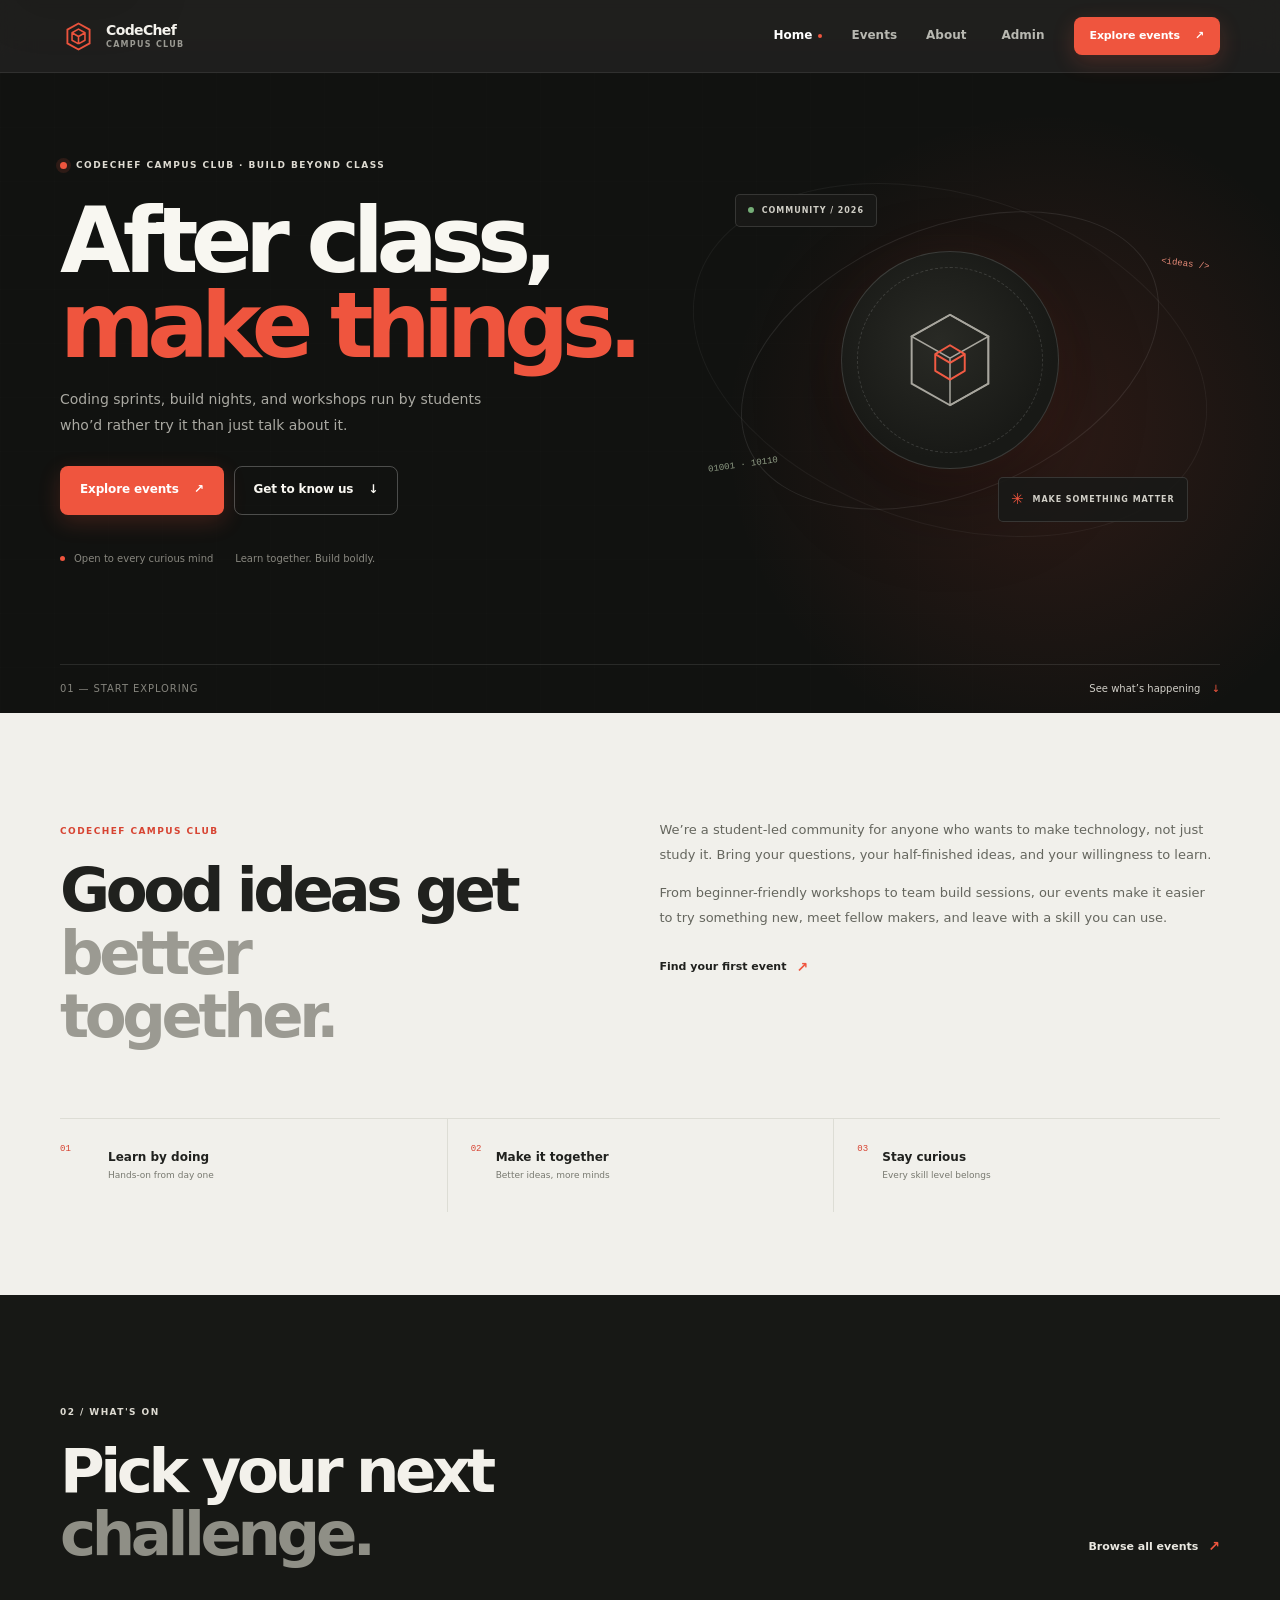
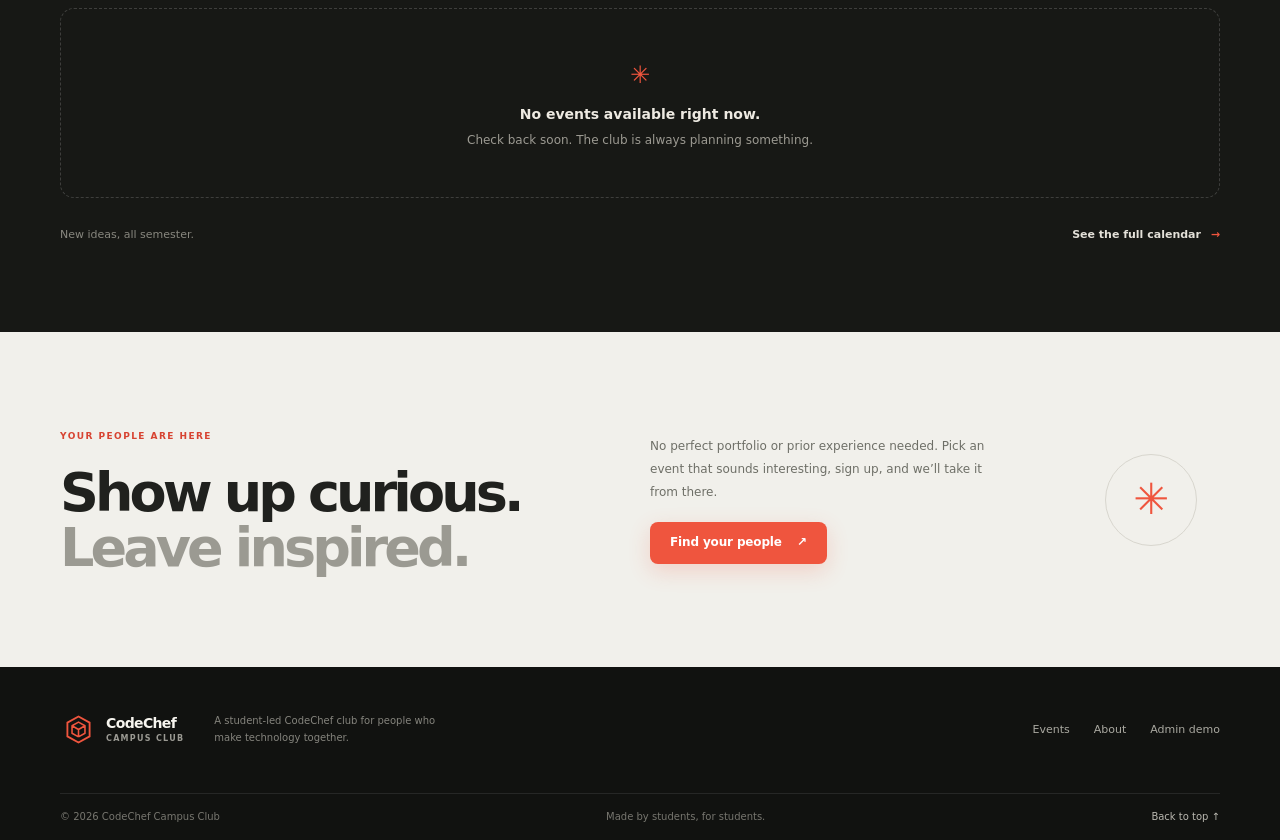
==== index.html @ 692e419b "Everything Done" ====
<!doctype html>
<html lang="en">
  <head>
    <meta charset="utf-8" />
    <meta name="viewport" content="width=device-width, initial-scale=1" />
    <meta name="theme-color" content="#111210" />
    <meta name="description" content="Discover coding competitions, workshops, hackathons and technical events from your college club." />
    <title>CodeChef Campus Club — Build beyond class</title>
    <link rel="stylesheet" href="style.css" />
    <script src="script.js" defer></script>
  </head>
  <body data-page="home">
    <a class="skip-link" href="#main">Skip to content</a>
    <header class="site-header">
      <nav class="nav-shell" aria-label="Main navigation">
        <a class="brand" href="index.html" aria-label="CodeChef Campus Club home"><span class="brand-symbol" aria-hidden="true"><svg viewBox="0 0 40 40" fill="none"><path d="M8 12.5 20 6l12 6.5v15L20 34l-12-6.5v-15Z" stroke="currentColor" stroke-width="2"/><path d="m13 16 7-4 7 4-7 4-7-4Zm0 0v8l7 4m7-12v8l-7 4m0-8v8" stroke="currentColor" stroke-width="1.7" stroke-linejoin="round"/></svg></span><span class="brand-name">CodeChef<span>Campus Club</span></span></a>
        <button class="menu-toggle" type="button" aria-label="Open navigation" aria-expanded="false" aria-controls="primary-nav"><span></span><span></span></button>
        <div class="nav-menu" id="primary-nav">
          <a class="nav-link" href="index.html" aria-current="page">Home</a>
          <a class="nav-link" href="events.html">Events</a>
          <a class="nav-link" href="index.html#about">About</a>
          <a class="nav-link nav-admin" href="admin.html">Admin</a>
          <a class="button button-small button-red" href="events.html">Explore events <span aria-hidden="true">↗</span></a>
        </div>
      </nav>
    </header>

    <main id="main">
      <section class="home-hero">
        <div class="hero-grid" aria-hidden="true"></div>
        <div class="hero-aura" aria-hidden="true"></div>
        <div class="hero-content page-width">
          <div class="hero-copy">
            <span class="eyebrow"><i></i> CodeChef campus club · build beyond class</span>
            <h1>After class,<br /><em>make things.</em></h1>
            <p>Coding sprints, build nights, and workshops run by students who’d rather try it than just talk about it.</p>
            <div class="hero-actions"><a class="button button-red" href="events.html">Explore events <span aria-hidden="true">↗</span></a><a class="button button-outline" href="#about">Get to know us <span aria-hidden="true">↓</span></a></div>
            <div class="hero-meta"><span><i class="pulse-dot"></i> Open to every curious mind</span><span>Learn together. Build boldly.</span></div>
          </div>
          <div class="hero-visual" aria-label="Abstract illustration of a connected campus tech community">
            <div class="visual-orbit orbit-a" aria-hidden="true"></div><div class="visual-orbit orbit-b" aria-hidden="true"></div>
            <div class="visual-label label-top"><span class="label-dot"></span> COMMUNITY / 2026</div>
            <div class="visual-core"><span class="core-ring"></span><span class="core-cube" aria-hidden="true"><svg viewBox="0 0 120 120" fill="none"><path d="m60 14 39 22v48l-39 22-39-22V36l39-22Z" stroke="currentColor" stroke-width="2"/><path d="m60 14 39 22-39 22-39-22 39-22Zm0 44v48m39-70v48L60 106" stroke="currentColor" stroke-width="1.5"/><path d="m45 54 15-9 15 9-15 9-15-9Zm0 0v17l15 9 15-9V54" stroke="#F15A43" stroke-width="2" stroke-linejoin="round"/></svg></span></div>
            <div class="visual-label label-bottom"><span class="label-icon">✳</span> MAKE SOMETHING MATTER</div>
            <span class="visual-code code-one" aria-hidden="true">&lt;ideas /&gt;</span><span class="visual-code code-two" aria-hidden="true">01001 · 10110</span>
          </div>
        </div>
        <div class="hero-foot page-width"><span>01 — START EXPLORING</span><a href="#upcoming">See what’s happening <span aria-hidden="true">↓</span></a></div>
      </section>

      <section class="home-intro section-light" id="about">
        <div class="page-width intro-layout"><div class="intro-heading"><span class="eyebrow eyebrow-light">CODECHEF CAMPUS CLUB</span><h2>Good ideas get<br /><span>better together.</span></h2></div><div class="intro-copy"><p>We’re a student-led community for anyone who wants to make technology, not just study it. Bring your questions, your half-finished ideas, and your willingness to learn.</p><p>From beginner-friendly workshops to team build sessions, our events make it easier to try something new, meet fellow makers, and leave with a skill you can use.</p><a class="text-link" href="events.html">Find your first event <span aria-hidden="true">↗</span></a></div></div>
        <div class="page-width values-row"><div><span class="value-number">01</span><strong>Learn by doing</strong><span>Hands-on from day one</span></div><div><span class="value-number">02</span><strong>Make it together</strong><span>Better ideas, more minds</span></div><div><span class="value-number">03</span><strong>Stay curious</strong><span>Every skill level belongs</span></div></div>
      </section>

      <section class="home-events section-dark" id="upcoming">
        <div class="page-width">
          <div class="section-heading"><div><span class="eyebrow">02 / WHAT'S ON</span><h2>Pick your next<br /><span>challenge.</span></h2></div><a class="text-link text-link-light" href="events.html">Browse all events <span aria-hidden="true">↗</span></a></div>
          <div class="featured-slot" id="featured-event"></div>
          <div class="events-grid" id="home-events" aria-live="polite"></div>
          <div class="events-bottom"><span>New ideas, all semester.</span><a href="events.html">See the full calendar <span aria-hidden="true">→</span></a></div>
        </div>
      </section>

      <section class="join-section section-light">
        <div class="page-width join-layout"><div><span class="eyebrow eyebrow-light">YOUR PEOPLE ARE HERE</span><h2>Show up curious.<br /><span>Leave inspired.</span></h2></div><div><p>No perfect portfolio or prior experience needed. Pick an event that sounds interesting, sign up, and we’ll take it from there.</p><a class="button button-red" href="events.html">Find your people <span aria-hidden="true">↗</span></a></div><div class="join-mark" aria-hidden="true">✳</div></div>
      </section>
    </main>

    <footer class="site-footer"><div class="page-width footer-main"><a class="brand" href="index.html"><span class="brand-symbol" aria-hidden="true"><svg viewBox="0 0 40 40" fill="none"><path d="M8 12.5 20 6l12 6.5v15L20 34l-12-6.5v-15Z" stroke="currentColor" stroke-width="2"/><path d="m13 16 7-4 7 4-7 4-7-4Zm0 0v8l7 4m7-12v8l-7 4m0-8v8" stroke="currentColor" stroke-width="1.7" stroke-linejoin="round"/></svg></span><span class="brand-name">CodeChef<span>Campus Club</span></span></a><p>A student-led CodeChef club for people who make technology together.</p><div class="footer-links"><a href="events.html">Events</a><a href="index.html#about">About</a><a href="admin.html">Admin demo</a></div></div><div class="page-width footer-bottom"><span>© <span data-current-year>2026</span> CodeChef Campus Club</span><span>Made by students, for students.</span><a href="#main">Back to top ↑</a></div></footer>
    <div class="toast" id="toast" role="status" aria-live="polite" hidden></div>
  </body>
</html>
---- style.css ----
:root {
  --bg: #f1f0eb;
  --paper: #faf9f6;
  --white: #fffefa;
  --ink: #111210;
  --ink-soft: #1b1c19;
  --ink-card: #22231f;
  --text: #20211e;
  --muted: #787970;
  --muted-light: #a6a59e;
  --line: #ddddd5;
  --line-dark: rgba(255, 255, 255, .12);
  --red: #ef553e;
  --red-dark: #d74331;
  --red-pale: #fae8e3;
  --green: #75ae77;
  --radius-sm: 8px;
  --radius-md: 14px;
  --radius-lg: 22px;
  --radius-pill: 999px;
  --space-1: 8px;
  --space-2: 16px;
  --space-3: 24px;
  --space-4: 40px;
  --space-5: 64px;
  --shadow: 0 18px 55px rgba(10, 12, 10, .12);
  --transition: 180ms ease;
  --width: 1160px;
  --font: "Inter", "Aptos", "Segoe UI", system-ui, -apple-system, BlinkMacSystemFont, sans-serif;
}

*,
*::before,
*::after { box-sizing: border-box; }

html { scroll-behavior: smooth; scroll-padding-top: 86px; }
body { min-width: 320px; margin: 0; overflow-x: hidden; background: var(--bg); color: var(--text); font-family: var(--font); font-size: 14px; line-height: 1.65; -webkit-font-smoothing: antialiased; text-rendering: optimizeLegibility; }
button, input, select, textarea { font: inherit; }
button, a { -webkit-tap-highlight-color: transparent; }
a { color: inherit; text-decoration: none; }
button { color: inherit; }
svg { display: block; max-width: 100%; }
::selection { background: rgba(239,85,62,.22); }
[hidden] { display: none !important; }

.page-width { width: min(var(--width), calc(100% - 64px)); margin-inline: auto; }
.visually-hidden { position: absolute; width: 1px; height: 1px; overflow: hidden; clip: rect(0,0,0,0); white-space: nowrap; clip-path: inset(50%); }
.skip-link { position: fixed; z-index: 200; top: 10px; left: 10px; padding: 10px 14px; transform: translateY(-150%); border-radius: var(--radius-sm); background: var(--white); color: var(--ink); box-shadow: var(--shadow); }
.skip-link:focus { transform: translateY(0); }

.site-header { position: sticky; z-index: 100; top: 0; border-bottom: 1px solid rgba(255,255,255,.08); background: rgba(17,18,16,.94); color: var(--white); backdrop-filter: blur(16px); -webkit-backdrop-filter: blur(16px); }
.nav-shell { display: flex; width: min(var(--width), calc(100% - 64px)); height: 72px; align-items: center; justify-content: space-between; margin-inline: auto; }
.brand { display: inline-flex; flex: 0 0 auto; align-items: center; gap: 9px; }
.brand-symbol { display: grid; width: 37px; height: 37px; place-items: center; color: var(--red); }
.brand-symbol svg { width: 100%; height: 100%; }
.brand-name { display: flex; flex-direction: column; color: #f7f5ef; font-size: 14px; font-weight: 760; letter-spacing: -.045em; line-height: 1.03; }
.brand-name span { margin-top: 4px; color: #9b9a93; font-size: 8px; font-weight: 580; letter-spacing: .16em; text-transform: uppercase; }
.nav-menu { display: flex; align-items: center; gap: 29px; }
.nav-link { color: #b8b8b1; font-size: 11px; font-weight: 590; transition: color var(--transition); }
.nav-link:hover, .nav-link[aria-current="page"] { color: #fff; }
.nav-link[aria-current="page"]::after { display: inline-block; width: 4px; height: 4px; margin-left: 6px; border-radius: 50%; background: var(--red); content: ""; vertical-align: middle; }
.menu-toggle { display: none; }
.nav-admin { margin-left: 6px; }

.button { display: inline-flex; min-height: 49px; align-items: center; justify-content: center; gap: 15px; padding: 0 19px; border: 1px solid transparent; border-radius: var(--radius-sm); cursor: pointer; font-size: 11px; font-weight: 720; letter-spacing: -.012em; transition: transform var(--transition), background var(--transition), border-color var(--transition), box-shadow var(--transition), color var(--transition); }
.button:hover { transform: translateY(-2px); }
.button:active { transform: translateY(0); }
.button:focus-visible, a:focus-visible, .menu-toggle:focus-visible, .dialog-close:focus-visible { outline: 3px solid rgba(239,85,62,.55); outline-offset: 4px; }
.button-red { background: var(--red); color: #fff; box-shadow: 0 7px 22px rgba(239,85,62,.2); }
.button-red:hover { background: #fb624a; box-shadow: 0 10px 25px rgba(239,85,62,.3); }
.button-outline { border-color: rgba(255,255,255,.25); background: transparent; color: #f9f7f1; }
.button-outline:hover { border-color: rgba(255,255,255,.55); background: rgba(255,255,255,.06); }
.button-small { min-height: 38px; padding-inline: 15px; font-size: 10px; }
.button-muted { border-color: #d9d7cf; background: #f0efe9; color: #45463f; }
.button-muted:hover { border-color: #b7b5ac; background: #e9e7e0; }
.button-danger-ghost { border-color: #e5c5bd; background: transparent; color: #b33b2c; }
.button-danger-ghost:hover { border-color: #cf6958; background: #fff4f1; }

.home-hero { position: relative; min-height: 640px; overflow: hidden; background: var(--ink); color: #f8f7f1; }
.hero-grid { position: absolute; inset: 0; opacity: .19; background-image: linear-gradient(rgba(255,255,255,.045) 1px, transparent 1px), linear-gradient(90deg, rgba(255,255,255,.045) 1px, transparent 1px); background-size: 54px 54px; mask-image: linear-gradient(90deg, #000, #000 60%, transparent 93%); }
.hero-aura { position: absolute; top: 4%; right: -8%; width: 670px; height: 670px; border-radius: 50%; background: radial-gradient(circle, rgba(239,85,62,.13), transparent 68%); pointer-events: none; }
.hero-content { position: relative; z-index: 1; display: grid; min-height: 590px; grid-template-columns: 1.05fr .95fr; align-items: center; gap: 25px; padding-top: 54px; padding-bottom: 70px; }
.hero-copy { max-width: 590px; }
.eyebrow { display: inline-flex; align-items: center; gap: 9px; color: #dedbd2; font-size: 9px; font-weight: 740; letter-spacing: .16em; line-height: 1.5; text-transform: uppercase; }
.eyebrow i, .pulse-dot, .selected-label i { width: 7px; height: 7px; flex: 0 0 auto; border-radius: 50%; background: var(--red); box-shadow: 0 0 0 4px rgba(239,85,62,.13); }
.eyebrow-light { color: var(--red-dark); }
.home-hero h1, .page-hero h1 { margin: 22px 0 18px; font-size: clamp(62px, 7.7vw, 91px); font-weight: 760; letter-spacing: -.083em; line-height: .94; }
.home-hero h1 em, .page-hero h1 em, .register-aside h1 em, .login-art h1 em, .registration-success h2 em { color: var(--red); font-style: normal; }
.hero-copy > p { max-width: 450px; margin: 0; color: #aaa9a2; font-size: 14px; line-height: 1.85; }
.hero-actions { display: flex; flex-wrap: wrap; gap: 10px; margin-top: 27px; }
.hero-meta { display: flex; flex-wrap: wrap; gap: 22px; margin-top: 36px; color: #88877f; font-size: 9px; }
.hero-meta span { display: inline-flex; align-items: center; gap: 9px; }
.pulse-dot { width: 5px; height: 5px; box-shadow: none; }
.hero-visual { position: relative; display: grid; min-height: 450px; place-items: center; }
.visual-orbit { position: absolute; border: 1px solid rgba(255,255,255,.09); border-radius: 50%; transform: rotate(-23deg); }
.orbit-a { width: 440px; height: 265px; }.orbit-b { width: 530px; height: 330px; border-color: rgba(255,255,255,.05); transform: rotate(18deg); }
.visual-core { position: relative; display: grid; width: 218px; height: 218px; place-items: center; border: 1px solid rgba(255,255,255,.14); border-radius: 50%; background: radial-gradient(circle at 45% 42%, #292a25, #181916 67%); box-shadow: 0 35px 90px rgba(0,0,0,.28), 0 0 48px rgba(239,85,62,.06); }
.core-ring { position: absolute; inset: 15px; border: 1px dashed rgba(255,255,255,.14); border-radius: 50%; }
.core-cube { width: 118px; color: #a8a69e; }
.visual-label { position: absolute; z-index: 2; display: inline-flex; align-items: center; gap: 8px; padding: 9px 12px; border: 1px solid rgba(255,255,255,.13); border-radius: 5px; background: rgba(25,26,23,.92); color: #d0cec6; font-size: 8px; font-weight: 700; letter-spacing: .12em; }
.label-top { top: 13%; left: 10%; }.label-bottom { right: 6%; bottom: 14%; }
.label-dot { width: 6px; height: 6px; border-radius: 50%; background: var(--green); }
.label-icon { color: var(--red); font-size: 15px; }
.visual-code { position: absolute; color: #e88b78; font-family: ui-monospace, SFMono-Regular, Consolas, monospace; font-size: 9px; }
.code-one { top: 27%; right: 2%; transform: rotate(7deg); }.code-two { bottom: 25%; left: 5%; color: #8f9c85; transform: rotate(-8deg); }
.hero-foot { position: absolute; right: 0; bottom: 0; left: 0; display: flex; min-height: 49px; align-items: center; justify-content: space-between; border-top: 1px solid rgba(255,255,255,.1); color: #85847d; font-size: 8px; letter-spacing: .09em; }
.hero-foot a { color: #d1cfc8; letter-spacing: normal; }.hero-foot a span { margin-left: 8px; color: var(--red); }

.section-light { background: var(--bg); }
.section-dark { background: #171815; color: #f3f1eb; }
.home-intro { padding: 105px 0 83px; }
.intro-layout { display: grid; grid-template-columns: .9fr 1.1fr; gap: clamp(60px, 11vw, 145px); }
.intro-heading h2, .section-heading h2, .join-layout h2 { margin: 18px 0 0; font-size: clamp(42px, 5vw, 61px); font-weight: 735; letter-spacing: -.072em; line-height: 1.03; }
.intro-heading h2 span, .section-heading h2 span, .join-layout h2 span { color: #9b9a92; }
.intro-copy > p { margin: 0 0 14px; color: #65665e; font-size: 13px; line-height: 1.9; }
.text-link { display: inline-flex; align-items: center; gap: 10px; margin-top: 11px; color: var(--text); font-size: 10px; font-weight: 730; transition: gap var(--transition), color var(--transition); }
.text-link:hover { gap: 14px; color: var(--red-dark); }.text-link span { color: var(--red); font-size: 14px; }
.values-row { display: grid; grid-template-columns: repeat(3,1fr); margin-top: 70px; border-top: 1px solid var(--line); }
.values-row > div { position: relative; display: flex; min-height: 93px; flex-direction: column; justify-content: center; padding-left: 48px; }
.values-row > div + div { border-left: 1px solid var(--line); }
.value-number { position: absolute; top: 23px; left: 0; color: var(--red-dark); font-family: ui-monospace, SFMono-Regular, Consolas, monospace; font-size: 9px; }
.values-row > div + div .value-number { left: 23px; }
.values-row strong { font-size: 12px; font-weight: 700; }.values-row > div > span:last-child { color: var(--muted); font-size: 9px; }

.home-events { padding: 104px 0 88px; }
.section-heading { display: flex; align-items: flex-end; justify-content: space-between; gap: 25px; margin-bottom: 43px; }
.section-heading h2 { margin-bottom: 0; }.section-heading h2 span { color: #8f8f86; }
.text-link-light { margin-bottom: 7px; color: #eae8e1; }.text-link-light:hover { color: #fff; }
.featured-event { display: grid; min-height: 324px; grid-template-columns: .72fr 1.28fr; overflow: hidden; border: 1px solid rgba(255,255,255,.13); border-radius: var(--radius-lg); background: #20211d; }
.featured-art { position: relative; display: grid; min-height: 280px; place-items: center; overflow: hidden; background: #282923; }
.featured-art::before, .featured-art::after { position: absolute; width: 290px; height: 290px; border: 1px solid rgba(255,255,255,.08); border-radius: 50%; content: ""; }
.featured-art::after { width: 210px; height: 210px; border-color: rgba(239,85,62,.25); }
.featured-art-kicker { position: absolute; z-index: 2; top: 29px; left: 29px; color: #afaea6; font-size: 8px; font-weight: 720; letter-spacing: .14em; line-height: 1.6; }
.featured-art-symbol { position: relative; z-index: 1; color: var(--red); font-family: ui-monospace, SFMono-Regular, Consolas, monospace; font-size: 68px; font-weight: 450; letter-spacing: -.12em; }
.featured-art-date { position: absolute; right: 24px; bottom: 22px; color: #9e9c94; font-size: 8px; font-weight: 680; letter-spacing: .13em; }
.featured-copy { align-self: center; padding: 33px clamp(24px, 4vw, 52px); }
.featured-copy > .eyebrow { color: #e87867; font-size: 8px; }.category-pill { display: inline-flex; align-items: center; min-height: 22px; padding: 0 9px; border: 1px solid rgba(239,85,62,.26); border-radius: var(--radius-pill); background: rgba(239,85,62,.08); color: #f0806e; font-size: 8px; font-weight: 720; letter-spacing: .04em; }
.featured-copy > .category-pill { margin-left: 5px; vertical-align: 1px; }
.featured-copy h3 { margin: 14px 0 7px; color: #f5f3ed; font-size: clamp(24px, 3vw, 34px); font-weight: 720; letter-spacing: -.06em; line-height: 1.1; }
.featured-copy > p { max-width: 520px; margin: 0; color: #a9a89f; font-size: 11px; line-height: 1.8; }
.featured-facts { display: flex; flex-wrap: wrap; gap: 21px 35px; margin: 20px 0 20px; }
.featured-facts span { display: flex; flex-direction: column; gap: 3px; }.featured-facts small { color: #88877e; font-size: 7px; font-weight: 700; letter-spacing: .13em; }.featured-facts strong { color: #e3e1d9; font-size: 9px; font-weight: 600; }
.featured-copy .button { min-height: 42px; }
.events-grid { display: grid; grid-template-columns: repeat(3, minmax(0,1fr)); gap: 16px; }
.home-events .events-grid { margin-top: 18px; }
.event-card { display: flex; min-width: 0; min-height: 278px; flex-direction: column; padding: 21px; border: 1px solid var(--line-dark); border-radius: var(--radius-md); background: var(--ink-card); transition: transform var(--transition), border-color var(--transition), box-shadow var(--transition); }
.event-card:hover { transform: translateY(-4px); border-color: rgba(239,85,62,.48); box-shadow: 0 14px 35px rgba(0,0,0,.16); }
.event-card-top { display: flex; align-items: flex-start; justify-content: space-between; gap: 12px; }
.event-date-block { display: flex; min-width: 37px; flex-direction: column; align-items: flex-start; color: #e5e3dc; line-height: 1.05; }
.event-date-block strong { font-size: 19px; font-weight: 730; letter-spacing: -.06em; }.event-date-block small { margin-top: 4px; color: #a2a097; font-size: 8px; font-weight: 700; letter-spacing: .12em; }
.event-card h3 { margin: 20px 0 7px; color: #f2f0e9; font-size: 16px; font-weight: 680; letter-spacing: -.035em; }
.event-card > p { display: -webkit-box; overflow: hidden; margin: 0; color: #aaa99f; font-size: 11px; line-height: 1.7; -webkit-box-orient: vertical; -webkit-line-clamp: 3; }
.event-card-info { display: flex; flex-direction: column; gap: 6px; margin-top: auto; padding-top: 17px; color: #a5a39b; font-size: 10px; }
.event-card-info span { display: inline-flex; min-width: 0; align-items: center; gap: 7px; overflow-wrap: anywhere; }.event-card-info i { color: #e77c6b; font-size: 12px; font-style: normal; }
.event-card-actions { display: flex; align-items: center; justify-content: space-between; gap: 12px; margin-top: 15px; padding-top: 12px; border-top: 1px solid rgba(255,255,255,.1); }
.card-link, .card-register { display: inline-flex; align-items: center; gap: 7px; padding: 0; border: 0; background: none; color: #c2c0b9; cursor: pointer; font-size: 9px; font-weight: 650; transition: color var(--transition); }
.card-link:hover { color: #fff; }.card-link span, .card-register span { color: var(--red); font-size: 12px; }.card-register { color: #f17c68; }.card-register:hover { color: #ff9b8a; }
.events-bottom { display: flex; align-items: center; justify-content: space-between; margin-top: 28px; color: #88877f; font-size: 9px; }.events-bottom a { color: #e4e1d9; font-weight: 650; }.events-bottom a span { margin-left: 6px; color: var(--red); }
.empty-state { display: flex; min-height: 190px; grid-column: 1 / -1; flex-direction: column; align-items: center; justify-content: center; padding: 28px; border: 1px dashed rgba(255,255,255,.17); border-radius: var(--radius-md); color: #eeeae2; text-align: center; }
.empty-state > span { margin-bottom: 8px; color: var(--red); font-size: 24px; }.empty-state strong { font-size: 13px; font-weight: 700; }.empty-state p { max-width: 390px; margin: 5px 0 0; color: #9c9a92; font-size: 10px; }
.section-light .empty-state { border-color: var(--line); color: var(--text); }.section-light .empty-state p { color: var(--muted); }

.join-section { position: relative; overflow: hidden; padding: 91px 0; }
.join-layout { position: relative; display: grid; grid-template-columns: 1fr .75fr 115px; align-items: center; gap: 50px; }
.join-layout h2 { font-size: clamp(38px, 4.5vw, 54px); }.join-layout > div:nth-child(2) p { max-width: 340px; margin: 0 0 19px; color: #6e6f67; font-size: 11px; line-height: 1.9; }.join-layout .button { min-height: 42px; }
.join-mark { display: grid; width: 92px; height: 92px; place-items: center; border: 1px solid #d8d6ce; border-radius: 50%; color: var(--red); font-size: 43px; }

.site-footer { background: #111210; color: #efede7; }
.footer-main { display: flex; min-height: 126px; align-items: center; gap: 22px; padding-block: 26px; }
.footer-main > p { max-width: 250px; margin: 0 0 0 8px; color: #85847d; font-size: 9px; }
.footer-links { display: flex; gap: 24px; margin-left: auto; }.footer-links a { color: #aaa9a1; font-size: 9px; transition: color var(--transition); }.footer-links a:hover { color: #fff; }
.footer-bottom { display: flex; min-height: 47px; align-items: center; justify-content: space-between; gap: 15px; border-top: 1px solid rgba(255,255,255,.09); color: #77766f; font-size: 8px; }.footer-bottom a { color: #bab8b0; }

.page-hero { position: relative; isolation: isolate; display: flex; min-height: 335px; align-items: center; justify-content: space-between; gap: 30px; overflow: hidden; color: #f7f5ef; }
.page-hero::before { position: absolute; z-index: -1; inset: 0 auto 0 50%; width: 100vw; transform: translateX(-50%); background: var(--ink); content: ""; }
.page-hero > div:first-child { max-width: 650px; padding-block: 49px; }
.page-hero h1 { margin: 15px 0 11px; font-size: clamp(52px, 7vw, 75px); }.page-hero > div:first-child > p { max-width: 420px; margin: 0; color: #aaa9a2; font-size: 12px; line-height: 1.8; }
.page-hero-side { display: flex; align-items: center; gap: 13px; padding-right: 10px; color: #898880; font-size: 8px; font-weight: 700; letter-spacing: .13em; line-height: 1.5; }
.hero-side-mark { color: var(--red); font-size: 37px; }
.events-page-content { min-height: 520px; padding: 38px 0 104px; }
.filter-bar, .registration-filters { display: flex; align-items: center; gap: 11px; margin-bottom: 22px; }
.search-field, .select-field { display: flex; min-width: 0; min-height: 44px; align-items: center; gap: 10px; padding: 0 13px; border: 1px solid #dbd9d2; border-radius: var(--radius-sm); background: #fbfaf7; transition: border-color var(--transition), box-shadow var(--transition); }
.search-field:focus-within, .select-field:focus-within { border-color: var(--red); box-shadow: 0 0 0 3px rgba(239,85,62,.11); }
.search-field > span { color: #828178; font-size: 19px; line-height: 1; }
.search-field input { width: 100%; min-width: 0; border: 0; outline: 0; background: transparent; color: var(--text); font-size: 11px; }.search-field input::placeholder { color: #96958d; }
.select-field { padding-right: 10px; }.select-field select { min-width: 144px; border: 0; outline: 0; background: transparent; color: #44453e; cursor: pointer; font-size: 11px; }
.filter-bar > .search-field { width: min(420px, 100%); }.result-count { margin-left: auto; color: #85847c; font-size: 9px; }
.events-page-grid { gap: 16px; }.events-page-grid .event-card { min-height: 302px; border-color: #dedcd5; background: var(--white); box-shadow: 0 6px 20px rgba(20,20,17,.025); }.events-page-grid .event-card:hover { border-color: rgba(239,85,62,.55); box-shadow: 0 14px 35px rgba(20,20,17,.08); }
.events-page-grid .event-card h3 { color: var(--text); }.events-page-grid .event-card > p { color: #73746c; }.events-page-grid .event-date-block { color: var(--text); }.events-page-grid .event-date-block small { color: #838279; }.events-page-grid .category-pill { border-color: #f1c9c1; background: #fff3ef; color: #b54737; }.events-page-grid .event-card-info { color: #77786f; }.events-page-grid .event-card-info i { color: var(--red-dark); }.events-page-grid .event-card-actions { border-color: #e9e7e1; }.events-page-grid .card-link { color: #55564e; }.events-page-grid .card-link:hover { color: var(--red-dark); }.events-page-grid .card-register { color: var(--red-dark); }

.event-dialog, .confirm-dialog { width: min(550px, calc(100% - 32px)); max-height: min(88vh, 760px); overflow: auto; padding: 34px; border: 1px solid rgba(255,255,255,.13); border-radius: var(--radius-lg); background: #20211d; color: #f3f1eb; box-shadow: var(--shadow); }
.event-dialog[open], .confirm-dialog[open] { animation: dialog-in 170ms ease both; }
.event-dialog::backdrop, .confirm-dialog::backdrop { background: rgba(10,11,10,.72); backdrop-filter: blur(3px); }
@keyframes dialog-in { from { opacity: 0; transform: translateY(9px) scale(.99); } to { opacity: 1; transform: translateY(0) scale(1); } }
.dialog-close { position: sticky; top: 0; float: right; display: grid; width: 34px; height: 34px; place-items: center; margin: -13px -12px 4px 12px; border: 1px solid rgba(255,255,255,.15); border-radius: 50%; background: #292a25; color: #eee; cursor: pointer; font-size: 21px; line-height: 1; }
.event-dialog .category-pill { clear: both; }.event-dialog h2 { clear: both; margin: 13px 0 8px; font-size: 31px; font-weight: 720; letter-spacing: -.06em; line-height: 1.12; }.dialog-event-description { margin: 0; color: #aaa99f; font-size: 11px; line-height: 1.8; }.dialog-facts { display: grid; gap: 13px; margin: 24px 0; padding-block: 19px; border-block: 1px solid rgba(255,255,255,.12); }.dialog-facts span { display: flex; justify-content: space-between; gap: 15px; }.dialog-facts small { color: #88877e; font-size: 8px; font-weight: 700; letter-spacing: .12em; }.dialog-facts strong { color: #e6e4dd; font-size: 10px; font-weight: 600; text-align: right; }

.register-main { min-height: 740px; padding: 55px 0 83px; background: var(--ink); color: #f6f4ee; }
.register-layout { display: grid; grid-template-columns: .8fr 1.2fr; align-items: start; gap: clamp(43px, 8vw, 104px); }
.register-aside { padding-top: 8px; }.back-link { display: inline-flex; align-items: center; gap: 9px; margin-bottom: 36px; color: #aaa9a1; font-size: 9px; }.back-link:hover { color: #fff; }.back-link span { color: var(--red); font-size: 13px; }
.register-aside h1 { margin: 17px 0 12px; font-size: clamp(55px, 6vw, 74px); font-weight: 750; letter-spacing: -.08em; line-height: .96; }.register-aside > p { max-width: 300px; margin: 0; color: #aaa9a1; font-size: 12px; }
.selected-event { margin-top: 34px; padding: 19px; border: 1px solid rgba(255,255,255,.13); border-radius: var(--radius-md); background: rgba(255,255,255,.035); }.selected-label { display: flex; align-items: center; gap: 8px; margin-bottom: 13px; color: #aaa79f; font-size: 7px; font-weight: 740; letter-spacing: .12em; }.selected-label i { width: 5px; height: 5px; box-shadow: none; }.selected-event .category-pill { margin-bottom: 1px; }.selected-event h2 { margin: 10px 0 6px; font-size: 19px; font-weight: 690; letter-spacing: -.04em; line-height: 1.2; }.selected-event > p { margin: 0; color: #aaa99f; font-size: 9px; line-height: 1.75; }.selected-fact { display: flex; justify-content: space-between; gap: 12px; margin-top: 12px; padding-top: 10px; border-top: 1px solid rgba(255,255,255,.1); }.selected-fact span { color: #85847c; font-size: 7px; font-weight: 700; letter-spacing: .1em; }.selected-fact strong { color: #e1dfd7; font-size: 8px; font-weight: 580; text-align: right; }
.local-note { display: flex; align-items: flex-start; gap: 10px; margin-top: 17px; color: #b2afa6; }.local-note > span { color: var(--red); }.local-note p { margin: 0; color: #89877f; font-size: 8px; line-height: 1.7; }.event-skeleton { height: 250px; border-radius: 8px; background: linear-gradient(110deg,rgba(255,255,255,.02),rgba(255,255,255,.065),rgba(255,255,255,.02)); background-size: 200% 100%; animation: shimmer 1.2s ease-in-out infinite; }
@keyframes shimmer { to { background-position: -200% 0; } }
.register-form-panel { padding: 34px clamp(22px, 4.1vw, 48px); border: 1px solid #e7e5de; border-radius: var(--radius-lg); background: var(--paper); color: var(--text); box-shadow: 0 25px 80px rgba(0,0,0,.2); }.form-panel-heading { margin-bottom: 27px; }.form-panel-heading h2 { margin: 8px 0 3px; font-size: clamp(23px, 3vw, 30px); font-weight: 735; letter-spacing: -.058em; }.form-panel-heading > p { margin: 0; color: #77786f; font-size: 10px; }
.field-row { display: grid; grid-template-columns: repeat(2,minmax(0,1fr)); gap: 13px; }.form-field { min-width: 0; margin-bottom: 14px; }.form-field label { display: block; margin-bottom: 6px; color: #3a3b35; font-size: 10px; font-weight: 700; }.form-field label span { color: var(--red-dark); }
.form-field input, .form-field select, .form-field textarea { display: block; width: 100%; min-height: 43px; padding: 0 12px; border: 1px solid #d8d7d0; border-radius: 6px; outline: 0; background: #fff; color: #282923; font-size: 11px; transition: border-color var(--transition), box-shadow var(--transition), background var(--transition); }.form-field textarea { min-height: 82px; padding-block: 10px; resize: vertical; }.form-field input::placeholder, .form-field textarea::placeholder { color: #aaa9a1; }.form-field select { padding-right: 27px; cursor: pointer; }.form-field input:focus, .form-field select:focus, .form-field textarea:focus { border-color: var(--red); box-shadow: 0 0 0 3px rgba(239,85,62,.12); }.form-field .field-invalid { border-color: #b63c30; background: #fffafa; }.field-error { display: block; margin-top: 4px; color: #af352a; font-size: 9px; line-height: 1.4; }.field-error:empty { display: none; }
.form-submit { width: 100%; margin-top: 3px; }.form-footnote { margin: 11px 0 0; color: #898980; font-size: 8px; line-height: 1.6; text-align: center; }.form-top-error, .login-error { margin: -9px 0 13px; padding: 9px 11px; border: 1px solid #e4bdb5; border-radius: 6px; background: #fff2ee; color: #a33629; font-size: 9px; }
.missing-event { padding: 17px 2px; }.missing-event h2 { margin: 12px 0 7px; font-size: 24px; letter-spacing: -.055em; line-height: 1.05; }.missing-event p { color: #aaa99f; font-size: 10px; }.missing-event .button { margin-top: 10px; }
.registration-success { animation: success-in 360ms ease both; }.success-check { display: grid; width: 45px; height: 45px; margin-bottom: 19px; place-items: center; border-radius: 50%; background: #e4f0e2; color: #458048; font-size: 23px; font-weight: 700; }.registration-success h2 { margin: 10px 0 7px; font-size: clamp(37px, 5vw, 54px); font-weight: 745; letter-spacing: -.07em; line-height: .98; }.registration-success h2 em { color: #88877e; }.success-lede { margin: 0; color: #72736b; font-size: 10px; }.success-ticket { margin: 23px 0 18px; padding: 17px; border: 1px solid #deddd5; border-radius: var(--radius-md); background: #fff; }.ticket-heading { display: flex; align-items: center; justify-content: space-between; gap: 10px; color: #818178; font-size: 7px; font-weight: 730; letter-spacing: .12em; }.confirmed-label { color: #568254; }.ticket-id { display: block; margin-top: 5px; color: var(--red-dark); font-family: ui-monospace, SFMono-Regular, Consolas, monospace; font-size: 24px; letter-spacing: .05em; }.ticket-rule { height: 1px; margin: 14px 0; background: repeating-linear-gradient(90deg,#e4e2db 0 5px,transparent 5px 9px); }.ticket-row { display: flex; justify-content: space-between; gap: 15px; margin-top: 9px; color: #83837a; font-size: 8px; }.ticket-row strong { max-width: 70%; overflow-wrap: anywhere; color: #33342f; font-size: 9px; font-weight: 680; text-align: right; }
@keyframes success-in { from { opacity: 0; transform: translateY(11px); } to { opacity: 1; transform: translateY(0); } }

.admin-main { min-height: 700px; padding: 48px 0 90px; background: var(--bg); }
.admin-login { display: grid; min-height: 585px; grid-template-columns: 1fr .78fr; overflow: hidden; border-radius: var(--radius-lg); background: var(--ink); color: #f4f2ec; box-shadow: var(--shadow); }
.login-art { position: relative; display: flex; min-height: 540px; flex-direction: column; justify-content: center; overflow: hidden; padding: clamp(32px, 6vw, 76px); background: var(--ink); }.login-art::before { position: absolute; right: -100px; bottom: -150px; width: 470px; height: 470px; border: 1px solid rgba(255,255,255,.09); border-radius: 50%; content: ""; }.login-art::after { position: absolute; right: -44px; bottom: -98px; width: 355px; height: 355px; border: 1px solid rgba(239,85,62,.16); border-radius: 50%; content: ""; }.login-art h1 { position: relative; z-index: 1; margin: 16px 0 12px; font-size: clamp(48px, 5.8vw, 68px); font-weight: 750; letter-spacing: -.08em; line-height: .97; }.login-art > p { position: relative; z-index: 1; max-width: 295px; margin: 0; color: #aaa99f; font-size: 11px; line-height: 1.8; }.login-outline { position: absolute; right: 14%; bottom: 16%; color: rgba(239,85,62,.75); font-size: 76px; }
.login-card { align-self: center; margin: 28px; padding: 34px; border-radius: var(--radius-md); background: var(--paper); color: var(--text); }.login-lock { display: grid; width: 41px; height: 41px; margin-bottom: 17px; place-items: center; border: 1px solid #e5bfb7; border-radius: 11px; color: var(--red-dark); font-size: 25px; }.login-card h2 { margin: 8px 0 3px; font-size: 26px; font-weight: 730; letter-spacing: -.06em; }.login-card > p { margin: 0; color: #7b7b72; font-size: 9px; }.demo-note { display: flex; flex-direction: column; gap: 3px; margin: 21px 0; padding: 11px 12px; border: 1px solid #ead4cb; border-radius: 7px; background: #fff3ef; color: #6f625c; font-size: 8px; }.demo-note strong { color: #a53d2f; font-size: 8px; }.demo-note b { color: #4d4943; font-weight: 700; }.demo-note small { margin-top: 3px; color: #908279; font-size: 7px; }.login-back { display: inline-block; margin-top: 16px; color: #818078; font-size: 8px; }.login-back:hover { color: var(--red-dark); }

.dashboard { padding-top: 14px; }.dashboard-top { display: flex; align-items: flex-end; justify-content: space-between; gap: 20px; margin-bottom: 27px; }.dashboard-top h1 { margin: 7px 0 1px; font-size: 44px; font-weight: 745; letter-spacing: -.07em; line-height: 1; }.dashboard-period, .panel-heading h2 span { color: var(--red); }.dashboard-top p { margin: 0; color: #77786f; font-size: 10px; }.logout-button { min-height: 37px; border-color: #d5d3cb; color: #42433d; font-size: 9px; }.logout-button:hover { border-color: #a9a69d; background: #e6e4dd; }
.stat-cards { display: grid; grid-template-columns: repeat(4,1fr); gap: 12px; margin-bottom: 18px; }.stat-card { position: relative; display: flex; min-height: 111px; flex-direction: column; justify-content: center; padding: 18px; border: 1px solid #e1dfd7; border-radius: var(--radius-md); background: var(--white); }.stat-card > span { color: #72736a; font-size: 9px; font-weight: 630; }.stat-card > strong { max-width: calc(100% - 28px); margin-top: 4px; overflow: hidden; color: #262722; font-size: 29px; font-weight: 730; letter-spacing: -.065em; text-overflow: ellipsis; white-space: nowrap; }.stat-card > i { position: absolute; top: 17px; right: 17px; color: var(--red-dark); font-size: 14px; font-style: normal; }.stat-card-featured > strong { font-size: 14px; letter-spacing: -.025em; }
.admin-panel { margin-top: 16px; padding: 27px; border: 1px solid #e0ded7; border-radius: var(--radius-md); background: var(--white); }.panel-heading { display: flex; align-items: flex-start; justify-content: space-between; gap: 20px; margin-bottom: 22px; }.panel-heading h2 { margin: 5px 0 2px; font-size: 23px; font-weight: 720; letter-spacing: -.06em; }.panel-heading > div > p { margin: 0; color: #77786f; font-size: 9px; }.panel-heading .eyebrow { font-size: 7px; }.panel-index { padding-top: 5px; color: #898980; font-family: ui-monospace, SFMono-Regular, Consolas, monospace; font-size: 8px; letter-spacing: .08em; }.panel-heading-row { align-items: center; margin-bottom: 18px; }.panel-heading-row h2 { margin-bottom: 0; }.panel-heading-row .panel-index { align-self: flex-start; }
.event-form-grid { display: grid; grid-template-columns: repeat(2,minmax(0,1fr)); gap: 0 15px; }.event-field-wide { grid-column: 1 / -1; }.checkbox-field { display: inline-flex; align-items: center; gap: 10px; margin: 1px 0 17px; cursor: pointer; }.checkbox-field input { position: absolute; width: 1px; height: 1px; opacity: 0; }.fake-check { display: grid; width: 17px; height: 17px; flex: 0 0 auto; place-items: center; border: 1px solid #c8c6be; border-radius: 4px; background: white; }.checkbox-field input:checked + .fake-check { border-color: var(--red); background: var(--red); }.checkbox-field input:checked + .fake-check::after { width: 8px; height: 5px; border-bottom: 2px solid white; border-left: 2px solid white; content: ""; transform: translateY(-1px) rotate(-45deg); }.checkbox-field input:focus-visible + .fake-check { outline: 3px solid rgba(239,85,62,.25); outline-offset: 2px; }.checkbox-field > span:last-child { display: flex; flex-direction: column; }.checkbox-field strong { color: #3e3f38; font-size: 9px; }.checkbox-field small { color: #828279; font-size: 8px; }.editor-actions { display: flex; align-items: center; gap: 9px; }.editor-actions .button { min-height: 42px; }.management-list { border-top: 1px solid #e7e5de; }.manage-event-row { display: grid; grid-template-columns: 45px minmax(0,1fr) auto; align-items: center; gap: 15px; padding: 15px 0; border-bottom: 1px solid #e7e5de; }.manage-event-date .event-date-block { color: var(--text); }.manage-event-date .event-date-block small { color: #77776f; }.manage-event-title { display: flex; flex-wrap: wrap; align-items: center; gap: 9px; }.manage-event-title h3 { margin: 0; font-size: 11px; font-weight: 710; }.featured-mini { color: var(--red-dark); font-size: 7px; font-weight: 730; letter-spacing: .08em; }.manage-event-main > p { display: flex; flex-wrap: wrap; align-items: center; gap: 8px; margin: 5px 0 0; color: #77786f; font-size: 8px; }.manage-event-main .category-pill { min-height: 18px; border-color: #efccc4; background: #fff4f0; color: #a64638; font-size: 7px; }.manage-event-actions { display: flex; gap: 6px; }.manage-event-actions .button { min-height: 31px; padding-inline: 10px; font-size: 8px; }
.registration-filters { margin-bottom: 14px; }.registration-filters > .search-field { width: min(390px,100%); }.registration-filters .select-field { margin-left: auto; }.registration-filters select { min-width: 180px; }.table-scroll { width: 100%; overflow-x: auto; border: 1px solid #e5e3dc; border-radius: 8px; }.registration-table { width: 100%; min-width: 950px; border-collapse: collapse; text-align: left; }.registration-table th { padding: 11px 12px; background: #f0efe9; color: #72736a; font-size: 8px; font-weight: 730; letter-spacing: .08em; text-transform: uppercase; white-space: nowrap; }.registration-table td { padding: 11px 12px; border-top: 1px solid #edebe5; color: #585950; font-size: 9px; white-space: nowrap; }.registration-table td strong { color: #292a25; font-weight: 680; }.registration-code { color: var(--red-dark); font-family: ui-monospace, SFMono-Regular, Consolas, monospace; font-weight: 680; }.table-empty { display: grid; min-height: 105px; place-items: center; padding: 20px; color: #797a71; font-size: 9px; text-align: center; }
.confirm-dialog { width: min(420px, calc(100% - 32px)); padding: 31px; }.dialog-alert-mark { display: grid; width: 35px; height: 35px; margin-bottom: 16px; place-items: center; border: 1px solid rgba(239,85,62,.35); border-radius: 50%; background: rgba(239,85,62,.1); color: #f17a66; font-weight: 700; }.confirm-dialog .eyebrow { color: #e67b68; font-size: 7px; }.confirm-dialog h2 { margin: 7px 0; font-size: 22px; letter-spacing: -.05em; }.confirm-dialog > p { color: #aaa99f; font-size: 9px; line-height: 1.7; }.dialog-actions { display: flex; justify-content: flex-end; gap: 8px; margin-top: 21px; }.confirm-dialog .button-muted { border-color: rgba(255,255,255,.17); background: transparent; color: #ddd; }.confirm-dialog .button-muted:hover { background: rgba(255,255,255,.08); }.confirm-dialog .button-red { min-height: 39px; }

.toast { position: fixed; z-index: 300; right: 22px; bottom: 22px; max-width: min(400px, calc(100% - 32px)); padding: 13px 16px; transform: translateY(12px); border: 1px solid rgba(255,255,255,.12); border-radius: 9px; background: #22231f; color: #f4f1e9; box-shadow: var(--shadow); font-size: 10px; opacity: 0; transition: opacity var(--transition), transform var(--transition); }.toast-visible { transform: translateY(0); opacity: 1; }
.reveal-item { opacity: 1; transform: none; }
.has-js .reveal-item { opacity: 0; transform: translateY(11px); transition: opacity 430ms ease, transform 430ms ease; }
.has-js .reveal-item.is-visible { opacity: 1; transform: translateY(0); }

@media (max-width: 980px) {
  :root { --width: 900px; }
  .page-width, .nav-shell { width: min(var(--width), calc(100% - 48px)); }
  .home-hero { min-height: 600px; }.hero-content { min-height: 550px; grid-template-columns: 1fr .82fr; }.home-hero h1 { font-size: clamp(58px, 7vw, 75px); }.hero-visual { min-height: 390px; }.orbit-a { width: 360px; height: 225px; }.orbit-b { width: 440px; height: 290px; }.visual-core { width: 190px; height: 190px; }.core-cube { width: 104px; }
  .intro-layout { gap: 65px; }.featured-event { grid-template-columns: .64fr 1.36fr; }.featured-art::before { width: 260px; height: 260px; }.featured-art::after { width: 195px; height: 195px; }
  .register-layout { gap: 42px; }.admin-login { grid-template-columns: 1fr .95fr; }.login-card { margin: 20px; padding: 26px; }
}

@media (max-width: 720px) {
  html { scroll-padding-top: 70px; }
  .page-width, .nav-shell { width: calc(100% - 40px); }
  .nav-shell { height: 68px; }
  .menu-toggle { position: relative; z-index: 2; display: flex; width: 41px; height: 41px; flex-direction: column; align-items: center; justify-content: center; gap: 6px; border: 1px solid rgba(255,255,255,.17); border-radius: 9px; background: transparent; cursor: pointer; }
  .menu-toggle span { width: 16px; height: 1.5px; background: #f3f1eb; transition: transform var(--transition); }
  .menu-toggle[aria-expanded="true"] span:first-child { transform: translateY(3.75px) rotate(45deg); }.menu-toggle[aria-expanded="true"] span:last-child { transform: translateY(-3.75px) rotate(-45deg); }
  .nav-menu { position: absolute; top: 67px; right: 0; left: 0; display: flex; visibility: hidden; flex-direction: column; align-items: stretch; gap: 0; padding: 8px 20px 19px; border-bottom: 1px solid rgba(255,255,255,.1); background: rgba(17,18,16,.99); opacity: 0; transform: translateY(-8px); transition: opacity var(--transition), transform var(--transition), visibility var(--transition); }
  .nav-menu.menu-open { visibility: visible; opacity: 1; transform: translateY(0); }.nav-link { padding: 12px 2px; border-bottom: 1px solid rgba(255,255,255,.07); }.nav-link[aria-current="page"]::after { margin-left: 7px; }.nav-admin { margin-left: 0; }.nav-menu .button { margin-top: 13px; }
  .home-hero { min-height: auto; }.hero-content { min-height: auto; grid-template-columns: 1fr; gap: 0; padding-top: 64px; padding-bottom: 58px; }.hero-copy { position: relative; z-index: 2; }.home-hero h1 { font-size: clamp(58px, 11vw, 78px); }.hero-copy > p { max-width: 460px; }.hero-visual { min-height: 335px; margin-top: 8px; }.orbit-a { width: min(390px, 88vw); height: 220px; }.orbit-b { width: min(465px, 99vw); height: 270px; }.visual-core { width: 184px; height: 184px; }.visual-label.label-top { left: 8%; }.label-bottom { right: 8%; }.code-one { right: 7%; }.code-two { left: 8%; }
  .hero-foot { width: calc(100% - 40px); min-height: 43px; }
  .home-intro, .home-events { padding-block: 77px; }.intro-layout { grid-template-columns: 1fr; gap: 24px; }.intro-heading h2, .section-heading h2 { font-size: clamp(42px, 8vw, 57px); }.intro-copy { max-width: 600px; }.values-row { margin-top: 48px; }.values-row > div { min-height: 86px; padding-left: 32px; }.values-row > div + div .value-number { left: 13px; }.values-row strong { font-size: 10px; }.values-row > div > span:last-child { font-size: 8px; }
  .section-heading { align-items: flex-start; flex-direction: column; gap: 14px; margin-bottom: 30px; }.featured-event { grid-template-columns: .65fr 1.35fr; }.featured-art { min-height: 305px; }.featured-art-kicker { top: 19px; left: 18px; }.featured-copy { padding: 24px 20px; }.featured-copy h3 { font-size: 25px; }.featured-facts { gap: 13px; }.featured-facts strong { font-size: 8px; }.events-grid { grid-template-columns: repeat(2,minmax(0,1fr)); }.event-card { padding: 17px; }.home-events .events-grid { gap: 11px; }.event-card h3 { font-size: 14px; }.event-card-info { font-size: 8px; }.event-card-actions { align-items: flex-start; flex-direction: column; gap: 7px; }.join-layout { grid-template-columns: 1fr 1fr; gap: 25px; }.join-mark { position: absolute; right: 0; bottom: 0; width: 57px; height: 57px; font-size: 26px; }.join-layout > div:nth-child(2) { padding-right: 45px; }.join-layout h2 { font-size: 40px; }
  .page-hero { min-height: 295px; }.page-hero h1 { font-size: 62px; }.page-hero-side { align-self: flex-end; margin-bottom: 47px; }.hero-side-mark { font-size: 28px; }.events-page-content { padding-top: 27px; }.filter-bar { flex-wrap: wrap; }.filter-bar > .search-field { flex: 1 1 100%; width: 100%; }.filter-bar .select-field { flex: 1 1 180px; }.filter-bar .select-field select { width: 100%; }.result-count { align-self: center; margin-left: auto; }.events-page-grid { grid-template-columns: repeat(2,minmax(0,1fr)); }
  .register-main { padding: 38px 0 64px; }.register-layout { grid-template-columns: 1fr; gap: 26px; }.register-aside h1 { font-size: 60px; }.back-link { margin-bottom: 23px; }.register-aside > p { max-width: 450px; }.selected-event { max-width: 590px; margin-top: 21px; }.selected-event > p { font-size: 10px; }.local-note { max-width: 500px; }
  .admin-main { padding-top: 29px; }.admin-login { grid-template-columns: 1fr; }.login-art { min-height: 330px; padding: 32px; }.login-art h1 { font-size: 53px; }.login-outline { right: 12%; bottom: 6%; font-size: 54px; }.login-card { width: min(100% - 32px, 470px); justify-self: center; margin: -15px 16px 20px; padding: 25px; }.dashboard { padding-top: 8px; }.stat-cards { grid-template-columns: repeat(2,minmax(0,1fr)); }.stat-card { min-height: 95px; padding: 14px; }.stat-card > strong { font-size: 25px; }.stat-card-featured > strong { font-size: 12px; }.admin-panel { padding: 21px; }.manage-event-row { grid-template-columns: 40px minmax(0,1fr); gap: 10px; }.manage-event-actions { grid-column: 2; }.manage-event-main > p { gap: 6px; }.registration-filters { flex-wrap: wrap; }.registration-filters > .search-field { width: 100%; }.registration-filters .select-field { width: 100%; margin-left: 0; }.registration-filters select { width: 100%; }
  .footer-main { flex-wrap: wrap; }.footer-main > p { max-width: 200px; }.footer-links { width: 100%; margin-left: 0; padding-top: 11px; border-top: 1px solid rgba(255,255,255,.08); }
}

@media (max-width: 480px) {
  .page-width, .nav-shell { width: calc(100% - 34px); }
  .home-hero h1 { font-size: clamp(49px, 13vw, 62px); }.hero-content { padding-top: 52px; }.hero-copy > p { max-width: 350px; font-size: 12px; }.hero-actions .button { min-height: 45px; padding-inline: 14px; font-size: 10px; }.hero-meta { gap: 8px 18px; margin-top: 27px; font-size: 8px; }.hero-visual { min-height: 275px; margin-top: 14px; }.visual-core { width: 158px; height: 158px; }.core-cube { width: 91px; }.core-ring { inset: 11px; }.visual-label { padding: 7px 9px; font-size: 7px; }.label-top { top: 11%; left: 1%; }.label-bottom { right: 0; bottom: 9%; }.visual-code { font-size: 7px; }.code-one { top: 22%; right: 0; }.code-two { bottom: 18%; left: 0; }.hero-foot { width: calc(100% - 34px); font-size: 7px; }
  .home-intro, .home-events { padding-block: 65px; }.intro-heading h2, .section-heading h2 { font-size: 43px; }.intro-copy > p { font-size: 11px; }.values-row { grid-template-columns: 1fr; margin-top: 33px; }.values-row > div, .values-row > div + div { min-height: 66px; padding-left: 37px; border-bottom: 1px solid var(--line); border-left: 0; }.values-row > div + div .value-number { left: 0; }.value-number { top: 16px; }.values-row strong { font-size: 11px; }.values-row > div > span:last-child { font-size: 8px; }
  .featured-event { grid-template-columns: 1fr; }.featured-art { min-height: 160px; }.featured-art::before { width: 180px; height: 180px; }.featured-art::after { width: 135px; height: 135px; }.featured-art-kicker { top: 14px; left: 16px; }.featured-art-symbol { font-size: 58px; }.featured-art-date { right: 14px; bottom: 13px; }.featured-copy { padding: 21px; }.featured-copy h3 { margin-top: 10px; font-size: 23px; }.featured-copy > p { font-size: 10px; }.featured-facts { margin: 15px 0; }.events-grid, .events-page-grid { grid-template-columns: 1fr; }.event-card { min-height: 263px; padding: 18px; }.event-card-actions { flex-direction: row; align-items: center; }.home-events .events-grid { margin-top: 12px; }.events-bottom { align-items: flex-start; gap: 10px; font-size: 8px; }.join-section { padding-block: 65px; }.join-layout { grid-template-columns: 1fr; gap: 16px; }.join-layout h2 { font-size: 39px; }.join-layout > div:nth-child(2) { padding-right: 10px; }.join-layout > div:nth-child(2) p { max-width: 300px; font-size: 10px; }.join-mark { top: 2px; right: 0; width: 42px; height: 42px; font-size: 21px; }
  .page-hero { min-height: 270px; align-items: flex-start; }.page-hero > div:first-child { padding-block: 43px 33px; }.page-hero h1 { font-size: 55px; }.page-hero > div:first-child > p { max-width: 290px; font-size: 10px; }.page-hero-side { display: none; }.events-page-content { padding-bottom: 70px; }.filter-bar .select-field { flex: 1 1 160px; }.event-dialog, .confirm-dialog { padding: 25px 21px; }.event-dialog h2 { font-size: 26px; }.dialog-facts span { align-items: flex-start; flex-direction: column; gap: 3px; }.dialog-facts strong { text-align: left; }
  .register-main { padding-top: 28px; }.register-aside h1 { font-size: 53px; }.selected-event { padding: 16px; }.register-form-panel { padding: 25px 18px; border-radius: 16px; }.form-panel-heading { margin-bottom: 21px; }.form-panel-heading h2 { font-size: 24px; }.field-row { grid-template-columns: 1fr; gap: 0; }.form-field input, .form-field select { min-height: 45px; font-size: 11px; }.form-field label { font-size: 9px; }.success-ticket { padding: 14px; }.ticket-id { font-size: 21px; }
  .admin-main { padding-top: 19px; }.login-art { min-height: 286px; padding: 25px; }.login-art h1 { font-size: 47px; }.login-card { width: calc(100% - 24px); margin-inline: 12px; padding: 21px; }.login-card h2 { font-size: 23px; }.demo-note { font-size: 7px; }.dashboard-top { align-items: flex-start; }.dashboard-top h1 { font-size: 37px; }.dashboard-top p { font-size: 8px; }.logout-button { min-height: 33px; padding-inline: 11px; }.stat-cards { gap: 8px; }.stat-card { min-height: 88px; padding: 11px; }.stat-card > strong { font-size: 22px; }.stat-card-featured > strong { font-size: 10px; }.stat-card > i { top: 12px; right: 12px; }.admin-panel { padding: 17px 14px; }.panel-heading h2 { font-size: 20px; }.event-form-grid { grid-template-columns: 1fr; }.event-field-wide { grid-column: auto; }.manage-event-row { grid-template-columns: 34px minmax(0,1fr); gap: 8px; }.manage-event-main > p { flex-direction: column; align-items: flex-start; }.manage-event-actions .button { min-height: 30px; }.registration-filters { gap: 8px; }.footer-main { gap: 13px; }.footer-main > p { width: 100%; max-width: none; margin-left: 0; }.footer-links { gap: 18px; }.footer-bottom { flex-wrap: wrap; justify-content: flex-start; padding-block: 12px; font-size: 7px; }.footer-bottom span:nth-child(2) { order: 3; width: 100%; }
}

@media (prefers-reduced-motion: reduce) {
  *, *::before, *::after { scroll-behavior: auto !important; animation-duration: .01ms !important; animation-iteration-count: 1 !important; transition-duration: .01ms !important; }
}

.nav-link, .button { font-size: 12px; }
.button-small { font-size: 11px; }
.hero-meta, .hero-foot { font-size: 10px; }
.intro-copy > p, .featured-copy > p, .event-card > p, .dialog-event-description { font-size: 13px; }
.text-link, .card-link, .card-register, .events-bottom, .footer-links a { font-size: 11px; }
.featured-facts small, .featured-facts strong { font-size: 10px; }
.category-pill { font-size: 10px; }
.event-date-block small { font-size: 9px; }
.event-card-info { font-size: 11px; }
.empty-state strong { font-size: 14px; }
.empty-state p, .join-layout > div:nth-child(2) p, .page-hero > div:first-child > p { font-size: 12px; }
.search-field input, .select-field select, .result-count { font-size: 12px; }
.dialog-facts small { font-size: 9px; }
.dialog-facts strong, .dialog-event-description { font-size: 12px; }
.back-link { font-size: 11px; }
.selected-label, .selected-fact span { font-size: 9px; }
.selected-event > p, .selected-fact strong, .local-note p { font-size: 11px; }
.form-panel-heading > p, .form-field label, .form-field input, .form-field select, .form-field textarea { font-size: 12px; }
.field-error, .form-top-error, .login-error { font-size: 11px; }
.form-footnote, .success-lede, .ticket-row { font-size: 10px; }
.ticket-heading { font-size: 9px; }
.ticket-row strong { font-size: 11px; }
.login-card > p, .demo-note, .demo-note strong, .login-back { font-size: 10px; }
.demo-note small { font-size: 9px; }
.dashboard-top p, .stat-card > span, .panel-heading > div > p { font-size: 11px; }
.logout-button, .manage-event-actions .button { font-size: 11px; }
.panel-heading .eyebrow, .panel-index { font-size: 9px; }
.checkbox-field strong { font-size: 11px; }
.checkbox-field small, .manage-event-main > p { font-size: 10px; }
.manage-event-title h3 { font-size: 13px; }
.manage-event-main .category-pill { font-size: 9px; }
.registration-table th { font-size: 10px; }
.registration-table td, .table-empty { font-size: 11px; }
.confirm-dialog > p { font-size: 12px; }
.footer-main > p, .footer-bottom { font-size: 10px; }

@media (max-width: 480px) {
  .form-field label { font-size: 12px; }
  .form-field input, .form-field select, .form-field textarea { font-size: 14px; }
  .hero-meta, .hero-foot, .events-bottom, .footer-bottom { font-size: 9px; }
}
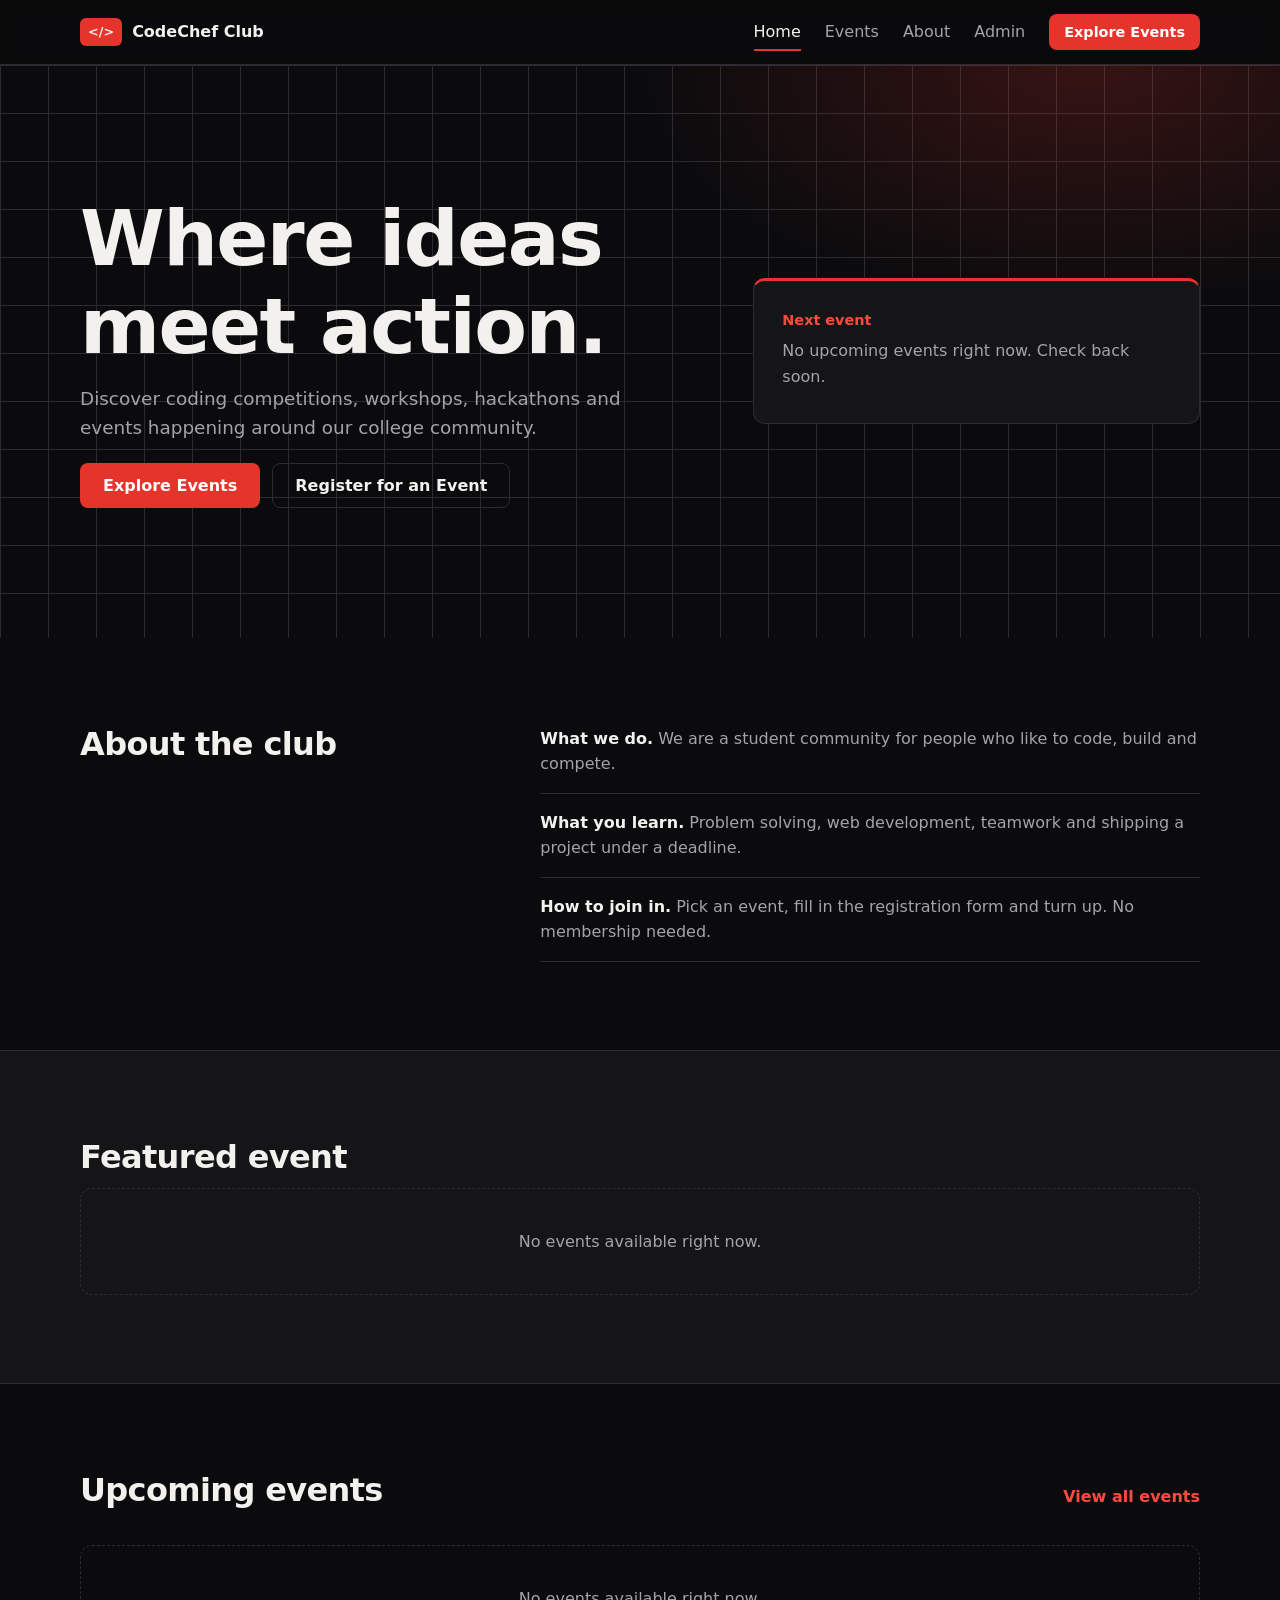
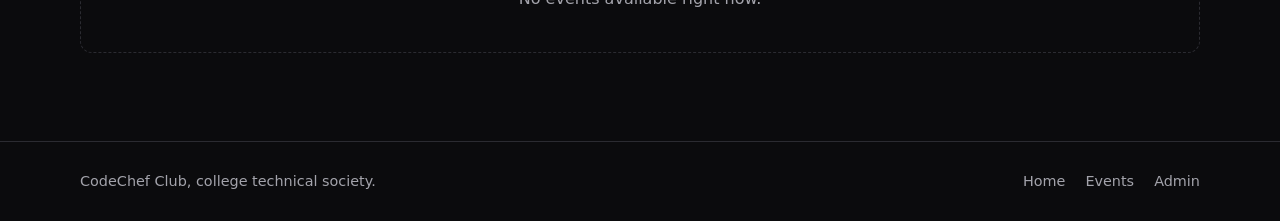
==== commit dd0ae06d: "made some serious changes" ====
--- a/index.html
+++ b/index.html
@@ -1,73 +1,48 @@
-<!doctype html>
+<!DOCTYPE html>
 <html lang="en">
-  <head>
-    <meta charset="utf-8" />
-    <meta name="viewport" content="width=device-width, initial-scale=1" />
-    <meta name="theme-color" content="#111210" />
-    <meta name="description" content="Discover coding competitions, workshops, hackathons and technical events from your college club." />
-    <title>CodeChef Campus Club — Build beyond class</title>
-    <link rel="stylesheet" href="style.css" />
-    <script src="script.js" defer></script>
-  </head>
-  <body data-page="home">
-    <a class="skip-link" href="#main">Skip to content</a>
-    <header class="site-header">
-      <nav class="nav-shell" aria-label="Main navigation">
-        <a class="brand" href="index.html" aria-label="CodeChef Campus Club home"><span class="brand-symbol" aria-hidden="true"><svg viewBox="0 0 40 40" fill="none"><path d="M8 12.5 20 6l12 6.5v15L20 34l-12-6.5v-15Z" stroke="currentColor" stroke-width="2"/><path d="m13 16 7-4 7 4-7 4-7-4Zm0 0v8l7 4m7-12v8l-7 4m0-8v8" stroke="currentColor" stroke-width="1.7" stroke-linejoin="round"/></svg></span><span class="brand-name">CodeChef<span>Campus Club</span></span></a>
-        <button class="menu-toggle" type="button" aria-label="Open navigation" aria-expanded="false" aria-controls="primary-nav"><span></span><span></span></button>
-        <div class="nav-menu" id="primary-nav">
-          <a class="nav-link" href="index.html" aria-current="page">Home</a>
-          <a class="nav-link" href="events.html">Events</a>
-          <a class="nav-link" href="index.html#about">About</a>
-          <a class="nav-link nav-admin" href="admin.html">Admin</a>
-          <a class="button button-small button-red" href="events.html">Explore events <span aria-hidden="true">↗</span></a>
-        </div>
-      </nav>
-    </header>
-
-    <main id="main">
-      <section class="home-hero">
-        <div class="hero-grid" aria-hidden="true"></div>
-        <div class="hero-aura" aria-hidden="true"></div>
-        <div class="hero-content page-width">
-          <div class="hero-copy">
-            <span class="eyebrow"><i></i> CodeChef campus club · build beyond class</span>
-            <h1>After class,<br /><em>make things.</em></h1>
-            <p>Coding sprints, build nights, and workshops run by students who’d rather try it than just talk about it.</p>
-            <div class="hero-actions"><a class="button button-red" href="events.html">Explore events <span aria-hidden="true">↗</span></a><a class="button button-outline" href="#about">Get to know us <span aria-hidden="true">↓</span></a></div>
-            <div class="hero-meta"><span><i class="pulse-dot"></i> Open to every curious mind</span><span>Learn together. Build boldly.</span></div>
-          </div>
-          <div class="hero-visual" aria-label="Abstract illustration of a connected campus tech community">
-            <div class="visual-orbit orbit-a" aria-hidden="true"></div><div class="visual-orbit orbit-b" aria-hidden="true"></div>
-            <div class="visual-label label-top"><span class="label-dot"></span> COMMUNITY / 2026</div>
-            <div class="visual-core"><span class="core-ring"></span><span class="core-cube" aria-hidden="true"><svg viewBox="0 0 120 120" fill="none"><path d="m60 14 39 22v48l-39 22-39-22V36l39-22Z" stroke="currentColor" stroke-width="2"/><path d="m60 14 39 22-39 22-39-22 39-22Zm0 44v48m39-70v48L60 106" stroke="currentColor" stroke-width="1.5"/><path d="m45 54 15-9 15 9-15 9-15-9Zm0 0v17l15 9 15-9V54" stroke="#F15A43" stroke-width="2" stroke-linejoin="round"/></svg></span></div>
-            <div class="visual-label label-bottom"><span class="label-icon">✳</span> MAKE SOMETHING MATTER</div>
-            <span class="visual-code code-one" aria-hidden="true">&lt;ideas /&gt;</span><span class="visual-code code-two" aria-hidden="true">01001 · 10110</span>
-          </div>
-        </div>
-        <div class="hero-foot page-width"><span>01 — START EXPLORING</span><a href="#upcoming">See what’s happening <span aria-hidden="true">↓</span></a></div>
-      </section>
-
-      <section class="home-intro section-light" id="about">
-        <div class="page-width intro-layout"><div class="intro-heading"><span class="eyebrow eyebrow-light">CODECHEF CAMPUS CLUB</span><h2>Good ideas get<br /><span>better together.</span></h2></div><div class="intro-copy"><p>We’re a student-led community for anyone who wants to make technology, not just study it. Bring your questions, your half-finished ideas, and your willingness to learn.</p><p>From beginner-friendly workshops to team build sessions, our events make it easier to try something new, meet fellow makers, and leave with a skill you can use.</p><a class="text-link" href="events.html">Find your first event <span aria-hidden="true">↗</span></a></div></div>
-        <div class="page-width values-row"><div><span class="value-number">01</span><strong>Learn by doing</strong><span>Hands-on from day one</span></div><div><span class="value-number">02</span><strong>Make it together</strong><span>Better ideas, more minds</span></div><div><span class="value-number">03</span><strong>Stay curious</strong><span>Every skill level belongs</span></div></div>
-      </section>
-
-      <section class="home-events section-dark" id="upcoming">
-        <div class="page-width">
-          <div class="section-heading"><div><span class="eyebrow">02 / WHAT'S ON</span><h2>Pick your next<br /><span>challenge.</span></h2></div><a class="text-link text-link-light" href="events.html">Browse all events <span aria-hidden="true">↗</span></a></div>
-          <div class="featured-slot" id="featured-event"></div>
-          <div class="events-grid" id="home-events" aria-live="polite"></div>
-          <div class="events-bottom"><span>New ideas, all semester.</span><a href="events.html">See the full calendar <span aria-hidden="true">→</span></a></div>
-        </div>
-      </section>
-
-      <section class="join-section section-light">
-        <div class="page-width join-layout"><div><span class="eyebrow eyebrow-light">YOUR PEOPLE ARE HERE</span><h2>Show up curious.<br /><span>Leave inspired.</span></h2></div><div><p>No perfect portfolio or prior experience needed. Pick an event that sounds interesting, sign up, and we’ll take it from there.</p><a class="button button-red" href="events.html">Find your people <span aria-hidden="true">↗</span></a></div><div class="join-mark" aria-hidden="true">✳</div></div>
-      </section>
-    </main>
-
-    <footer class="site-footer"><div class="page-width footer-main"><a class="brand" href="index.html"><span class="brand-symbol" aria-hidden="true"><svg viewBox="0 0 40 40" fill="none"><path d="M8 12.5 20 6l12 6.5v15L20 34l-12-6.5v-15Z" stroke="currentColor" stroke-width="2"/><path d="m13 16 7-4 7 4-7 4-7-4Zm0 0v8l7 4m7-12v8l-7 4m0-8v8" stroke="currentColor" stroke-width="1.7" stroke-linejoin="round"/></svg></span><span class="brand-name">CodeChef<span>Campus Club</span></span></a><p>A student-led CodeChef club for people who make technology together.</p><div class="footer-links"><a href="events.html">Events</a><a href="index.html#about">About</a><a href="admin.html">Admin demo</a></div></div><div class="page-width footer-bottom"><span>© <span data-current-year>2026</span> CodeChef Campus Club</span><span>Made by students, for students.</span><a href="#main">Back to top ↑</a></div></footer>
-    <div class="toast" id="toast" role="status" aria-live="polite" hidden></div>
-  </body>
+<head>
+<meta charset="UTF-8">
+<meta name="viewport" content="width=device-width, initial-scale=1">
+<title>Home | CodeChef Club</title>
+<link rel="stylesheet" href="style.css">
+</head>
+<body data-page="index">
+<header class="site-header" id="siteHeader"></header>
+<main>
+<section class="hero">
+<div class="container hero-inner">
+<div>
+<h1>Where ideas meet action.</h1>
+<p class="lead">Discover coding competitions, workshops, hackathons and events happening around our college community.</p>
+<div class="actions"><a class="btn btn-primary" href="events.html">Explore Events</a><a class="btn btn-outline" href="events.html#list">Register for an Event</a></div>
+</div>
+<aside class="next" id="nextEvent" aria-label="Next event"></aside>
+</div>
+</section>
+<section class="section" id="about">
+<div class="container about">
+<h2>About the club</h2>
+<div class="about-text reveal">
+<p><strong>What we do.</strong> We are a student community for people who like to code, build and compete.</p>
+<p><strong>What you learn.</strong> Problem solving, web development, teamwork and shipping a project under a deadline.</p>
+<p><strong>How to join in.</strong> Pick an event, fill in the registration form and turn up. No membership needed.</p>
+</div>
+</div>
+</section>
+<section class="section alt">
+<div class="container">
+<h2>Featured event</h2>
+<div id="featured"></div>
+</div>
+</section>
+<section class="section">
+<div class="container">
+<div class="row-between"><h2>Upcoming events</h2><a class="link" href="events.html">View all events</a></div>
+<div class="grid" id="upcomingList"></div>
+</div>
+</section>
+</main>
+<footer class="site-footer"><div class="container row-between"><p>CodeChef Club, college technical society.</p><nav class="foot-links"><a href="index.html">Home</a><a href="events.html">Events</a><a href="admin.html">Admin</a></nav></div></footer>
+<script src="script.js"></script>
+</body>
 </html>
--- a/style.css
+++ b/style.css
@@ -1,311 +1,175 @@
 :root {
-  --bg: #f1f0eb;
-  --paper: #faf9f6;
-  --white: #fffefa;
-  --ink: #111210;
-  --ink-soft: #1b1c19;
-  --ink-card: #22231f;
-  --text: #20211e;
-  --muted: #787970;
-  --muted-light: #a6a59e;
-  --line: #ddddd5;
-  --line-dark: rgba(255, 255, 255, .12);
-  --red: #ef553e;
-  --red-dark: #d74331;
-  --red-pale: #fae8e3;
-  --green: #75ae77;
+  --bg: #0b0b0d;
+  --surface: #151518;
+  --surface-2: #1d1d21;
+  --border: #2b2b31;
+  --text: #f3f1ed;
+  --muted: #a3a3ab;
+  --red: #e5342b;
+  --red-hover: #ff4a40;
+  --error: #ff7a70;
+  --ok: #4ade80;
+  --radius: 12px;
   --radius-sm: 8px;
-  --radius-md: 14px;
-  --radius-lg: 22px;
-  --radius-pill: 999px;
-  --space-1: 8px;
-  --space-2: 16px;
-  --space-3: 24px;
-  --space-4: 40px;
-  --space-5: 64px;
-  --shadow: 0 18px 55px rgba(10, 12, 10, .12);
-  --transition: 180ms ease;
-  --width: 1160px;
-  --font: "Inter", "Aptos", "Segoe UI", system-ui, -apple-system, BlinkMacSystemFont, sans-serif;
+  --space: 24px;
+  --transition: 0.2s ease;
+  --font: "Segoe UI", system-ui, -apple-system, Roboto, sans-serif;
 }
 
-*,
-*::before,
-*::after { box-sizing: border-box; }
+* { box-sizing: border-box; }
+html { scroll-behavior: smooth; }
+body { margin: 0; background: var(--bg); color: var(--text); font-family: var(--font); line-height: 1.6; overflow-x: hidden; }
+h1, h2, h3 { margin: 0 0 12px; line-height: 1.15; letter-spacing: -0.02em; }
+h1 { font-size: clamp(2rem, 5vw, 3rem); }
+h2 { font-size: clamp(1.5rem, 3vw, 2rem); }
+h3 { font-size: 1.1rem; letter-spacing: 0; }
+p { margin: 0 0 12px; }
+a { color: inherit; }
+:focus-visible { outline: 2px solid var(--red-hover); outline-offset: 3px; }
+.container { width: min(1120px, 100% - 40px); margin: 0 auto; }
+.narrow { max-width: 680px; }
+.muted { color: var(--muted); }
+.section { padding: clamp(48px, 8vw, 88px) 0; }
+.alt { background: var(--surface); border-block: 1px solid var(--border); }
+.row-between { display: flex; justify-content: space-between; align-items: center; gap: 16px; flex-wrap: wrap; }
+.link { color: var(--red-hover); text-decoration: none; font-weight: 600; }
+.link:hover { text-decoration: underline; }
 
-html { scroll-behavior: smooth; scroll-padding-top: 86px; }
-body { min-width: 320px; margin: 0; overflow-x: hidden; background: var(--bg); color: var(--text); font-family: var(--font); font-size: 14px; line-height: 1.65; -webkit-font-smoothing: antialiased; text-rendering: optimizeLegibility; }
-button, input, select, textarea { font: inherit; }
-button, a { -webkit-tap-highlight-color: transparent; }
-a { color: inherit; text-decoration: none; }
-button { color: inherit; }
-svg { display: block; max-width: 100%; }
-::selection { background: rgba(239,85,62,.22); }
-[hidden] { display: none !important; }
+.btn { display: inline-flex; align-items: center; justify-content: center; padding: 12px 22px; border-radius: var(--radius-sm); border: 1px solid transparent; font: 600 1rem var(--font); cursor: pointer; text-decoration: none; transition: var(--transition); min-height: 44px; }
+.btn:active { transform: scale(0.97); }
+.btn-primary { background: var(--red); color: #fff; }
+.btn-primary:hover { background: var(--red-hover); transform: translateY(-2px); }
+.btn-outline { background: transparent; border-color: var(--border); color: var(--text); }
+.btn-outline:hover { border-color: var(--text); }
+.btn-danger { background: transparent; border-color: var(--error); color: var(--error); }
+.btn-danger:hover { background: var(--error); color: #1a0504; }
+.btn-disabled { background: var(--surface-2); border-color: var(--border); color: var(--muted); cursor: not-allowed; }
+.btn-disabled:active { transform: none; }
+.btn-small { padding: 6px 14px; min-height: 36px; font-size: 0.9rem; }
+.actions { display: flex; gap: 12px; flex-wrap: wrap; margin-top: 20px; }
 
-.page-width { width: min(var(--width), calc(100% - 64px)); margin-inline: auto; }
-.visually-hidden { position: absolute; width: 1px; height: 1px; overflow: hidden; clip: rect(0,0,0,0); white-space: nowrap; clip-path: inset(50%); }
-.skip-link { position: fixed; z-index: 200; top: 10px; left: 10px; padding: 10px 14px; transform: translateY(-150%); border-radius: var(--radius-sm); background: var(--white); color: var(--ink); box-shadow: var(--shadow); }
-.skip-link:focus { transform: translateY(0); }
+.site-header { position: sticky; top: 0; z-index: 20; background: rgba(11, 11, 13, 0.92); backdrop-filter: blur(8px); border-bottom: 1px solid var(--border); }
+.nav { display: flex; align-items: center; justify-content: space-between; height: 64px; }
+.brand { font-weight: 700; text-decoration: none; display: flex; align-items: center; gap: 10px; }
+.brand span { background: var(--red); padding: 4px 8px; border-radius: 6px; font-size: 0.8rem; }
+.nav-links { display: flex; align-items: center; gap: 24px; }
+.nav-links a:not(.btn) { color: var(--muted); text-decoration: none; padding: 4px 0; transition: color var(--transition); }
+.nav-links a:not(.btn):hover { color: var(--text); }
+.nav-links a.active { color: var(--text); box-shadow: 0 2px 0 var(--red); }
+.menu-btn { display: none; background: none; border: 1px solid var(--border); color: var(--text); width: 44px; height: 44px; border-radius: var(--radius-sm); font-size: 1.3rem; cursor: pointer; }
 
-.site-header { position: sticky; z-index: 100; top: 0; border-bottom: 1px solid rgba(255,255,255,.08); background: rgba(17,18,16,.94); color: var(--white); backdrop-filter: blur(16px); -webkit-backdrop-filter: blur(16px); }
-.nav-shell { display: flex; width: min(var(--width), calc(100% - 64px)); height: 72px; align-items: center; justify-content: space-between; margin-inline: auto; }
-.brand { display: inline-flex; flex: 0 0 auto; align-items: center; gap: 9px; }
-.brand-symbol { display: grid; width: 37px; height: 37px; place-items: center; color: var(--red); }
-.brand-symbol svg { width: 100%; height: 100%; }
-.brand-name { display: flex; flex-direction: column; color: #f7f5ef; font-size: 14px; font-weight: 760; letter-spacing: -.045em; line-height: 1.03; }
-.brand-name span { margin-top: 4px; color: #9b9a93; font-size: 8px; font-weight: 580; letter-spacing: .16em; text-transform: uppercase; }
-.nav-menu { display: flex; align-items: center; gap: 29px; }
-.nav-link { color: #b8b8b1; font-size: 11px; font-weight: 590; transition: color var(--transition); }
-.nav-link:hover, .nav-link[aria-current="page"] { color: #fff; }
-.nav-link[aria-current="page"]::after { display: inline-block; width: 4px; height: 4px; margin-left: 6px; border-radius: 50%; background: var(--red); content: ""; vertical-align: middle; }
-.menu-toggle { display: none; }
-.nav-admin { margin-left: 6px; }
+.hero { padding: clamp(64px, 12vw, 130px) 0; background: radial-gradient(ellipse 50% 60% at 85% 0%, rgba(229, 52, 43, 0.2), transparent 70%), linear-gradient(var(--border) 1px, transparent 1px) 0 0 / 48px 48px, linear-gradient(90deg, var(--border) 1px, transparent 1px) 0 0 / 48px 48px; background-color: var(--bg); position: relative; overflow: hidden; }
+.hero-inner { position: relative; display: grid; grid-template-columns: 1.4fr 1fr; gap: 48px; align-items: center; }
+.hero h1 { font-size: clamp(2.6rem, 7vw, 4.8rem); max-width: 11ch; }
+.lead { max-width: 48ch; color: var(--muted); font-size: 1.15rem; }
+.next { padding: 28px; background: var(--surface); border: 1px solid var(--border); border-top: 3px solid var(--red); border-radius: var(--radius); }
+.next h3 { font-size: 1.5rem; }
+.next p { margin-bottom: 6px; }
+.next .btn { margin-top: 14px; }
+.next-label { color: var(--red-hover); font-weight: 600; font-size: 0.9rem; }
 
-.button { display: inline-flex; min-height: 49px; align-items: center; justify-content: center; gap: 15px; padding: 0 19px; border: 1px solid transparent; border-radius: var(--radius-sm); cursor: pointer; font-size: 11px; font-weight: 720; letter-spacing: -.012em; transition: transform var(--transition), background var(--transition), border-color var(--transition), box-shadow var(--transition), color var(--transition); }
-.button:hover { transform: translateY(-2px); }
-.button:active { transform: translateY(0); }
-.button:focus-visible, a:focus-visible, .menu-toggle:focus-visible, .dialog-close:focus-visible { outline: 3px solid rgba(239,85,62,.55); outline-offset: 4px; }
-.button-red { background: var(--red); color: #fff; box-shadow: 0 7px 22px rgba(239,85,62,.2); }
-.button-red:hover { background: #fb624a; box-shadow: 0 10px 25px rgba(239,85,62,.3); }
-.button-outline { border-color: rgba(255,255,255,.25); background: transparent; color: #f9f7f1; }
-.button-outline:hover { border-color: rgba(255,255,255,.55); background: rgba(255,255,255,.06); }
-.button-small { min-height: 38px; padding-inline: 15px; font-size: 10px; }
-.button-muted { border-color: #d9d7cf; background: #f0efe9; color: #45463f; }
-.button-muted:hover { border-color: #b7b5ac; background: #e9e7e0; }
-.button-danger-ghost { border-color: #e5c5bd; background: transparent; color: #b33b2c; }
-.button-danger-ghost:hover { border-color: #cf6958; background: #fff4f1; }
+.grid, .stats { display: grid; gap: var(--space); margin-top: 24px; }
+.about { display: grid; grid-template-columns: 1fr 1.6fr; gap: 48px; }
+.about-text p { color: var(--muted); padding: 16px 0; margin: 0; border-bottom: 1px solid var(--border); }
+.about-text p:first-child { padding-top: 0; }
+.about-text strong { color: var(--text); }
+.grid { grid-template-columns: repeat(auto-fill, minmax(260px, 1fr)); }
 
-.home-hero { position: relative; min-height: 640px; overflow: hidden; background: var(--ink); color: #f8f7f1; }
-.hero-grid { position: absolute; inset: 0; opacity: .19; background-image: linear-gradient(rgba(255,255,255,.045) 1px, transparent 1px), linear-gradient(90deg, rgba(255,255,255,.045) 1px, transparent 1px); background-size: 54px 54px; mask-image: linear-gradient(90deg, #000, #000 60%, transparent 93%); }
-.hero-aura { position: absolute; top: 4%; right: -8%; width: 670px; height: 670px; border-radius: 50%; background: radial-gradient(circle, rgba(239,85,62,.13), transparent 68%); pointer-events: none; }
-.hero-content { position: relative; z-index: 1; display: grid; min-height: 590px; grid-template-columns: 1.05fr .95fr; align-items: center; gap: 25px; padding-top: 54px; padding-bottom: 70px; }
-.hero-copy { max-width: 590px; }
-.eyebrow { display: inline-flex; align-items: center; gap: 9px; color: #dedbd2; font-size: 9px; font-weight: 740; letter-spacing: .16em; line-height: 1.5; text-transform: uppercase; }
-.eyebrow i, .pulse-dot, .selected-label i { width: 7px; height: 7px; flex: 0 0 auto; border-radius: 50%; background: var(--red); box-shadow: 0 0 0 4px rgba(239,85,62,.13); }
-.eyebrow-light { color: var(--red-dark); }
-.home-hero h1, .page-hero h1 { margin: 22px 0 18px; font-size: clamp(62px, 7.7vw, 91px); font-weight: 760; letter-spacing: -.083em; line-height: .94; }
-.home-hero h1 em, .page-hero h1 em, .register-aside h1 em, .login-art h1 em, .registration-success h2 em { color: var(--red); font-style: normal; }
-.hero-copy > p { max-width: 450px; margin: 0; color: #aaa9a2; font-size: 14px; line-height: 1.85; }
-.hero-actions { display: flex; flex-wrap: wrap; gap: 10px; margin-top: 27px; }
-.hero-meta { display: flex; flex-wrap: wrap; gap: 22px; margin-top: 36px; color: #88877f; font-size: 9px; }
-.hero-meta span { display: inline-flex; align-items: center; gap: 9px; }
-.pulse-dot { width: 5px; height: 5px; box-shadow: none; }
-.hero-visual { position: relative; display: grid; min-height: 450px; place-items: center; }
-.visual-orbit { position: absolute; border: 1px solid rgba(255,255,255,.09); border-radius: 50%; transform: rotate(-23deg); }
-.orbit-a { width: 440px; height: 265px; }.orbit-b { width: 530px; height: 330px; border-color: rgba(255,255,255,.05); transform: rotate(18deg); }
-.visual-core { position: relative; display: grid; width: 218px; height: 218px; place-items: center; border: 1px solid rgba(255,255,255,.14); border-radius: 50%; background: radial-gradient(circle at 45% 42%, #292a25, #181916 67%); box-shadow: 0 35px 90px rgba(0,0,0,.28), 0 0 48px rgba(239,85,62,.06); }
-.core-ring { position: absolute; inset: 15px; border: 1px dashed rgba(255,255,255,.14); border-radius: 50%; }
-.core-cube { width: 118px; color: #a8a69e; }
-.visual-label { position: absolute; z-index: 2; display: inline-flex; align-items: center; gap: 8px; padding: 9px 12px; border: 1px solid rgba(255,255,255,.13); border-radius: 5px; background: rgba(25,26,23,.92); color: #d0cec6; font-size: 8px; font-weight: 700; letter-spacing: .12em; }
-.label-top { top: 13%; left: 10%; }.label-bottom { right: 6%; bottom: 14%; }
-.label-dot { width: 6px; height: 6px; border-radius: 50%; background: var(--green); }
-.label-icon { color: var(--red); font-size: 15px; }
-.visual-code { position: absolute; color: #e88b78; font-family: ui-monospace, SFMono-Regular, Consolas, monospace; font-size: 9px; }
-.code-one { top: 27%; right: 2%; transform: rotate(7deg); }.code-two { bottom: 25%; left: 5%; color: #8f9c85; transform: rotate(-8deg); }
-.hero-foot { position: absolute; right: 0; bottom: 0; left: 0; display: flex; min-height: 49px; align-items: center; justify-content: space-between; border-top: 1px solid rgba(255,255,255,.1); color: #85847d; font-size: 8px; letter-spacing: .09em; }
-.hero-foot a { color: #d1cfc8; letter-spacing: normal; }.hero-foot a span { margin-left: 8px; color: var(--red); }
+.card { display: flex; flex-direction: column; gap: 6px; padding: 22px; background: var(--surface); border: 1px solid var(--border); border-radius: var(--radius); transition: var(--transition); }
+.card:hover { transform: translateY(-4px); border-color: var(--red); }
+.card h3 { margin: 10px 0 0; }
+.card p { color: var(--muted); font-size: 0.95rem; margin: 0; }
+.card .meta { color: var(--text); }
+.card .desc { flex: 1; margin: 6px 0 16px; }
+.card-top { display: flex; justify-content: space-between; align-items: flex-start; }
+.date-block { display: flex; flex-direction: column; align-items: center; min-width: 52px; padding: 6px 10px; border: 1px solid var(--border); border-radius: var(--radius-sm); background: var(--bg); line-height: 1.2; }
+.date-block b { font-size: 1.3rem; }
+.date-block span { font-size: 0.75rem; color: var(--red-hover); font-weight: 600; }
+.count { margin: 0 0 16px; color: var(--muted); font-size: 0.9rem; }
+.badge { align-self: flex-start; font-size: 0.78rem; padding: 2px 10px; border-radius: 99px; background: var(--surface-2); border: 1px solid var(--border); color: var(--text); }
+.featured { display: grid; grid-template-columns: 1.4fr 1fr; gap: 32px; padding: clamp(24px, 4vw, 44px); border: 1px solid var(--red); border-radius: var(--radius); background: var(--bg); box-shadow: 0 0 50px rgba(229, 52, 43, 0.15); margin-top: 24px; }
+.featured h3 { font-size: clamp(1.6rem, 3vw, 2.3rem); }
+.featured .meta { display: grid; gap: 8px; align-content: center; color: var(--muted); }
+.featured .meta strong { color: var(--text); }
 
-.section-light { background: var(--bg); }
-.section-dark { background: #171815; color: #f3f1eb; }
-.home-intro { padding: 105px 0 83px; }
-.intro-layout { display: grid; grid-template-columns: .9fr 1.1fr; gap: clamp(60px, 11vw, 145px); }
-.intro-heading h2, .section-heading h2, .join-layout h2 { margin: 18px 0 0; font-size: clamp(42px, 5vw, 61px); font-weight: 735; letter-spacing: -.072em; line-height: 1.03; }
-.intro-heading h2 span, .section-heading h2 span, .join-layout h2 span { color: #9b9a92; }
-.intro-copy > p { margin: 0 0 14px; color: #65665e; font-size: 13px; line-height: 1.9; }
-.text-link { display: inline-flex; align-items: center; gap: 10px; margin-top: 11px; color: var(--text); font-size: 10px; font-weight: 730; transition: gap var(--transition), color var(--transition); }
-.text-link:hover { gap: 14px; color: var(--red-dark); }.text-link span { color: var(--red); font-size: 14px; }
-.values-row { display: grid; grid-template-columns: repeat(3,1fr); margin-top: 70px; border-top: 1px solid var(--line); }
-.values-row > div { position: relative; display: flex; min-height: 93px; flex-direction: column; justify-content: center; padding-left: 48px; }
-.values-row > div + div { border-left: 1px solid var(--line); }
-.value-number { position: absolute; top: 23px; left: 0; color: var(--red-dark); font-family: ui-monospace, SFMono-Regular, Consolas, monospace; font-size: 9px; }
-.values-row > div + div .value-number { left: 23px; }
-.values-row strong { font-size: 12px; font-weight: 700; }.values-row > div > span:last-child { color: var(--muted); font-size: 9px; }
+.toolbar { display: flex; gap: 12px; margin: 20px 0; }
+.toolbar input { flex: 1; }
+.toolbar select { width: 220px; }
+input, select, textarea { width: 100%; padding: 12px 14px; font: 1rem var(--font); color: var(--text); background: var(--surface); border: 1px solid var(--border); border-radius: var(--radius-sm); transition: var(--transition); }
+input:focus, select:focus, textarea:focus { outline: none; border-color: var(--red-hover); box-shadow: 0 0 0 3px rgba(229, 52, 43, 0.25); }
+.field { margin-bottom: 16px; }
+.field.invalid input, .field.invalid select, .field.invalid textarea { border-color: var(--error); }
+label { display: block; margin-bottom: 6px; font-weight: 500; font-size: 0.92rem; }
+.check { display: flex; align-items: center; gap: 10px; cursor: pointer; }
+.check input { width: 18px; height: 18px; accent-color: var(--red); }
+.error { color: var(--error); font-size: 0.85rem; margin: 6px 0 0; }
+.error:empty { display: none; }
+.two { display: grid; grid-template-columns: 1fr 1fr; gap: 0 16px; }
+.selected { padding: 16px 18px; margin: 16px 0 24px; border: 1px solid var(--border); border-left: 3px solid var(--red); border-radius: var(--radius-sm); background: var(--surface); }
+.selected p { margin: 0; color: var(--muted); }
 
-.home-events { padding: 104px 0 88px; }
-.section-heading { display: flex; align-items: flex-end; justify-content: space-between; gap: 25px; margin-bottom: 43px; }
-.section-heading h2 { margin-bottom: 0; }.section-heading h2 span { color: #8f8f86; }
-.text-link-light { margin-bottom: 7px; color: #eae8e1; }.text-link-light:hover { color: #fff; }
-.featured-event { display: grid; min-height: 324px; grid-template-columns: .72fr 1.28fr; overflow: hidden; border: 1px solid rgba(255,255,255,.13); border-radius: var(--radius-lg); background: #20211d; }
-.featured-art { position: relative; display: grid; min-height: 280px; place-items: center; overflow: hidden; background: #282923; }
-.featured-art::before, .featured-art::after { position: absolute; width: 290px; height: 290px; border: 1px solid rgba(255,255,255,.08); border-radius: 50%; content: ""; }
-.featured-art::after { width: 210px; height: 210px; border-color: rgba(239,85,62,.25); }
-.featured-art-kicker { position: absolute; z-index: 2; top: 29px; left: 29px; color: #afaea6; font-size: 8px; font-weight: 720; letter-spacing: .14em; line-height: 1.6; }
-.featured-art-symbol { position: relative; z-index: 1; color: var(--red); font-family: ui-monospace, SFMono-Regular, Consolas, monospace; font-size: 68px; font-weight: 450; letter-spacing: -.12em; }
-.featured-art-date { position: absolute; right: 24px; bottom: 22px; color: #9e9c94; font-size: 8px; font-weight: 680; letter-spacing: .13em; }
-.featured-copy { align-self: center; padding: 33px clamp(24px, 4vw, 52px); }
-.featured-copy > .eyebrow { color: #e87867; font-size: 8px; }.category-pill { display: inline-flex; align-items: center; min-height: 22px; padding: 0 9px; border: 1px solid rgba(239,85,62,.26); border-radius: var(--radius-pill); background: rgba(239,85,62,.08); color: #f0806e; font-size: 8px; font-weight: 720; letter-spacing: .04em; }
-.featured-copy > .category-pill { margin-left: 5px; vertical-align: 1px; }
-.featured-copy h3 { margin: 14px 0 7px; color: #f5f3ed; font-size: clamp(24px, 3vw, 34px); font-weight: 720; letter-spacing: -.06em; line-height: 1.1; }
-.featured-copy > p { max-width: 520px; margin: 0; color: #a9a89f; font-size: 11px; line-height: 1.8; }
-.featured-facts { display: flex; flex-wrap: wrap; gap: 21px 35px; margin: 20px 0 20px; }
-.featured-facts span { display: flex; flex-direction: column; gap: 3px; }.featured-facts small { color: #88877e; font-size: 7px; font-weight: 700; letter-spacing: .13em; }.featured-facts strong { color: #e3e1d9; font-size: 9px; font-weight: 600; }
-.featured-copy .button { min-height: 42px; }
-.events-grid { display: grid; grid-template-columns: repeat(3, minmax(0,1fr)); gap: 16px; }
-.home-events .events-grid { margin-top: 18px; }
-.event-card { display: flex; min-width: 0; min-height: 278px; flex-direction: column; padding: 21px; border: 1px solid var(--line-dark); border-radius: var(--radius-md); background: var(--ink-card); transition: transform var(--transition), border-color var(--transition), box-shadow var(--transition); }
-.event-card:hover { transform: translateY(-4px); border-color: rgba(239,85,62,.48); box-shadow: 0 14px 35px rgba(0,0,0,.16); }
-.event-card-top { display: flex; align-items: flex-start; justify-content: space-between; gap: 12px; }
-.event-date-block { display: flex; min-width: 37px; flex-direction: column; align-items: flex-start; color: #e5e3dc; line-height: 1.05; }
-.event-date-block strong { font-size: 19px; font-weight: 730; letter-spacing: -.06em; }.event-date-block small { margin-top: 4px; color: #a2a097; font-size: 8px; font-weight: 700; letter-spacing: .12em; }
-.event-card h3 { margin: 20px 0 7px; color: #f2f0e9; font-size: 16px; font-weight: 680; letter-spacing: -.035em; }
-.event-card > p { display: -webkit-box; overflow: hidden; margin: 0; color: #aaa99f; font-size: 11px; line-height: 1.7; -webkit-box-orient: vertical; -webkit-line-clamp: 3; }
-.event-card-info { display: flex; flex-direction: column; gap: 6px; margin-top: auto; padding-top: 17px; color: #a5a39b; font-size: 10px; }
-.event-card-info span { display: inline-flex; min-width: 0; align-items: center; gap: 7px; overflow-wrap: anywhere; }.event-card-info i { color: #e77c6b; font-size: 12px; font-style: normal; }
-.event-card-actions { display: flex; align-items: center; justify-content: space-between; gap: 12px; margin-top: 15px; padding-top: 12px; border-top: 1px solid rgba(255,255,255,.1); }
-.card-link, .card-register { display: inline-flex; align-items: center; gap: 7px; padding: 0; border: 0; background: none; color: #c2c0b9; cursor: pointer; font-size: 9px; font-weight: 650; transition: color var(--transition); }
-.card-link:hover { color: #fff; }.card-link span, .card-register span { color: var(--red); font-size: 12px; }.card-register { color: #f17c68; }.card-register:hover { color: #ff9b8a; }
-.events-bottom { display: flex; align-items: center; justify-content: space-between; margin-top: 28px; color: #88877f; font-size: 9px; }.events-bottom a { color: #e4e1d9; font-weight: 650; }.events-bottom a span { margin-left: 6px; color: var(--red); }
-.empty-state { display: flex; min-height: 190px; grid-column: 1 / -1; flex-direction: column; align-items: center; justify-content: center; padding: 28px; border: 1px dashed rgba(255,255,255,.17); border-radius: var(--radius-md); color: #eeeae2; text-align: center; }
-.empty-state > span { margin-bottom: 8px; color: var(--red); font-size: 24px; }.empty-state strong { font-size: 13px; font-weight: 700; }.empty-state p { max-width: 390px; margin: 5px 0 0; color: #9c9a92; font-size: 10px; }
-.section-light .empty-state { border-color: var(--line); color: var(--text); }.section-light .empty-state p { color: var(--muted); }
+.success { text-align: center; }
+.success[hidden] { display: none; }
+.tick { width: 72px; height: 72px; margin: 0 auto 16px; display: grid; place-items: center; border-radius: 50%; background: rgba(74, 222, 128, 0.15); color: var(--ok); font-size: 2rem; animation: pop 0.4s ease; }
+.success dl { max-width: 420px; margin: 24px auto; border: 1px dashed var(--border); border-radius: var(--radius); text-align: left; }
+.success dl div { display: flex; justify-content: space-between; gap: 16px; padding: 12px 16px; border-bottom: 1px solid var(--border); }
+.success dl div:last-child { border: 0; }
+.success dt { color: var(--muted); }
+.success dd { margin: 0; font-weight: 600; text-align: right; overflow-wrap: anywhere; }
 
-.join-section { position: relative; overflow: hidden; padding: 91px 0; }
-.join-layout { position: relative; display: grid; grid-template-columns: 1fr .75fr 115px; align-items: center; gap: 50px; }
-.join-layout h2 { font-size: clamp(38px, 4.5vw, 54px); }.join-layout > div:nth-child(2) p { max-width: 340px; margin: 0 0 19px; color: #6e6f67; font-size: 11px; line-height: 1.9; }.join-layout .button { min-height: 42px; }
-.join-mark { display: grid; width: 92px; height: 92px; place-items: center; border: 1px solid #d8d6ce; border-radius: 50%; color: var(--red); font-size: 43px; }
+.stats { grid-template-columns: repeat(4, 1fr); margin-bottom: 40px; }
+.stat { padding: 20px; background: var(--surface); border: 1px solid var(--border); border-radius: var(--radius); }
+.stat b { display: block; font-size: 1.8rem; color: var(--red-hover); overflow-wrap: anywhere; }
+.stat span { color: var(--muted); font-size: 0.9rem; }
+.panel { padding: 24px; background: var(--surface); border: 1px solid var(--border); border-radius: var(--radius); margin-bottom: 40px; }
+.table-wrap { overflow-x: auto; border: 1px solid var(--border); border-radius: var(--radius); margin-bottom: 40px; }
+table { width: 100%; border-collapse: collapse; min-width: 640px; }
+th, td { padding: 12px 14px; text-align: left; border-bottom: 1px solid var(--border); font-size: 0.92rem; }
+th { background: var(--surface); color: var(--muted); font-weight: 600; }
+tr:last-child td { border-bottom: 0; }
+td .btn + .btn { margin-left: 6px; }
+.empty { display: flex; flex-direction: column; align-items: center; gap: 14px; padding: 40px 16px; text-align: center; color: var(--muted); border: 1px dashed var(--border); border-radius: var(--radius); grid-column: 1 / -1; }
+td.empty { display: table-cell; border: 0; }
+.foot-links { display: flex; gap: 20px; }
+.foot-links a { text-decoration: none; }
+.foot-links a:hover { color: var(--text); }
 
-.site-footer { background: #111210; color: #efede7; }
-.footer-main { display: flex; min-height: 126px; align-items: center; gap: 22px; padding-block: 26px; }
-.footer-main > p { max-width: 250px; margin: 0 0 0 8px; color: #85847d; font-size: 9px; }
-.footer-links { display: flex; gap: 24px; margin-left: auto; }.footer-links a { color: #aaa9a1; font-size: 9px; transition: color var(--transition); }.footer-links a:hover { color: #fff; }
-.footer-bottom { display: flex; min-height: 47px; align-items: center; justify-content: space-between; gap: 15px; border-top: 1px solid rgba(255,255,255,.09); color: #77766f; font-size: 8px; }.footer-bottom a { color: #bab8b0; }
+.modal { position: fixed; inset: 0; display: grid; place-items: center; padding: 20px; background: rgba(0, 0, 0, 0.7); opacity: 0; visibility: hidden; transition: var(--transition); z-index: 50; }
+.modal.open { opacity: 1; visibility: visible; }
+.modal-box { width: min(420px, 100%); padding: 28px; background: var(--surface); border: 1px solid var(--border); border-radius: var(--radius); transform: scale(0.94); transition: var(--transition); }
+.modal.open .modal-box { transform: scale(1); }
+.toast { position: fixed; left: 50%; bottom: 24px; transform: translate(-50%, 20px); padding: 12px 20px; background: var(--surface-2); border: 1px solid var(--ok); border-radius: var(--radius-sm); opacity: 0; pointer-events: none; transition: var(--transition); z-index: 60; }
+.toast.show { opacity: 1; transform: translate(-50%, 0); }
 
-.page-hero { position: relative; isolation: isolate; display: flex; min-height: 335px; align-items: center; justify-content: space-between; gap: 30px; overflow: hidden; color: #f7f5ef; }
-.page-hero::before { position: absolute; z-index: -1; inset: 0 auto 0 50%; width: 100vw; transform: translateX(-50%); background: var(--ink); content: ""; }
-.page-hero > div:first-child { max-width: 650px; padding-block: 49px; }
-.page-hero h1 { margin: 15px 0 11px; font-size: clamp(52px, 7vw, 75px); }.page-hero > div:first-child > p { max-width: 420px; margin: 0; color: #aaa9a2; font-size: 12px; line-height: 1.8; }
-.page-hero-side { display: flex; align-items: center; gap: 13px; padding-right: 10px; color: #898880; font-size: 8px; font-weight: 700; letter-spacing: .13em; line-height: 1.5; }
-.hero-side-mark { color: var(--red); font-size: 37px; }
-.events-page-content { min-height: 520px; padding: 38px 0 104px; }
-.filter-bar, .registration-filters { display: flex; align-items: center; gap: 11px; margin-bottom: 22px; }
-.search-field, .select-field { display: flex; min-width: 0; min-height: 44px; align-items: center; gap: 10px; padding: 0 13px; border: 1px solid #dbd9d2; border-radius: var(--radius-sm); background: #fbfaf7; transition: border-color var(--transition), box-shadow var(--transition); }
-.search-field:focus-within, .select-field:focus-within { border-color: var(--red); box-shadow: 0 0 0 3px rgba(239,85,62,.11); }
-.search-field > span { color: #828178; font-size: 19px; line-height: 1; }
-.search-field input { width: 100%; min-width: 0; border: 0; outline: 0; background: transparent; color: var(--text); font-size: 11px; }.search-field input::placeholder { color: #96958d; }
-.select-field { padding-right: 10px; }.select-field select { min-width: 144px; border: 0; outline: 0; background: transparent; color: #44453e; cursor: pointer; font-size: 11px; }
-.filter-bar > .search-field { width: min(420px, 100%); }.result-count { margin-left: auto; color: #85847c; font-size: 9px; }
-.events-page-grid { gap: 16px; }.events-page-grid .event-card { min-height: 302px; border-color: #dedcd5; background: var(--white); box-shadow: 0 6px 20px rgba(20,20,17,.025); }.events-page-grid .event-card:hover { border-color: rgba(239,85,62,.55); box-shadow: 0 14px 35px rgba(20,20,17,.08); }
-.events-page-grid .event-card h3 { color: var(--text); }.events-page-grid .event-card > p { color: #73746c; }.events-page-grid .event-date-block { color: var(--text); }.events-page-grid .event-date-block small { color: #838279; }.events-page-grid .category-pill { border-color: #f1c9c1; background: #fff3ef; color: #b54737; }.events-page-grid .event-card-info { color: #77786f; }.events-page-grid .event-card-info i { color: var(--red-dark); }.events-page-grid .event-card-actions { border-color: #e9e7e1; }.events-page-grid .card-link { color: #55564e; }.events-page-grid .card-link:hover { color: var(--red-dark); }.events-page-grid .card-register { color: var(--red-dark); }
+.site-footer { padding: 28px 0; border-top: 1px solid var(--border); color: var(--muted); font-size: 0.9rem; }
+.site-footer p { margin: 0; }
 
-.event-dialog, .confirm-dialog { width: min(550px, calc(100% - 32px)); max-height: min(88vh, 760px); overflow: auto; padding: 34px; border: 1px solid rgba(255,255,255,.13); border-radius: var(--radius-lg); background: #20211d; color: #f3f1eb; box-shadow: var(--shadow); }
-.event-dialog[open], .confirm-dialog[open] { animation: dialog-in 170ms ease both; }
-.event-dialog::backdrop, .confirm-dialog::backdrop { background: rgba(10,11,10,.72); backdrop-filter: blur(3px); }
-@keyframes dialog-in { from { opacity: 0; transform: translateY(9px) scale(.99); } to { opacity: 1; transform: translateY(0) scale(1); } }
-.dialog-close { position: sticky; top: 0; float: right; display: grid; width: 34px; height: 34px; place-items: center; margin: -13px -12px 4px 12px; border: 1px solid rgba(255,255,255,.15); border-radius: 50%; background: #292a25; color: #eee; cursor: pointer; font-size: 21px; line-height: 1; }
-.event-dialog .category-pill { clear: both; }.event-dialog h2 { clear: both; margin: 13px 0 8px; font-size: 31px; font-weight: 720; letter-spacing: -.06em; line-height: 1.12; }.dialog-event-description { margin: 0; color: #aaa99f; font-size: 11px; line-height: 1.8; }.dialog-facts { display: grid; gap: 13px; margin: 24px 0; padding-block: 19px; border-block: 1px solid rgba(255,255,255,.12); }.dialog-facts span { display: flex; justify-content: space-between; gap: 15px; }.dialog-facts small { color: #88877e; font-size: 8px; font-weight: 700; letter-spacing: .12em; }.dialog-facts strong { color: #e6e4dd; font-size: 10px; font-weight: 600; text-align: right; }
-
-.register-main { min-height: 740px; padding: 55px 0 83px; background: var(--ink); color: #f6f4ee; }
-.register-layout { display: grid; grid-template-columns: .8fr 1.2fr; align-items: start; gap: clamp(43px, 8vw, 104px); }
-.register-aside { padding-top: 8px; }.back-link { display: inline-flex; align-items: center; gap: 9px; margin-bottom: 36px; color: #aaa9a1; font-size: 9px; }.back-link:hover { color: #fff; }.back-link span { color: var(--red); font-size: 13px; }
-.register-aside h1 { margin: 17px 0 12px; font-size: clamp(55px, 6vw, 74px); font-weight: 750; letter-spacing: -.08em; line-height: .96; }.register-aside > p { max-width: 300px; margin: 0; color: #aaa9a1; font-size: 12px; }
-.selected-event { margin-top: 34px; padding: 19px; border: 1px solid rgba(255,255,255,.13); border-radius: var(--radius-md); background: rgba(255,255,255,.035); }.selected-label { display: flex; align-items: center; gap: 8px; margin-bottom: 13px; color: #aaa79f; font-size: 7px; font-weight: 740; letter-spacing: .12em; }.selected-label i { width: 5px; height: 5px; box-shadow: none; }.selected-event .category-pill { margin-bottom: 1px; }.selected-event h2 { margin: 10px 0 6px; font-size: 19px; font-weight: 690; letter-spacing: -.04em; line-height: 1.2; }.selected-event > p { margin: 0; color: #aaa99f; font-size: 9px; line-height: 1.75; }.selected-fact { display: flex; justify-content: space-between; gap: 12px; margin-top: 12px; padding-top: 10px; border-top: 1px solid rgba(255,255,255,.1); }.selected-fact span { color: #85847c; font-size: 7px; font-weight: 700; letter-spacing: .1em; }.selected-fact strong { color: #e1dfd7; font-size: 8px; font-weight: 580; text-align: right; }
-.local-note { display: flex; align-items: flex-start; gap: 10px; margin-top: 17px; color: #b2afa6; }.local-note > span { color: var(--red); }.local-note p { margin: 0; color: #89877f; font-size: 8px; line-height: 1.7; }.event-skeleton { height: 250px; border-radius: 8px; background: linear-gradient(110deg,rgba(255,255,255,.02),rgba(255,255,255,.065),rgba(255,255,255,.02)); background-size: 200% 100%; animation: shimmer 1.2s ease-in-out infinite; }
-@keyframes shimmer { to { background-position: -200% 0; } }
-.register-form-panel { padding: 34px clamp(22px, 4.1vw, 48px); border: 1px solid #e7e5de; border-radius: var(--radius-lg); background: var(--paper); color: var(--text); box-shadow: 0 25px 80px rgba(0,0,0,.2); }.form-panel-heading { margin-bottom: 27px; }.form-panel-heading h2 { margin: 8px 0 3px; font-size: clamp(23px, 3vw, 30px); font-weight: 735; letter-spacing: -.058em; }.form-panel-heading > p { margin: 0; color: #77786f; font-size: 10px; }
-.field-row { display: grid; grid-template-columns: repeat(2,minmax(0,1fr)); gap: 13px; }.form-field { min-width: 0; margin-bottom: 14px; }.form-field label { display: block; margin-bottom: 6px; color: #3a3b35; font-size: 10px; font-weight: 700; }.form-field label span { color: var(--red-dark); }
-.form-field input, .form-field select, .form-field textarea { display: block; width: 100%; min-height: 43px; padding: 0 12px; border: 1px solid #d8d7d0; border-radius: 6px; outline: 0; background: #fff; color: #282923; font-size: 11px; transition: border-color var(--transition), box-shadow var(--transition), background var(--transition); }.form-field textarea { min-height: 82px; padding-block: 10px; resize: vertical; }.form-field input::placeholder, .form-field textarea::placeholder { color: #aaa9a1; }.form-field select { padding-right: 27px; cursor: pointer; }.form-field input:focus, .form-field select:focus, .form-field textarea:focus { border-color: var(--red); box-shadow: 0 0 0 3px rgba(239,85,62,.12); }.form-field .field-invalid { border-color: #b63c30; background: #fffafa; }.field-error { display: block; margin-top: 4px; color: #af352a; font-size: 9px; line-height: 1.4; }.field-error:empty { display: none; }
-.form-submit { width: 100%; margin-top: 3px; }.form-footnote { margin: 11px 0 0; color: #898980; font-size: 8px; line-height: 1.6; text-align: center; }.form-top-error, .login-error { margin: -9px 0 13px; padding: 9px 11px; border: 1px solid #e4bdb5; border-radius: 6px; background: #fff2ee; color: #a33629; font-size: 9px; }
-.missing-event { padding: 17px 2px; }.missing-event h2 { margin: 12px 0 7px; font-size: 24px; letter-spacing: -.055em; line-height: 1.05; }.missing-event p { color: #aaa99f; font-size: 10px; }.missing-event .button { margin-top: 10px; }
-.registration-success { animation: success-in 360ms ease both; }.success-check { display: grid; width: 45px; height: 45px; margin-bottom: 19px; place-items: center; border-radius: 50%; background: #e4f0e2; color: #458048; font-size: 23px; font-weight: 700; }.registration-success h2 { margin: 10px 0 7px; font-size: clamp(37px, 5vw, 54px); font-weight: 745; letter-spacing: -.07em; line-height: .98; }.registration-success h2 em { color: #88877e; }.success-lede { margin: 0; color: #72736b; font-size: 10px; }.success-ticket { margin: 23px 0 18px; padding: 17px; border: 1px solid #deddd5; border-radius: var(--radius-md); background: #fff; }.ticket-heading { display: flex; align-items: center; justify-content: space-between; gap: 10px; color: #818178; font-size: 7px; font-weight: 730; letter-spacing: .12em; }.confirmed-label { color: #568254; }.ticket-id { display: block; margin-top: 5px; color: var(--red-dark); font-family: ui-monospace, SFMono-Regular, Consolas, monospace; font-size: 24px; letter-spacing: .05em; }.ticket-rule { height: 1px; margin: 14px 0; background: repeating-linear-gradient(90deg,#e4e2db 0 5px,transparent 5px 9px); }.ticket-row { display: flex; justify-content: space-between; gap: 15px; margin-top: 9px; color: #83837a; font-size: 8px; }.ticket-row strong { max-width: 70%; overflow-wrap: anywhere; color: #33342f; font-size: 9px; font-weight: 680; text-align: right; }
-@keyframes success-in { from { opacity: 0; transform: translateY(11px); } to { opacity: 1; transform: translateY(0); } }
-
-.admin-main { min-height: 700px; padding: 48px 0 90px; background: var(--bg); }
-.admin-login { display: grid; min-height: 585px; grid-template-columns: 1fr .78fr; overflow: hidden; border-radius: var(--radius-lg); background: var(--ink); color: #f4f2ec; box-shadow: var(--shadow); }
-.login-art { position: relative; display: flex; min-height: 540px; flex-direction: column; justify-content: center; overflow: hidden; padding: clamp(32px, 6vw, 76px); background: var(--ink); }.login-art::before { position: absolute; right: -100px; bottom: -150px; width: 470px; height: 470px; border: 1px solid rgba(255,255,255,.09); border-radius: 50%; content: ""; }.login-art::after { position: absolute; right: -44px; bottom: -98px; width: 355px; height: 355px; border: 1px solid rgba(239,85,62,.16); border-radius: 50%; content: ""; }.login-art h1 { position: relative; z-index: 1; margin: 16px 0 12px; font-size: clamp(48px, 5.8vw, 68px); font-weight: 750; letter-spacing: -.08em; line-height: .97; }.login-art > p { position: relative; z-index: 1; max-width: 295px; margin: 0; color: #aaa99f; font-size: 11px; line-height: 1.8; }.login-outline { position: absolute; right: 14%; bottom: 16%; color: rgba(239,85,62,.75); font-size: 76px; }
-.login-card { align-self: center; margin: 28px; padding: 34px; border-radius: var(--radius-md); background: var(--paper); color: var(--text); }.login-lock { display: grid; width: 41px; height: 41px; margin-bottom: 17px; place-items: center; border: 1px solid #e5bfb7; border-radius: 11px; color: var(--red-dark); font-size: 25px; }.login-card h2 { margin: 8px 0 3px; font-size: 26px; font-weight: 730; letter-spacing: -.06em; }.login-card > p { margin: 0; color: #7b7b72; font-size: 9px; }.demo-note { display: flex; flex-direction: column; gap: 3px; margin: 21px 0; padding: 11px 12px; border: 1px solid #ead4cb; border-radius: 7px; background: #fff3ef; color: #6f625c; font-size: 8px; }.demo-note strong { color: #a53d2f; font-size: 8px; }.demo-note b { color: #4d4943; font-weight: 700; }.demo-note small { margin-top: 3px; color: #908279; font-size: 7px; }.login-back { display: inline-block; margin-top: 16px; color: #818078; font-size: 8px; }.login-back:hover { color: var(--red-dark); }
-
-.dashboard { padding-top: 14px; }.dashboard-top { display: flex; align-items: flex-end; justify-content: space-between; gap: 20px; margin-bottom: 27px; }.dashboard-top h1 { margin: 7px 0 1px; font-size: 44px; font-weight: 745; letter-spacing: -.07em; line-height: 1; }.dashboard-period, .panel-heading h2 span { color: var(--red); }.dashboard-top p { margin: 0; color: #77786f; font-size: 10px; }.logout-button { min-height: 37px; border-color: #d5d3cb; color: #42433d; font-size: 9px; }.logout-button:hover { border-color: #a9a69d; background: #e6e4dd; }
-.stat-cards { display: grid; grid-template-columns: repeat(4,1fr); gap: 12px; margin-bottom: 18px; }.stat-card { position: relative; display: flex; min-height: 111px; flex-direction: column; justify-content: center; padding: 18px; border: 1px solid #e1dfd7; border-radius: var(--radius-md); background: var(--white); }.stat-card > span { color: #72736a; font-size: 9px; font-weight: 630; }.stat-card > strong { max-width: calc(100% - 28px); margin-top: 4px; overflow: hidden; color: #262722; font-size: 29px; font-weight: 730; letter-spacing: -.065em; text-overflow: ellipsis; white-space: nowrap; }.stat-card > i { position: absolute; top: 17px; right: 17px; color: var(--red-dark); font-size: 14px; font-style: normal; }.stat-card-featured > strong { font-size: 14px; letter-spacing: -.025em; }
-.admin-panel { margin-top: 16px; padding: 27px; border: 1px solid #e0ded7; border-radius: var(--radius-md); background: var(--white); }.panel-heading { display: flex; align-items: flex-start; justify-content: space-between; gap: 20px; margin-bottom: 22px; }.panel-heading h2 { margin: 5px 0 2px; font-size: 23px; font-weight: 720; letter-spacing: -.06em; }.panel-heading > div > p { margin: 0; color: #77786f; font-size: 9px; }.panel-heading .eyebrow { font-size: 7px; }.panel-index { padding-top: 5px; color: #898980; font-family: ui-monospace, SFMono-Regular, Consolas, monospace; font-size: 8px; letter-spacing: .08em; }.panel-heading-row { align-items: center; margin-bottom: 18px; }.panel-heading-row h2 { margin-bottom: 0; }.panel-heading-row .panel-index { align-self: flex-start; }
-.event-form-grid { display: grid; grid-template-columns: repeat(2,minmax(0,1fr)); gap: 0 15px; }.event-field-wide { grid-column: 1 / -1; }.checkbox-field { display: inline-flex; align-items: center; gap: 10px; margin: 1px 0 17px; cursor: pointer; }.checkbox-field input { position: absolute; width: 1px; height: 1px; opacity: 0; }.fake-check { display: grid; width: 17px; height: 17px; flex: 0 0 auto; place-items: center; border: 1px solid #c8c6be; border-radius: 4px; background: white; }.checkbox-field input:checked + .fake-check { border-color: var(--red); background: var(--red); }.checkbox-field input:checked + .fake-check::after { width: 8px; height: 5px; border-bottom: 2px solid white; border-left: 2px solid white; content: ""; transform: translateY(-1px) rotate(-45deg); }.checkbox-field input:focus-visible + .fake-check { outline: 3px solid rgba(239,85,62,.25); outline-offset: 2px; }.checkbox-field > span:last-child { display: flex; flex-direction: column; }.checkbox-field strong { color: #3e3f38; font-size: 9px; }.checkbox-field small { color: #828279; font-size: 8px; }.editor-actions { display: flex; align-items: center; gap: 9px; }.editor-actions .button { min-height: 42px; }.management-list { border-top: 1px solid #e7e5de; }.manage-event-row { display: grid; grid-template-columns: 45px minmax(0,1fr) auto; align-items: center; gap: 15px; padding: 15px 0; border-bottom: 1px solid #e7e5de; }.manage-event-date .event-date-block { color: var(--text); }.manage-event-date .event-date-block small { color: #77776f; }.manage-event-title { display: flex; flex-wrap: wrap; align-items: center; gap: 9px; }.manage-event-title h3 { margin: 0; font-size: 11px; font-weight: 710; }.featured-mini { color: var(--red-dark); font-size: 7px; font-weight: 730; letter-spacing: .08em; }.manage-event-main > p { display: flex; flex-wrap: wrap; align-items: center; gap: 8px; margin: 5px 0 0; color: #77786f; font-size: 8px; }.manage-event-main .category-pill { min-height: 18px; border-color: #efccc4; background: #fff4f0; color: #a64638; font-size: 7px; }.manage-event-actions { display: flex; gap: 6px; }.manage-event-actions .button { min-height: 31px; padding-inline: 10px; font-size: 8px; }
-.registration-filters { margin-bottom: 14px; }.registration-filters > .search-field { width: min(390px,100%); }.registration-filters .select-field { margin-left: auto; }.registration-filters select { min-width: 180px; }.table-scroll { width: 100%; overflow-x: auto; border: 1px solid #e5e3dc; border-radius: 8px; }.registration-table { width: 100%; min-width: 950px; border-collapse: collapse; text-align: left; }.registration-table th { padding: 11px 12px; background: #f0efe9; color: #72736a; font-size: 8px; font-weight: 730; letter-spacing: .08em; text-transform: uppercase; white-space: nowrap; }.registration-table td { padding: 11px 12px; border-top: 1px solid #edebe5; color: #585950; font-size: 9px; white-space: nowrap; }.registration-table td strong { color: #292a25; font-weight: 680; }.registration-code { color: var(--red-dark); font-family: ui-monospace, SFMono-Regular, Consolas, monospace; font-weight: 680; }.table-empty { display: grid; min-height: 105px; place-items: center; padding: 20px; color: #797a71; font-size: 9px; text-align: center; }
-.confirm-dialog { width: min(420px, calc(100% - 32px)); padding: 31px; }.dialog-alert-mark { display: grid; width: 35px; height: 35px; margin-bottom: 16px; place-items: center; border: 1px solid rgba(239,85,62,.35); border-radius: 50%; background: rgba(239,85,62,.1); color: #f17a66; font-weight: 700; }.confirm-dialog .eyebrow { color: #e67b68; font-size: 7px; }.confirm-dialog h2 { margin: 7px 0; font-size: 22px; letter-spacing: -.05em; }.confirm-dialog > p { color: #aaa99f; font-size: 9px; line-height: 1.7; }.dialog-actions { display: flex; justify-content: flex-end; gap: 8px; margin-top: 21px; }.confirm-dialog .button-muted { border-color: rgba(255,255,255,.17); background: transparent; color: #ddd; }.confirm-dialog .button-muted:hover { background: rgba(255,255,255,.08); }.confirm-dialog .button-red { min-height: 39px; }
-
-.toast { position: fixed; z-index: 300; right: 22px; bottom: 22px; max-width: min(400px, calc(100% - 32px)); padding: 13px 16px; transform: translateY(12px); border: 1px solid rgba(255,255,255,.12); border-radius: 9px; background: #22231f; color: #f4f1e9; box-shadow: var(--shadow); font-size: 10px; opacity: 0; transition: opacity var(--transition), transform var(--transition); }.toast-visible { transform: translateY(0); opacity: 1; }
-.reveal-item { opacity: 1; transform: none; }
-.has-js .reveal-item { opacity: 0; transform: translateY(11px); transition: opacity 430ms ease, transform 430ms ease; }
-.has-js .reveal-item.is-visible { opacity: 1; transform: translateY(0); }
-
-@media (max-width: 980px) {
-  :root { --width: 900px; }
-  .page-width, .nav-shell { width: min(var(--width), calc(100% - 48px)); }
-  .home-hero { min-height: 600px; }.hero-content { min-height: 550px; grid-template-columns: 1fr .82fr; }.home-hero h1 { font-size: clamp(58px, 7vw, 75px); }.hero-visual { min-height: 390px; }.orbit-a { width: 360px; height: 225px; }.orbit-b { width: 440px; height: 290px; }.visual-core { width: 190px; height: 190px; }.core-cube { width: 104px; }
-  .intro-layout { gap: 65px; }.featured-event { grid-template-columns: .64fr 1.36fr; }.featured-art::before { width: 260px; height: 260px; }.featured-art::after { width: 195px; height: 195px; }
-  .register-layout { gap: 42px; }.admin-login { grid-template-columns: 1fr .95fr; }.login-card { margin: 20px; padding: 26px; }
+.reveal { opacity: 0; transform: translateY(14px); transition: opacity 0.5s ease, transform 0.5s ease; }
+.reveal.in { opacity: 1; transform: none; }
+@keyframes pop { from { transform: scale(0.5); opacity: 0; } }
+@media (prefers-reduced-motion: reduce) {
+  * { transition: none !important; animation: none !important; scroll-behavior: auto !important; }
+  .reveal { opacity: 1; transform: none; }
 }
 
+@media (max-width: 900px) {
+  .hero-inner, .about, .featured { grid-template-columns: 1fr; gap: 28px; }
+  .stats { grid-template-columns: repeat(2, 1fr); }
+}
 @media (max-width: 720px) {
-  html { scroll-padding-top: 70px; }
-  .page-width, .nav-shell { width: calc(100% - 40px); }
-  .nav-shell { height: 68px; }
-  .menu-toggle { position: relative; z-index: 2; display: flex; width: 41px; height: 41px; flex-direction: column; align-items: center; justify-content: center; gap: 6px; border: 1px solid rgba(255,255,255,.17); border-radius: 9px; background: transparent; cursor: pointer; }
-  .menu-toggle span { width: 16px; height: 1.5px; background: #f3f1eb; transition: transform var(--transition); }
-  .menu-toggle[aria-expanded="true"] span:first-child { transform: translateY(3.75px) rotate(45deg); }.menu-toggle[aria-expanded="true"] span:last-child { transform: translateY(-3.75px) rotate(-45deg); }
-  .nav-menu { position: absolute; top: 67px; right: 0; left: 0; display: flex; visibility: hidden; flex-direction: column; align-items: stretch; gap: 0; padding: 8px 20px 19px; border-bottom: 1px solid rgba(255,255,255,.1); background: rgba(17,18,16,.99); opacity: 0; transform: translateY(-8px); transition: opacity var(--transition), transform var(--transition), visibility var(--transition); }
-  .nav-menu.menu-open { visibility: visible; opacity: 1; transform: translateY(0); }.nav-link { padding: 12px 2px; border-bottom: 1px solid rgba(255,255,255,.07); }.nav-link[aria-current="page"]::after { margin-left: 7px; }.nav-admin { margin-left: 0; }.nav-menu .button { margin-top: 13px; }
-  .home-hero { min-height: auto; }.hero-content { min-height: auto; grid-template-columns: 1fr; gap: 0; padding-top: 64px; padding-bottom: 58px; }.hero-copy { position: relative; z-index: 2; }.home-hero h1 { font-size: clamp(58px, 11vw, 78px); }.hero-copy > p { max-width: 460px; }.hero-visual { min-height: 335px; margin-top: 8px; }.orbit-a { width: min(390px, 88vw); height: 220px; }.orbit-b { width: min(465px, 99vw); height: 270px; }.visual-core { width: 184px; height: 184px; }.visual-label.label-top { left: 8%; }.label-bottom { right: 8%; }.code-one { right: 7%; }.code-two { left: 8%; }
-  .hero-foot { width: calc(100% - 40px); min-height: 43px; }
-  .home-intro, .home-events { padding-block: 77px; }.intro-layout { grid-template-columns: 1fr; gap: 24px; }.intro-heading h2, .section-heading h2 { font-size: clamp(42px, 8vw, 57px); }.intro-copy { max-width: 600px; }.values-row { margin-top: 48px; }.values-row > div { min-height: 86px; padding-left: 32px; }.values-row > div + div .value-number { left: 13px; }.values-row strong { font-size: 10px; }.values-row > div > span:last-child { font-size: 8px; }
-  .section-heading { align-items: flex-start; flex-direction: column; gap: 14px; margin-bottom: 30px; }.featured-event { grid-template-columns: .65fr 1.35fr; }.featured-art { min-height: 305px; }.featured-art-kicker { top: 19px; left: 18px; }.featured-copy { padding: 24px 20px; }.featured-copy h3 { font-size: 25px; }.featured-facts { gap: 13px; }.featured-facts strong { font-size: 8px; }.events-grid { grid-template-columns: repeat(2,minmax(0,1fr)); }.event-card { padding: 17px; }.home-events .events-grid { gap: 11px; }.event-card h3 { font-size: 14px; }.event-card-info { font-size: 8px; }.event-card-actions { align-items: flex-start; flex-direction: column; gap: 7px; }.join-layout { grid-template-columns: 1fr 1fr; gap: 25px; }.join-mark { position: absolute; right: 0; bottom: 0; width: 57px; height: 57px; font-size: 26px; }.join-layout > div:nth-child(2) { padding-right: 45px; }.join-layout h2 { font-size: 40px; }
-  .page-hero { min-height: 295px; }.page-hero h1 { font-size: 62px; }.page-hero-side { align-self: flex-end; margin-bottom: 47px; }.hero-side-mark { font-size: 28px; }.events-page-content { padding-top: 27px; }.filter-bar { flex-wrap: wrap; }.filter-bar > .search-field { flex: 1 1 100%; width: 100%; }.filter-bar .select-field { flex: 1 1 180px; }.filter-bar .select-field select { width: 100%; }.result-count { align-self: center; margin-left: auto; }.events-page-grid { grid-template-columns: repeat(2,minmax(0,1fr)); }
-  .register-main { padding: 38px 0 64px; }.register-layout { grid-template-columns: 1fr; gap: 26px; }.register-aside h1 { font-size: 60px; }.back-link { margin-bottom: 23px; }.register-aside > p { max-width: 450px; }.selected-event { max-width: 590px; margin-top: 21px; }.selected-event > p { font-size: 10px; }.local-note { max-width: 500px; }
-  .admin-main { padding-top: 29px; }.admin-login { grid-template-columns: 1fr; }.login-art { min-height: 330px; padding: 32px; }.login-art h1 { font-size: 53px; }.login-outline { right: 12%; bottom: 6%; font-size: 54px; }.login-card { width: min(100% - 32px, 470px); justify-self: center; margin: -15px 16px 20px; padding: 25px; }.dashboard { padding-top: 8px; }.stat-cards { grid-template-columns: repeat(2,minmax(0,1fr)); }.stat-card { min-height: 95px; padding: 14px; }.stat-card > strong { font-size: 25px; }.stat-card-featured > strong { font-size: 12px; }.admin-panel { padding: 21px; }.manage-event-row { grid-template-columns: 40px minmax(0,1fr); gap: 10px; }.manage-event-actions { grid-column: 2; }.manage-event-main > p { gap: 6px; }.registration-filters { flex-wrap: wrap; }.registration-filters > .search-field { width: 100%; }.registration-filters .select-field { width: 100%; margin-left: 0; }.registration-filters select { width: 100%; }
-  .footer-main { flex-wrap: wrap; }.footer-main > p { max-width: 200px; }.footer-links { width: 100%; margin-left: 0; padding-top: 11px; border-top: 1px solid rgba(255,255,255,.08); }
+  .menu-btn { display: block; }
+  .nav-links { position: absolute; top: 64px; left: 0; right: 0; flex-direction: column; align-items: stretch; gap: 0; padding: 8px 20px 20px; background: var(--bg); border-bottom: 1px solid var(--border); transform: translateY(-12px); opacity: 0; visibility: hidden; transition: var(--transition); }
+  .nav-links.open { transform: none; opacity: 1; visibility: visible; }
+  .nav-links a:not(.btn) { padding: 14px 0; border-bottom: 1px solid var(--border); }
+  .nav-links a.active { box-shadow: none; color: var(--red-hover); }
+  .nav-links .btn { margin-top: 14px; }
+  .toolbar { flex-direction: column; }
+  .toolbar select { width: 100%; }
+  .two { grid-template-columns: 1fr; }
 }
-
 @media (max-width: 480px) {
-  .page-width, .nav-shell { width: calc(100% - 34px); }
-  .home-hero h1 { font-size: clamp(49px, 13vw, 62px); }.hero-content { padding-top: 52px; }.hero-copy > p { max-width: 350px; font-size: 12px; }.hero-actions .button { min-height: 45px; padding-inline: 14px; font-size: 10px; }.hero-meta { gap: 8px 18px; margin-top: 27px; font-size: 8px; }.hero-visual { min-height: 275px; margin-top: 14px; }.visual-core { width: 158px; height: 158px; }.core-cube { width: 91px; }.core-ring { inset: 11px; }.visual-label { padding: 7px 9px; font-size: 7px; }.label-top { top: 11%; left: 1%; }.label-bottom { right: 0; bottom: 9%; }.visual-code { font-size: 7px; }.code-one { top: 22%; right: 0; }.code-two { bottom: 18%; left: 0; }.hero-foot { width: calc(100% - 34px); font-size: 7px; }
-  .home-intro, .home-events { padding-block: 65px; }.intro-heading h2, .section-heading h2 { font-size: 43px; }.intro-copy > p { font-size: 11px; }.values-row { grid-template-columns: 1fr; margin-top: 33px; }.values-row > div, .values-row > div + div { min-height: 66px; padding-left: 37px; border-bottom: 1px solid var(--line); border-left: 0; }.values-row > div + div .value-number { left: 0; }.value-number { top: 16px; }.values-row strong { font-size: 11px; }.values-row > div > span:last-child { font-size: 8px; }
-  .featured-event { grid-template-columns: 1fr; }.featured-art { min-height: 160px; }.featured-art::before { width: 180px; height: 180px; }.featured-art::after { width: 135px; height: 135px; }.featured-art-kicker { top: 14px; left: 16px; }.featured-art-symbol { font-size: 58px; }.featured-art-date { right: 14px; bottom: 13px; }.featured-copy { padding: 21px; }.featured-copy h3 { margin-top: 10px; font-size: 23px; }.featured-copy > p { font-size: 10px; }.featured-facts { margin: 15px 0; }.events-grid, .events-page-grid { grid-template-columns: 1fr; }.event-card { min-height: 263px; padding: 18px; }.event-card-actions { flex-direction: row; align-items: center; }.home-events .events-grid { margin-top: 12px; }.events-bottom { align-items: flex-start; gap: 10px; font-size: 8px; }.join-section { padding-block: 65px; }.join-layout { grid-template-columns: 1fr; gap: 16px; }.join-layout h2 { font-size: 39px; }.join-layout > div:nth-child(2) { padding-right: 10px; }.join-layout > div:nth-child(2) p { max-width: 300px; font-size: 10px; }.join-mark { top: 2px; right: 0; width: 42px; height: 42px; font-size: 21px; }
-  .page-hero { min-height: 270px; align-items: flex-start; }.page-hero > div:first-child { padding-block: 43px 33px; }.page-hero h1 { font-size: 55px; }.page-hero > div:first-child > p { max-width: 290px; font-size: 10px; }.page-hero-side { display: none; }.events-page-content { padding-bottom: 70px; }.filter-bar .select-field { flex: 1 1 160px; }.event-dialog, .confirm-dialog { padding: 25px 21px; }.event-dialog h2 { font-size: 26px; }.dialog-facts span { align-items: flex-start; flex-direction: column; gap: 3px; }.dialog-facts strong { text-align: left; }
-  .register-main { padding-top: 28px; }.register-aside h1 { font-size: 53px; }.selected-event { padding: 16px; }.register-form-panel { padding: 25px 18px; border-radius: 16px; }.form-panel-heading { margin-bottom: 21px; }.form-panel-heading h2 { font-size: 24px; }.field-row { grid-template-columns: 1fr; gap: 0; }.form-field input, .form-field select { min-height: 45px; font-size: 11px; }.form-field label { font-size: 9px; }.success-ticket { padding: 14px; }.ticket-id { font-size: 21px; }
-  .admin-main { padding-top: 19px; }.login-art { min-height: 286px; padding: 25px; }.login-art h1 { font-size: 47px; }.login-card { width: calc(100% - 24px); margin-inline: 12px; padding: 21px; }.login-card h2 { font-size: 23px; }.demo-note { font-size: 7px; }.dashboard-top { align-items: flex-start; }.dashboard-top h1 { font-size: 37px; }.dashboard-top p { font-size: 8px; }.logout-button { min-height: 33px; padding-inline: 11px; }.stat-cards { gap: 8px; }.stat-card { min-height: 88px; padding: 11px; }.stat-card > strong { font-size: 22px; }.stat-card-featured > strong { font-size: 10px; }.stat-card > i { top: 12px; right: 12px; }.admin-panel { padding: 17px 14px; }.panel-heading h2 { font-size: 20px; }.event-form-grid { grid-template-columns: 1fr; }.event-field-wide { grid-column: auto; }.manage-event-row { grid-template-columns: 34px minmax(0,1fr); gap: 8px; }.manage-event-main > p { flex-direction: column; align-items: flex-start; }.manage-event-actions .button { min-height: 30px; }.registration-filters { gap: 8px; }.footer-main { gap: 13px; }.footer-main > p { width: 100%; max-width: none; margin-left: 0; }.footer-links { gap: 18px; }.footer-bottom { flex-wrap: wrap; justify-content: flex-start; padding-block: 12px; font-size: 7px; }.footer-bottom span:nth-child(2) { order: 3; width: 100%; }
+  .stats { grid-template-columns: 1fr; }
+  .actions .btn { width: 100%; }
+  .success dl div { flex-direction: column; gap: 2px; }
+  .success dd { text-align: left; }
 }
-
-@media (prefers-reduced-motion: reduce) {
-  *, *::before, *::after { scroll-behavior: auto !important; animation-duration: .01ms !important; animation-iteration-count: 1 !important; transition-duration: .01ms !important; }
-}
-
-.nav-link, .button { font-size: 12px; }
-.button-small { font-size: 11px; }
-.hero-meta, .hero-foot { font-size: 10px; }
-.intro-copy > p, .featured-copy > p, .event-card > p, .dialog-event-description { font-size: 13px; }
-.text-link, .card-link, .card-register, .events-bottom, .footer-links a { font-size: 11px; }
-.featured-facts small, .featured-facts strong { font-size: 10px; }
-.category-pill { font-size: 10px; }
-.event-date-block small { font-size: 9px; }
-.event-card-info { font-size: 11px; }
-.empty-state strong { font-size: 14px; }
-.empty-state p, .join-layout > div:nth-child(2) p, .page-hero > div:first-child > p { font-size: 12px; }
-.search-field input, .select-field select, .result-count { font-size: 12px; }
-.dialog-facts small { font-size: 9px; }
-.dialog-facts strong, .dialog-event-description { font-size: 12px; }
-.back-link { font-size: 11px; }
-.selected-label, .selected-fact span { font-size: 9px; }
-.selected-event > p, .selected-fact strong, .local-note p { font-size: 11px; }
-.form-panel-heading > p, .form-field label, .form-field input, .form-field select, .form-field textarea { font-size: 12px; }
-.field-error, .form-top-error, .login-error { font-size: 11px; }
-.form-footnote, .success-lede, .ticket-row { font-size: 10px; }
-.ticket-heading { font-size: 9px; }
-.ticket-row strong { font-size: 11px; }
-.login-card > p, .demo-note, .demo-note strong, .login-back { font-size: 10px; }
-.demo-note small { font-size: 9px; }
-.dashboard-top p, .stat-card > span, .panel-heading > div > p { font-size: 11px; }
-.logout-button, .manage-event-actions .button { font-size: 11px; }
-.panel-heading .eyebrow, .panel-index { font-size: 9px; }
-.checkbox-field strong { font-size: 11px; }
-.checkbox-field small, .manage-event-main > p { font-size: 10px; }
-.manage-event-title h3 { font-size: 13px; }
-.manage-event-main .category-pill { font-size: 9px; }
-.registration-table th { font-size: 10px; }
-.registration-table td, .table-empty { font-size: 11px; }
-.confirm-dialog > p { font-size: 12px; }
-.footer-main > p, .footer-bottom { font-size: 10px; }
-
-@media (max-width: 480px) {
-  .form-field label { font-size: 12px; }
-  .form-field input, .form-field select, .form-field textarea { font-size: 14px; }
-  .hero-meta, .hero-foot, .events-bottom, .footer-bottom { font-size: 9px; }
-}
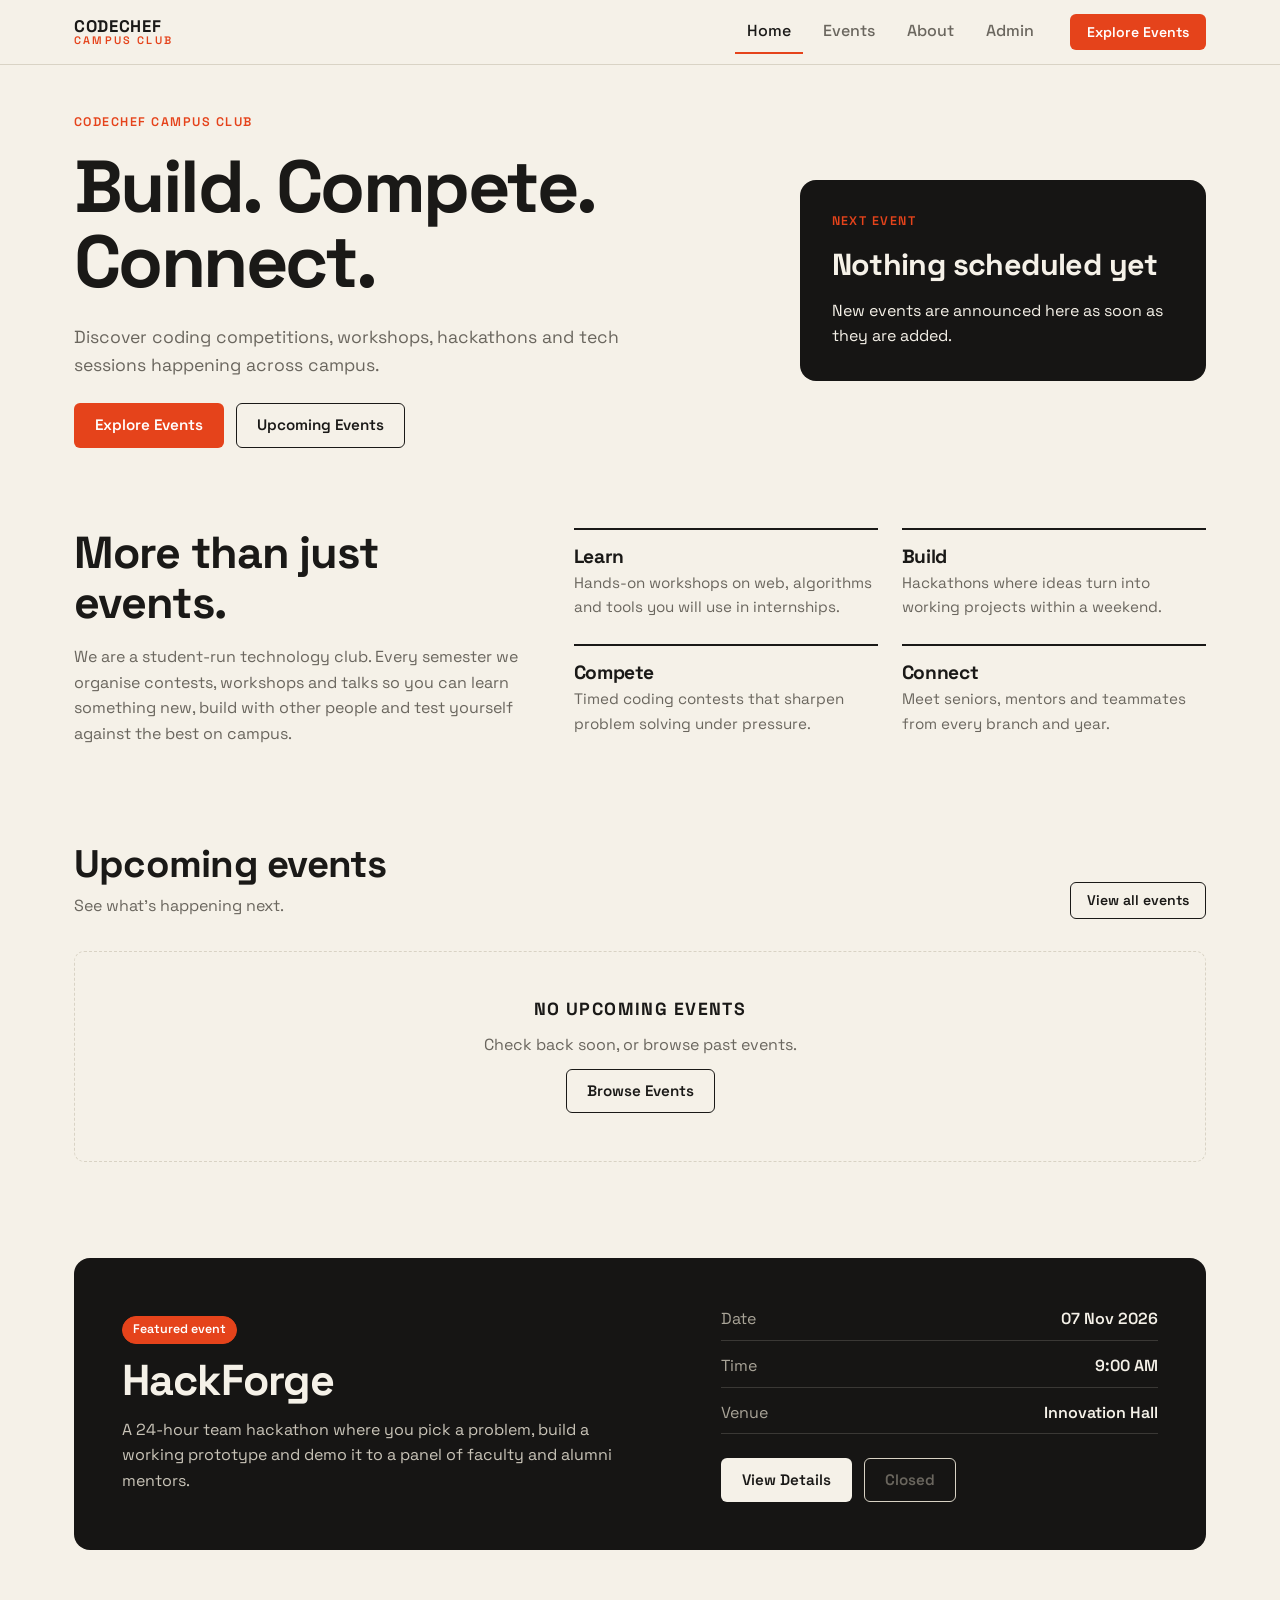
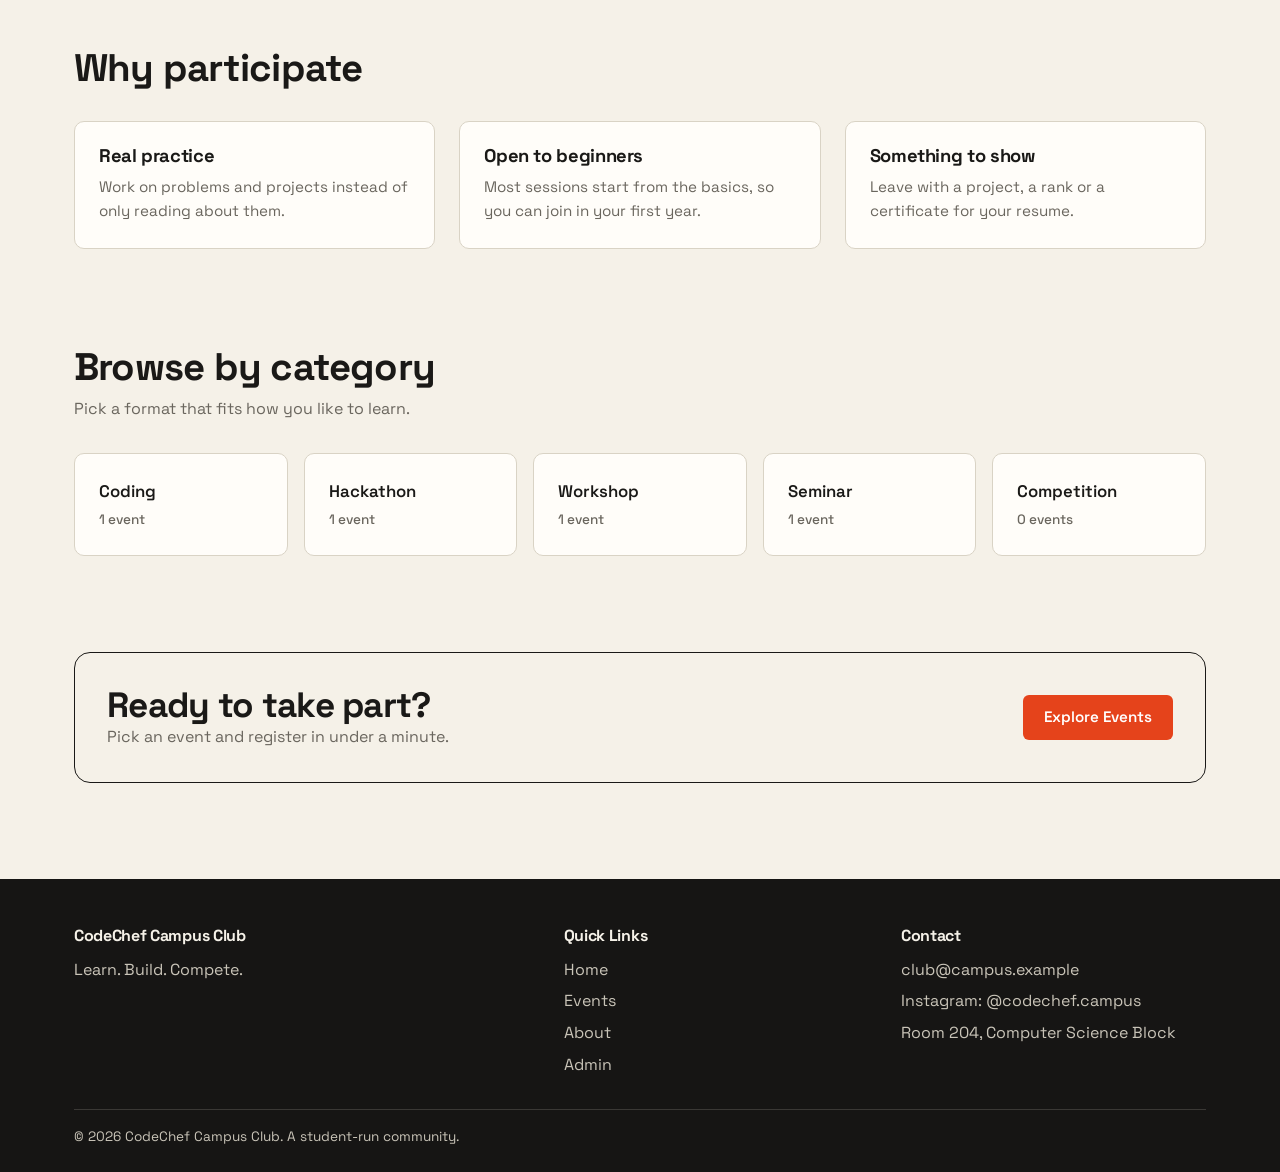
==== commit acf87f5a: "new changes" ====
--- a/index.html
+++ b/index.html
@@ -3,46 +3,91 @@
 <head>
 <meta charset="UTF-8">
 <meta name="viewport" content="width=device-width, initial-scale=1">
-<title>Home | CodeChef Club</title>
+<title>CodeChef Campus Club | Events</title>
+<meta name="description" content="Discover coding competitions, workshops, hackathons and tech sessions happening across campus.">
+<link rel="icon" href="data:,">
+<link rel="preconnect" href="https://fonts.googleapis.com">
+<link rel="preconnect" href="https://fonts.gstatic.com" crossorigin>
+<link rel="stylesheet" href="https://fonts.googleapis.com/css2?family=Space+Grotesk:wght@400;500;600;700&display=swap">
 <link rel="stylesheet" href="style.css">
+<script src="script.js" defer></script>
 </head>
-<body data-page="index">
-<header class="site-header" id="siteHeader"></header>
+<body data-page="home">
+<header class="site-header" id="site-header"></header>
 <main>
 <section class="hero">
-<div class="container hero-inner">
+<div class="container hero-grid">
 <div>
-<h1>Where ideas meet action.</h1>
-<p class="lead">Discover coding competitions, workshops, hackathons and events happening around our college community.</p>
-<div class="actions"><a class="btn btn-primary" href="events.html">Explore Events</a><a class="btn btn-outline" href="events.html#list">Register for an Event</a></div>
+<p class="eyebrow">CodeChef Campus Club</p>
+<h1 class="display">Build. Compete. Connect.</h1>
+<p class="lead">Discover coding competitions, workshops, hackathons and tech sessions happening across campus.</p>
+<div class="btn-row">
+<a class="btn btn-primary" href="events.html">Explore Events</a>
+<a class="btn btn-outline" href="#upcoming">Upcoming Events</a>
 </div>
-<aside class="next" id="nextEvent" aria-label="Next event"></aside>
+</div>
+<aside class="next-panel" id="next-event" aria-label="Next event"></aside>
 </div>
 </section>
+
 <section class="section" id="about">
-<div class="container about">
-<h2>About the club</h2>
-<div class="about-text reveal">
-<p><strong>What we do.</strong> We are a student community for people who like to code, build and compete.</p>
-<p><strong>What you learn.</strong> Problem solving, web development, teamwork and shipping a project under a deadline.</p>
-<p><strong>How to join in.</strong> Pick an event, fill in the registration form and turn up. No membership needed.</p>
+<div class="container intro">
+<div>
+<h2>More than just events.</h2>
+<p>We are a student-run technology club. Every semester we organise contests, workshops and talks so you can learn something new, build with other people and test yourself against the best on campus.</p>
+</div>
+<div class="principles">
+<div class="principle"><h3>Learn</h3><p>Hands-on workshops on web, algorithms and tools you will use in internships.</p></div>
+<div class="principle"><h3>Build</h3><p>Hackathons where ideas turn into working projects within a weekend.</p></div>
+<div class="principle"><h3>Compete</h3><p>Timed coding contests that sharpen problem solving under pressure.</p></div>
+<div class="principle"><h3>Connect</h3><p>Meet seniors, mentors and teammates from every branch and year.</p></div>
 </div>
 </div>
 </section>
-<section class="section alt">
+
+<section class="section" id="upcoming">
 <div class="container">
-<h2>Featured event</h2>
-<div id="featured"></div>
+<div class="section-head">
+<div><h2>Upcoming events</h2><p>See what's happening next.</p></div>
+<a class="btn btn-outline btn-sm" href="events.html">View all events</a>
+</div>
+<div class="event-grid" id="upcoming-grid"></div>
 </div>
 </section>
+
+<section class="section" id="featured-section">
+<div class="container">
+<div class="featured" id="featured-event"></div>
+</div>
+</section>
+
 <section class="section">
 <div class="container">
-<div class="row-between"><h2>Upcoming events</h2><a class="link" href="events.html">View all events</a></div>
-<div class="grid" id="upcomingList"></div>
+<div class="section-head"><div><h2>Why participate</h2></div></div>
+<div class="reasons">
+<div class="reason"><h3>Real practice</h3><p>Work on problems and projects instead of only reading about them.</p></div>
+<div class="reason"><h3>Open to beginners</h3><p>Most sessions start from the basics, so you can join in your first year.</p></div>
+<div class="reason"><h3>Something to show</h3><p>Leave with a project, a rank or a certificate for your resume.</p></div>
+</div>
+</div>
+</section>
+
+<section class="section">
+<div class="container">
+<div class="section-head"><div><h2>Browse by category</h2><p>Pick a format that fits how you like to learn.</p></div></div>
+<div class="category-grid" id="category-grid"></div>
+</div>
+</section>
+
+<section class="section">
+<div class="container">
+<div class="cta">
+<div><h2>Ready to take part?</h2><p>Pick an event and register in under a minute.</p></div>
+<a class="btn btn-primary" href="events.html">Explore Events</a>
+</div>
 </div>
 </section>
 </main>
-<footer class="site-footer"><div class="container row-between"><p>CodeChef Club, college technical society.</p><nav class="foot-links"><a href="index.html">Home</a><a href="events.html">Events</a><a href="admin.html">Admin</a></nav></div></footer>
-<script src="script.js"></script>
+<footer class="site-footer" id="site-footer"></footer>
 </body>
 </html>
--- a/style.css
+++ b/style.css
@@ -1,175 +1,260 @@
-:root {
-  --bg: #0b0b0d;
-  --surface: #151518;
-  --surface-2: #1d1d21;
-  --border: #2b2b31;
-  --text: #f3f1ed;
-  --muted: #a3a3ab;
-  --red: #e5342b;
-  --red-hover: #ff4a40;
-  --error: #ff7a70;
-  --ok: #4ade80;
-  --radius: 12px;
-  --radius-sm: 8px;
-  --space: 24px;
-  --transition: 0.2s ease;
-  --font: "Segoe UI", system-ui, -apple-system, Roboto, sans-serif;
-}
-
-* { box-sizing: border-box; }
-html { scroll-behavior: smooth; }
-body { margin: 0; background: var(--bg); color: var(--text); font-family: var(--font); line-height: 1.6; overflow-x: hidden; }
-h1, h2, h3 { margin: 0 0 12px; line-height: 1.15; letter-spacing: -0.02em; }
-h1 { font-size: clamp(2rem, 5vw, 3rem); }
-h2 { font-size: clamp(1.5rem, 3vw, 2rem); }
-h3 { font-size: 1.1rem; letter-spacing: 0; }
-p { margin: 0 0 12px; }
-a { color: inherit; }
-:focus-visible { outline: 2px solid var(--red-hover); outline-offset: 3px; }
-.container { width: min(1120px, 100% - 40px); margin: 0 auto; }
-.narrow { max-width: 680px; }
-.muted { color: var(--muted); }
-.section { padding: clamp(48px, 8vw, 88px) 0; }
-.alt { background: var(--surface); border-block: 1px solid var(--border); }
-.row-between { display: flex; justify-content: space-between; align-items: center; gap: 16px; flex-wrap: wrap; }
-.link { color: var(--red-hover); text-decoration: none; font-weight: 600; }
-.link:hover { text-decoration: underline; }
-
-.btn { display: inline-flex; align-items: center; justify-content: center; padding: 12px 22px; border-radius: var(--radius-sm); border: 1px solid transparent; font: 600 1rem var(--font); cursor: pointer; text-decoration: none; transition: var(--transition); min-height: 44px; }
-.btn:active { transform: scale(0.97); }
-.btn-primary { background: var(--red); color: #fff; }
-.btn-primary:hover { background: var(--red-hover); transform: translateY(-2px); }
-.btn-outline { background: transparent; border-color: var(--border); color: var(--text); }
-.btn-outline:hover { border-color: var(--text); }
-.btn-danger { background: transparent; border-color: var(--error); color: var(--error); }
-.btn-danger:hover { background: var(--error); color: #1a0504; }
-.btn-disabled { background: var(--surface-2); border-color: var(--border); color: var(--muted); cursor: not-allowed; }
-.btn-disabled:active { transform: none; }
-.btn-small { padding: 6px 14px; min-height: 36px; font-size: 0.9rem; }
-.actions { display: flex; gap: 12px; flex-wrap: wrap; margin-top: 20px; }
-
-.site-header { position: sticky; top: 0; z-index: 20; background: rgba(11, 11, 13, 0.92); backdrop-filter: blur(8px); border-bottom: 1px solid var(--border); }
-.nav { display: flex; align-items: center; justify-content: space-between; height: 64px; }
-.brand { font-weight: 700; text-decoration: none; display: flex; align-items: center; gap: 10px; }
-.brand span { background: var(--red); padding: 4px 8px; border-radius: 6px; font-size: 0.8rem; }
-.nav-links { display: flex; align-items: center; gap: 24px; }
-.nav-links a:not(.btn) { color: var(--muted); text-decoration: none; padding: 4px 0; transition: color var(--transition); }
-.nav-links a:not(.btn):hover { color: var(--text); }
-.nav-links a.active { color: var(--text); box-shadow: 0 2px 0 var(--red); }
-.menu-btn { display: none; background: none; border: 1px solid var(--border); color: var(--text); width: 44px; height: 44px; border-radius: var(--radius-sm); font-size: 1.3rem; cursor: pointer; }
-
-.hero { padding: clamp(64px, 12vw, 130px) 0; background: radial-gradient(ellipse 50% 60% at 85% 0%, rgba(229, 52, 43, 0.2), transparent 70%), linear-gradient(var(--border) 1px, transparent 1px) 0 0 / 48px 48px, linear-gradient(90deg, var(--border) 1px, transparent 1px) 0 0 / 48px 48px; background-color: var(--bg); position: relative; overflow: hidden; }
-.hero-inner { position: relative; display: grid; grid-template-columns: 1.4fr 1fr; gap: 48px; align-items: center; }
-.hero h1 { font-size: clamp(2.6rem, 7vw, 4.8rem); max-width: 11ch; }
-.lead { max-width: 48ch; color: var(--muted); font-size: 1.15rem; }
-.next { padding: 28px; background: var(--surface); border: 1px solid var(--border); border-top: 3px solid var(--red); border-radius: var(--radius); }
-.next h3 { font-size: 1.5rem; }
-.next p { margin-bottom: 6px; }
-.next .btn { margin-top: 14px; }
-.next-label { color: var(--red-hover); font-weight: 600; font-size: 0.9rem; }
-
-.grid, .stats { display: grid; gap: var(--space); margin-top: 24px; }
-.about { display: grid; grid-template-columns: 1fr 1.6fr; gap: 48px; }
-.about-text p { color: var(--muted); padding: 16px 0; margin: 0; border-bottom: 1px solid var(--border); }
-.about-text p:first-child { padding-top: 0; }
-.about-text strong { color: var(--text); }
-.grid { grid-template-columns: repeat(auto-fill, minmax(260px, 1fr)); }
-
-.card { display: flex; flex-direction: column; gap: 6px; padding: 22px; background: var(--surface); border: 1px solid var(--border); border-radius: var(--radius); transition: var(--transition); }
-.card:hover { transform: translateY(-4px); border-color: var(--red); }
-.card h3 { margin: 10px 0 0; }
-.card p { color: var(--muted); font-size: 0.95rem; margin: 0; }
-.card .meta { color: var(--text); }
-.card .desc { flex: 1; margin: 6px 0 16px; }
-.card-top { display: flex; justify-content: space-between; align-items: flex-start; }
-.date-block { display: flex; flex-direction: column; align-items: center; min-width: 52px; padding: 6px 10px; border: 1px solid var(--border); border-radius: var(--radius-sm); background: var(--bg); line-height: 1.2; }
-.date-block b { font-size: 1.3rem; }
-.date-block span { font-size: 0.75rem; color: var(--red-hover); font-weight: 600; }
-.count { margin: 0 0 16px; color: var(--muted); font-size: 0.9rem; }
-.badge { align-self: flex-start; font-size: 0.78rem; padding: 2px 10px; border-radius: 99px; background: var(--surface-2); border: 1px solid var(--border); color: var(--text); }
-.featured { display: grid; grid-template-columns: 1.4fr 1fr; gap: 32px; padding: clamp(24px, 4vw, 44px); border: 1px solid var(--red); border-radius: var(--radius); background: var(--bg); box-shadow: 0 0 50px rgba(229, 52, 43, 0.15); margin-top: 24px; }
-.featured h3 { font-size: clamp(1.6rem, 3vw, 2.3rem); }
-.featured .meta { display: grid; gap: 8px; align-content: center; color: var(--muted); }
-.featured .meta strong { color: var(--text); }
-
-.toolbar { display: flex; gap: 12px; margin: 20px 0; }
-.toolbar input { flex: 1; }
-.toolbar select { width: 220px; }
-input, select, textarea { width: 100%; padding: 12px 14px; font: 1rem var(--font); color: var(--text); background: var(--surface); border: 1px solid var(--border); border-radius: var(--radius-sm); transition: var(--transition); }
-input:focus, select:focus, textarea:focus { outline: none; border-color: var(--red-hover); box-shadow: 0 0 0 3px rgba(229, 52, 43, 0.25); }
-.field { margin-bottom: 16px; }
-.field.invalid input, .field.invalid select, .field.invalid textarea { border-color: var(--error); }
-label { display: block; margin-bottom: 6px; font-weight: 500; font-size: 0.92rem; }
-.check { display: flex; align-items: center; gap: 10px; cursor: pointer; }
-.check input { width: 18px; height: 18px; accent-color: var(--red); }
-.error { color: var(--error); font-size: 0.85rem; margin: 6px 0 0; }
-.error:empty { display: none; }
-.two { display: grid; grid-template-columns: 1fr 1fr; gap: 0 16px; }
-.selected { padding: 16px 18px; margin: 16px 0 24px; border: 1px solid var(--border); border-left: 3px solid var(--red); border-radius: var(--radius-sm); background: var(--surface); }
-.selected p { margin: 0; color: var(--muted); }
-
-.success { text-align: center; }
-.success[hidden] { display: none; }
-.tick { width: 72px; height: 72px; margin: 0 auto 16px; display: grid; place-items: center; border-radius: 50%; background: rgba(74, 222, 128, 0.15); color: var(--ok); font-size: 2rem; animation: pop 0.4s ease; }
-.success dl { max-width: 420px; margin: 24px auto; border: 1px dashed var(--border); border-radius: var(--radius); text-align: left; }
-.success dl div { display: flex; justify-content: space-between; gap: 16px; padding: 12px 16px; border-bottom: 1px solid var(--border); }
-.success dl div:last-child { border: 0; }
-.success dt { color: var(--muted); }
-.success dd { margin: 0; font-weight: 600; text-align: right; overflow-wrap: anywhere; }
-
-.stats { grid-template-columns: repeat(4, 1fr); margin-bottom: 40px; }
-.stat { padding: 20px; background: var(--surface); border: 1px solid var(--border); border-radius: var(--radius); }
-.stat b { display: block; font-size: 1.8rem; color: var(--red-hover); overflow-wrap: anywhere; }
-.stat span { color: var(--muted); font-size: 0.9rem; }
-.panel { padding: 24px; background: var(--surface); border: 1px solid var(--border); border-radius: var(--radius); margin-bottom: 40px; }
-.table-wrap { overflow-x: auto; border: 1px solid var(--border); border-radius: var(--radius); margin-bottom: 40px; }
-table { width: 100%; border-collapse: collapse; min-width: 640px; }
-th, td { padding: 12px 14px; text-align: left; border-bottom: 1px solid var(--border); font-size: 0.92rem; }
-th { background: var(--surface); color: var(--muted); font-weight: 600; }
-tr:last-child td { border-bottom: 0; }
-td .btn + .btn { margin-left: 6px; }
-.empty { display: flex; flex-direction: column; align-items: center; gap: 14px; padding: 40px 16px; text-align: center; color: var(--muted); border: 1px dashed var(--border); border-radius: var(--radius); grid-column: 1 / -1; }
-td.empty { display: table-cell; border: 0; }
-.foot-links { display: flex; gap: 20px; }
-.foot-links a { text-decoration: none; }
-.foot-links a:hover { color: var(--text); }
-
-.modal { position: fixed; inset: 0; display: grid; place-items: center; padding: 20px; background: rgba(0, 0, 0, 0.7); opacity: 0; visibility: hidden; transition: var(--transition); z-index: 50; }
-.modal.open { opacity: 1; visibility: visible; }
-.modal-box { width: min(420px, 100%); padding: 28px; background: var(--surface); border: 1px solid var(--border); border-radius: var(--radius); transform: scale(0.94); transition: var(--transition); }
-.modal.open .modal-box { transform: scale(1); }
-.toast { position: fixed; left: 50%; bottom: 24px; transform: translate(-50%, 20px); padding: 12px 20px; background: var(--surface-2); border: 1px solid var(--ok); border-radius: var(--radius-sm); opacity: 0; pointer-events: none; transition: var(--transition); z-index: 60; }
-.toast.show { opacity: 1; transform: translate(-50%, 0); }
-
-.site-footer { padding: 28px 0; border-top: 1px solid var(--border); color: var(--muted); font-size: 0.9rem; }
-.site-footer p { margin: 0; }
-
-.reveal { opacity: 0; transform: translateY(14px); transition: opacity 0.5s ease, transform 0.5s ease; }
-.reveal.in { opacity: 1; transform: none; }
-@keyframes pop { from { transform: scale(0.5); opacity: 0; } }
-@media (prefers-reduced-motion: reduce) {
-  * { transition: none !important; animation: none !important; scroll-behavior: auto !important; }
-  .reveal { opacity: 1; transform: none; }
-}
-
-@media (max-width: 900px) {
-  .hero-inner, .about, .featured { grid-template-columns: 1fr; gap: 28px; }
-  .stats { grid-template-columns: repeat(2, 1fr); }
-}
-@media (max-width: 720px) {
-  .menu-btn { display: block; }
-  .nav-links { position: absolute; top: 64px; left: 0; right: 0; flex-direction: column; align-items: stretch; gap: 0; padding: 8px 20px 20px; background: var(--bg); border-bottom: 1px solid var(--border); transform: translateY(-12px); opacity: 0; visibility: hidden; transition: var(--transition); }
-  .nav-links.open { transform: none; opacity: 1; visibility: visible; }
-  .nav-links a:not(.btn) { padding: 14px 0; border-bottom: 1px solid var(--border); }
-  .nav-links a.active { box-shadow: none; color: var(--red-hover); }
-  .nav-links .btn { margin-top: 14px; }
-  .toolbar { flex-direction: column; }
-  .toolbar select { width: 100%; }
-  .two { grid-template-columns: 1fr; }
-}
-@media (max-width: 480px) {
-  .stats { grid-template-columns: 1fr; }
-  .actions .btn { width: 100%; }
-  .success dl div { flex-direction: column; gap: 2px; }
-  .success dd { text-align: left; }
-}
+*,*::before,*::after{box-sizing:border-box;margin:0}
+:root{--background:#f5f1e8;--surface:#fffdf9;--surface-dark:#161514;--text:#1a1917;--text-muted:#6a665e;--accent:#e5431b;--accent-dark:#c43512;--border:#d9d3c5;--success:#1d7a4b;--danger:#c4281c;--radius-sm:6px;--radius-md:10px;--radius-lg:16px;--shadow:0 10px 28px rgba(22,21,20,.1);--transition:.18s ease;--container:1180px;--space-1:8px;--space-2:12px;--space-3:16px;--space-4:24px;--space-5:32px;--space-6:48px;--space-7:64px}
+html{scroll-behavior:smooth}
+body{font-family:'Space Grotesk','Inter',system-ui,-apple-system,'Segoe UI',sans-serif;background:var(--background);color:var(--text);line-height:1.6;font-size:16px;-webkit-font-smoothing:antialiased;overflow-x:hidden}
+body.no-scroll{overflow:hidden}
+a{color:inherit;text-decoration:none}
+button,input,select,textarea{font:inherit;color:inherit}
+button{cursor:pointer}
+:focus-visible{outline:2px solid var(--accent);outline-offset:2px}
+[hidden]{display:none!important}
+h1,h2,h3{line-height:1.12;letter-spacing:-.02em}
+.container{width:100%;max-width:var(--container);margin:0 auto;padding:0 var(--space-4)}
+.eyebrow,.panel-label{font-size:.78rem;font-weight:600;letter-spacing:.12em;text-transform:uppercase;color:var(--accent)}
+.display{font-size:clamp(2.5rem,6.4vw,4.6rem);font-weight:700;letter-spacing:-.035em;line-height:1.02}
+.lead{font-size:1.1rem;color:var(--text-muted);max-width:52ch}
+.muted{color:var(--text-muted)}
+.small{font-size:.875rem}
+
+.btn{display:inline-flex;align-items:center;justify-content:center;gap:var(--space-1);padding:12px 20px;border:1px solid transparent;border-radius:var(--radius-sm);font-weight:600;font-size:.95rem;line-height:1.2;background:none;transition:background var(--transition),border-color var(--transition),color var(--transition),transform var(--transition);white-space:nowrap}
+.btn-sm{padding:9px 16px;font-size:.88rem}
+.btn-primary{background:var(--accent);color:#fff}
+.btn-primary:hover{background:var(--accent-dark)}
+.btn-outline{border-color:var(--text);color:var(--text)}
+.btn-outline:hover{background:var(--text);color:var(--background)}
+.btn-ghost{border-color:var(--border);background:var(--surface)}
+.btn-ghost:hover{border-color:var(--text)}
+.btn-light{background:var(--background);color:var(--text)}
+.btn-light:hover{background:#fff}
+.btn-danger{background:var(--danger);color:#fff}
+.btn-danger:hover{background:#9f1f15}
+.btn-disabled{border-color:var(--border);color:var(--text-muted);background:transparent;cursor:not-allowed}
+.btn-row{display:flex;flex-wrap:wrap;gap:var(--space-2)}
+
+.badge{display:inline-block;padding:3px 10px;border-radius:999px;border:1px solid var(--border);font-size:.78rem;font-weight:600;background:var(--surface)}
+.badge-up{color:var(--success);border-color:var(--success)}
+.badge-past{color:var(--text-muted)}
+.badge-accent{background:var(--accent);border-color:var(--accent);color:#fff}
+
+.site-header{position:sticky;top:0;z-index:40;background:var(--background);border-bottom:1px solid var(--border)}
+.nav-bar{display:flex;align-items:center;justify-content:space-between;height:64px}
+.brand{display:flex;flex-direction:column;line-height:1.1}
+.brand strong{font-size:1.05rem;letter-spacing:.04em}
+.brand span{font-size:.68rem;letter-spacing:.2em;color:var(--accent);font-weight:600}
+.site-nav{display:flex;align-items:center;gap:var(--space-4)}
+.site-nav ul{display:flex;list-style:none;padding:0;gap:var(--space-1)}
+.site-nav a.nav-link{display:block;padding:8px 12px;font-weight:500;color:var(--text-muted);border-bottom:2px solid transparent;transition:color var(--transition)}
+.site-nav a.nav-link:hover{color:var(--text)}
+.site-nav a.nav-link.active{color:var(--text);border-bottom-color:var(--accent)}
+.nav-toggle{display:none;flex-direction:column;gap:5px;padding:10px;background:none;border:1px solid var(--border);border-radius:var(--radius-sm)}
+.nav-toggle span{display:block;width:20px;height:2px;background:var(--text)}
+
+.hero{padding:var(--space-6) 0 var(--space-5)}
+.hero-grid{display:grid;grid-template-columns:1.25fr .75fr;gap:var(--space-6);align-items:center}
+.hero .eyebrow{margin-bottom:var(--space-3)}
+.hero .lead{margin:var(--space-4) 0}
+.next-panel{background:var(--surface-dark);color:var(--background);border-radius:var(--radius-lg);padding:var(--space-5);display:flex;flex-direction:column;gap:var(--space-3)}
+.next-panel h2{font-size:1.9rem}
+.next-panel dl{display:grid;gap:var(--space-1);border-top:1px solid #3a3835;padding-top:var(--space-3)}
+.next-panel dl div{display:flex;justify-content:space-between;gap:var(--space-3)}
+.next-panel dt{color:#a9a498}
+.next-panel dd{margin:0;font-weight:600;text-align:right}
+.next-panel .btn{margin-top:var(--space-1)}
+
+.section{padding:var(--space-6) 0}
+.section-head{display:flex;justify-content:space-between;align-items:flex-end;gap:var(--space-4);margin-bottom:var(--space-5);flex-wrap:wrap}
+.section-head h2{font-size:clamp(1.7rem,3.6vw,2.4rem)}
+.section-head p{color:var(--text-muted);margin-top:var(--space-1)}
+.intro{display:grid;grid-template-columns:1fr 1.4fr;gap:var(--space-6);align-items:start}
+.intro h2{font-size:clamp(1.8rem,4vw,2.8rem)}
+.intro p{color:var(--text-muted);margin-top:var(--space-3);max-width:46ch}
+.principles{display:grid;grid-template-columns:1fr 1fr;gap:var(--space-4)}
+.principle{border-top:2px solid var(--text);padding-top:var(--space-3)}
+.principle h3{font-size:1.2rem;margin-bottom:4px}
+.principle p{margin:0;font-size:.95rem}
+
+.event-grid{display:grid;grid-template-columns:repeat(3,1fr);gap:var(--space-4)}
+.event-card{display:flex;flex-direction:column;gap:var(--space-3);background:var(--surface);border:1px solid var(--border);border-radius:var(--radius-md);padding:var(--space-4);transition:transform var(--transition),border-color var(--transition)}
+.event-card:hover{transform:translateY(-3px);border-color:var(--text)}
+.event-card:hover .btn-primary{background:var(--accent-dark)}
+.card-top{display:flex;justify-content:space-between;align-items:center;gap:var(--space-2)}
+.date-tag{font-weight:600;font-size:.9rem}
+.card-body{flex:1}
+.card-body h3{font-size:1.35rem;margin-bottom:var(--space-1)}
+.card-body p{color:var(--text-muted);font-size:.95rem;display:-webkit-box;-webkit-line-clamp:3;-webkit-box-orient:vertical;overflow:hidden}
+.meta{display:flex;gap:var(--space-4);padding:var(--space-2) 0;border-top:1px solid var(--border);font-size:.88rem}
+.meta div{min-width:0}
+.meta dt{color:var(--text-muted);font-size:.75rem}
+.meta dd{margin:0;font-weight:600}
+.card-actions{display:flex;gap:var(--space-1)}
+.card-actions .btn{flex:1;padding:10px 12px}
+
+.featured{display:grid;grid-template-columns:1.3fr 1fr;gap:var(--space-5);background:var(--surface-dark);color:var(--background);border-radius:var(--radius-lg);padding:var(--space-6);align-items:center}
+.featured h2{font-size:clamp(1.8rem,4vw,2.7rem);margin:var(--space-2) 0}
+.featured p{color:#c9c4b8;max-width:52ch}
+.featured dl{display:grid;gap:var(--space-2);margin-bottom:var(--space-4)}
+.featured dl div{display:flex;justify-content:space-between;border-bottom:1px solid #3a3835;padding-bottom:var(--space-1)}
+.featured dt{color:#a9a498}
+.featured dd{margin:0;font-weight:600}
+
+.reasons{display:grid;grid-template-columns:repeat(3,1fr);gap:var(--space-4)}
+.reason{padding:var(--space-4);background:var(--surface);border:1px solid var(--border);border-radius:var(--radius-md)}
+.reason h3{font-size:1.15rem;margin-bottom:var(--space-1)}
+.reason p{color:var(--text-muted);font-size:.95rem}
+.category-grid{display:grid;grid-template-columns:repeat(5,1fr);gap:var(--space-3)}
+.category-tile{display:flex;flex-direction:column;gap:4px;padding:var(--space-4);border:1px solid var(--border);border-radius:var(--radius-md);background:var(--surface);transition:border-color var(--transition),transform var(--transition)}
+.category-tile:hover{border-color:var(--accent);transform:translateY(-2px)}
+.category-tile span{font-weight:600;font-size:1.05rem}
+.category-tile strong{font-size:.85rem;color:var(--text-muted);font-weight:500}
+.cta{display:flex;justify-content:space-between;align-items:center;gap:var(--space-4);flex-wrap:wrap;padding:var(--space-5);border:1px solid var(--text);border-radius:var(--radius-lg)}
+.cta h2{font-size:clamp(1.6rem,3.5vw,2.2rem)}
+.cta p{color:var(--text-muted)}
+
+.site-footer{background:var(--surface-dark);color:#c9c4b8;margin-top:var(--space-6);padding:var(--space-6) 0 var(--space-4)}
+.footer-grid{display:grid;grid-template-columns:1.5fr 1fr 1fr;gap:var(--space-5)}
+.footer-grid h3{color:var(--background);font-size:1rem;margin-bottom:var(--space-2)}
+.footer-grid ul{list-style:none;padding:0;display:grid;gap:6px}
+.footer-grid a:hover{color:#fff}
+.footer-base{margin-top:var(--space-5);padding-top:var(--space-3);border-top:1px solid #3a3835;font-size:.85rem}
+
+.page-header{padding:var(--space-6) 0 var(--space-4)}
+.page-header h1{font-size:clamp(2rem,5vw,3.2rem);margin:var(--space-1) 0 var(--space-2);max-width:20ch}
+.toolbar{display:grid;grid-template-columns:2.2fr 1fr 1fr 1fr;gap:var(--space-2);padding:var(--space-2);background:var(--surface);border:1px solid var(--border);border-radius:var(--radius-md)}
+.input,.select,.textarea{width:100%;padding:11px 14px;background:var(--surface);border:1px solid var(--border);border-radius:var(--radius-sm);transition:border-color var(--transition)}
+.input:hover,.select:hover,.textarea:hover{border-color:var(--text-muted)}
+.textarea{min-height:96px;resize:vertical}
+.input.invalid,.select.invalid,.textarea.invalid{border-color:var(--danger)}
+.toolbar .input,.toolbar .select{border-color:transparent;background:var(--background)}
+.result-count{margin:var(--space-3) 0;font-weight:600}
+.events-grid{grid-template-columns:repeat(3,1fr);padding-bottom:var(--space-4)}
+.empty-state{grid-column:1/-1;text-align:center;padding:var(--space-6) var(--space-4);border:1px dashed var(--border);border-radius:var(--radius-md);display:grid;gap:var(--space-2);justify-items:center}
+.empty-state h3{font-size:1.1rem;letter-spacing:.08em}
+.empty-state p{color:var(--text-muted)}
+
+.field{display:grid;gap:6px;align-content:start}
+.field label{font-weight:600;font-size:.9rem}
+.field-error{color:var(--danger);font-size:.83rem;min-height:0}
+.field-error:empty{display:none}
+.form-grid{display:grid;grid-template-columns:1fr 1fr;gap:var(--space-3)}
+.form-grid .span-2{grid-column:1/-1}
+.check{display:flex;gap:var(--space-1);align-items:center;font-weight:500}
+.form-alert{color:var(--danger);font-weight:600;font-size:.92rem}
+.form-alert:empty{display:none}
+
+.register-layout{display:grid;grid-template-columns:1fr 1fr;gap:var(--space-6);padding:var(--space-6) 0 var(--space-4);align-items:start}
+.summary{background:var(--surface-dark);color:var(--background);border-radius:var(--radius-lg);padding:var(--space-5);display:grid;gap:var(--space-3)}
+.summary h1{font-size:clamp(1.8rem,4vw,2.5rem)}
+.summary p{color:#c9c4b8}
+.summary dl{display:grid;gap:var(--space-2);border-top:1px solid #3a3835;padding-top:var(--space-3)}
+.summary dl div{display:flex;justify-content:space-between;gap:var(--space-3)}
+.summary dt{color:#a9a498}
+.summary dd{margin:0;font-weight:600;text-align:right}
+.form-card{background:var(--surface);border:1px solid var(--border);border-radius:var(--radius-lg);padding:var(--space-5)}
+.form-card h2{font-size:1.5rem;margin-bottom:var(--space-3)}
+.form-card .btn{margin-top:var(--space-2)}
+.success{max-width:640px;margin:var(--space-7) auto;text-align:center;background:var(--surface);border:1px solid var(--border);border-radius:var(--radius-lg);padding:var(--space-6) var(--space-5);display:grid;gap:var(--space-3);justify-items:center}
+.success h1{font-size:clamp(1.8rem,4vw,2.5rem)}
+.success .check-mark{width:56px;height:56px;border-radius:50%;background:var(--success);color:#fff;display:grid;place-items:center;font-size:1.7rem}
+.reg-id{font-size:1.8rem;font-weight:700;letter-spacing:.06em;padding:var(--space-2) var(--space-4);border:2px dashed var(--accent);border-radius:var(--radius-md)}
+.success dl{display:grid;gap:var(--space-1);width:100%;text-align:left;border-top:1px solid var(--border);padding-top:var(--space-3)}
+.success dl div{display:flex;justify-content:space-between;gap:var(--space-3)}
+.success dt{color:var(--text-muted)}
+.success dd{margin:0;font-weight:600;text-align:right}
+
+.modal-overlay{position:fixed;inset:0;z-index:100;background:rgba(22,21,20,.62);display:flex;align-items:flex-start;justify-content:center;padding:var(--space-4) var(--space-3);overflow-y:auto}
+.modal{position:relative;width:100%;max-width:580px;margin:auto;background:var(--surface);border-radius:var(--radius-lg);padding:var(--space-5);box-shadow:var(--shadow);display:grid;gap:var(--space-3);animation:modal-in .18s ease}
+.modal:focus{outline:none}
+.modal h2{font-size:1.7rem;padding-right:var(--space-5)}
+.modal-x{position:absolute;top:var(--space-3);right:var(--space-3);width:36px;height:36px;border:1px solid var(--border);background:var(--surface);border-radius:var(--radius-sm);font-size:1.3rem;line-height:1}
+.modal-x:hover{border-color:var(--text)}
+.modal-actions{display:flex;justify-content:flex-end;gap:var(--space-2);flex-wrap:wrap}
+.detail-list{display:grid;gap:var(--space-1)}
+.detail-list div{display:flex;justify-content:space-between;gap:var(--space-3);padding:var(--space-1) 0;border-bottom:1px solid var(--border)}
+.detail-list dt{color:var(--text-muted)}
+.detail-list dd{margin:0;font-weight:600;text-align:right}
+@keyframes modal-in{from{opacity:0;transform:translateY(8px)}to{opacity:1;transform:none}}
+
+.login-view{min-height:100vh;display:grid;place-items:center;padding:var(--space-4)}
+.login-card{width:100%;max-width:420px;background:var(--surface);border:1px solid var(--border);border-radius:var(--radius-lg);padding:var(--space-5);display:grid;gap:var(--space-3)}
+.login-card h1{font-size:1.8rem}
+.admin-shell{display:grid;grid-template-columns:240px 1fr;min-height:100vh}
+.sidebar{background:var(--surface-dark);color:#c9c4b8;padding:var(--space-4);display:flex;flex-direction:column;gap:var(--space-4);position:sticky;top:0;height:100vh}
+.sidebar .brand strong{color:var(--background)}
+.side-nav{display:grid;gap:4px}
+.side-link{text-align:left;padding:10px 12px;border:0;border-radius:var(--radius-sm);background:none;color:#c9c4b8;font-weight:500}
+.side-link:hover{background:#2a2826;color:#fff}
+.side-link.active{background:var(--accent);color:#fff}
+.side-logout{margin-top:auto}
+.admin-main{min-width:0}
+.admin-top{display:flex;align-items:center;justify-content:space-between;gap:var(--space-3);padding:var(--space-3) var(--space-5);border-bottom:1px solid var(--border);background:var(--surface)}
+.admin-top h1{font-size:1.3rem}
+.menu-btn{display:none}
+#admin-content{padding:var(--space-5)}
+.stats{display:grid;grid-template-columns:repeat(4,1fr);gap:var(--space-3);margin-bottom:var(--space-4)}
+.stat{background:var(--surface);border:1px solid var(--border);border-radius:var(--radius-md);padding:var(--space-3) var(--space-4)}
+.stat span{color:var(--text-muted);font-size:.85rem}
+.stat strong{display:block;font-size:1.9rem;line-height:1.2;overflow-wrap:anywhere}
+.stat strong.stat-text{font-size:1.1rem;padding-top:8px}
+.panels{display:grid;grid-template-columns:1fr 1fr;gap:var(--space-4)}
+.panel{background:var(--surface);border:1px solid var(--border);border-radius:var(--radius-md);padding:var(--space-4);min-width:0}
+.panel h2{font-size:1.1rem;margin-bottom:var(--space-3)}
+.list{list-style:none;padding:0;display:grid}
+.list li{display:flex;justify-content:space-between;gap:var(--space-3);padding:var(--space-2) 0;border-top:1px solid var(--border)}
+.list li:first-child{border-top:0}
+.list small{color:var(--text-muted);display:block}
+.admin-bar{display:flex;justify-content:space-between;align-items:center;gap:var(--space-3);margin-bottom:var(--space-3);flex-wrap:wrap}
+.admin-filters{display:grid;grid-template-columns:2fr 1fr;gap:var(--space-2);flex:1;max-width:620px}
+.table-wrap{overflow-x:auto;background:var(--surface);border:1px solid var(--border);border-radius:var(--radius-md)}
+table{width:100%;border-collapse:collapse;min-width:760px}
+th{text-align:left;font-size:.78rem;color:var(--text-muted);font-weight:600;padding:var(--space-2) var(--space-3);border-bottom:1px solid var(--border);white-space:nowrap}
+td{padding:var(--space-2) var(--space-3);border-bottom:1px solid var(--border);font-size:.92rem;vertical-align:middle}
+tr:last-child td{border-bottom:0}
+td small{display:block;color:var(--text-muted)}
+.row-actions{display:flex;gap:6px}
+.table-empty{text-align:center;color:var(--text-muted);padding:var(--space-5)}
+
+@media (prefers-reduced-motion:reduce){*{transition:none!important;animation:none!important;scroll-behavior:auto!important}}
+
+@media (max-width:1024px){
+.event-grid,.events-grid{grid-template-columns:repeat(2,1fr)}
+.category-grid{grid-template-columns:repeat(3,1fr)}
+.stats{grid-template-columns:repeat(2,1fr)}
+.admin-shell{grid-template-columns:190px 1fr}
+.sidebar{padding:var(--space-3)}
+#admin-content,.admin-top{padding-left:var(--space-4);padding-right:var(--space-4)}
+.featured{padding:var(--space-5)}
+}
+@media (max-width:820px){
+.nav-toggle{display:flex}
+.site-nav{display:none;position:absolute;top:64px;left:0;right:0;flex-direction:column;align-items:stretch;gap:var(--space-3);background:var(--background);border-bottom:1px solid var(--border);padding:var(--space-3) var(--space-4) var(--space-4)}
+.site-nav.open{display:flex}
+.site-nav ul{flex-direction:column}
+.hero-grid,.intro,.featured,.register-layout,.panels{grid-template-columns:1fr}
+.hero-grid{gap:var(--space-5)}
+.reasons{grid-template-columns:1fr}
+.footer-grid{grid-template-columns:1fr 1fr}
+.toolbar{grid-template-columns:1fr 1fr}
+.toolbar .input{grid-column:1/-1}
+.register-layout{gap:var(--space-4)}
+}
+@media (max-width:768px){
+.admin-shell{grid-template-columns:1fr}
+.sidebar{position:fixed;inset:0 auto 0 0;width:240px;height:100%;z-index:60;transform:translateX(-100%);transition:transform var(--transition)}
+.sidebar.open{transform:none}
+.menu-btn{display:inline-flex}
+}
+@media (max-width:640px){
+.container{padding:0 var(--space-3)}
+.event-grid,.events-grid,.principles,.form-grid,.toolbar,.admin-filters{grid-template-columns:1fr}
+.category-grid{grid-template-columns:repeat(2,1fr)}
+.footer-grid{grid-template-columns:1fr}
+.hero{padding-top:var(--space-5)}
+.next-panel,.summary,.form-card,.cta,.featured{padding:var(--space-4)}
+.stats{grid-template-columns:1fr}
+.modal{padding:var(--space-4)}
+.modal-actions .btn,.btn-row .btn{flex:1}
+.cta .btn{width:100%}
+#admin-content,.admin-top{padding-left:var(--space-3);padding-right:var(--space-3)}
+.success{margin:var(--space-5) auto;padding:var(--space-5) var(--space-3)}
+.reg-id{font-size:1.35rem}
+}
